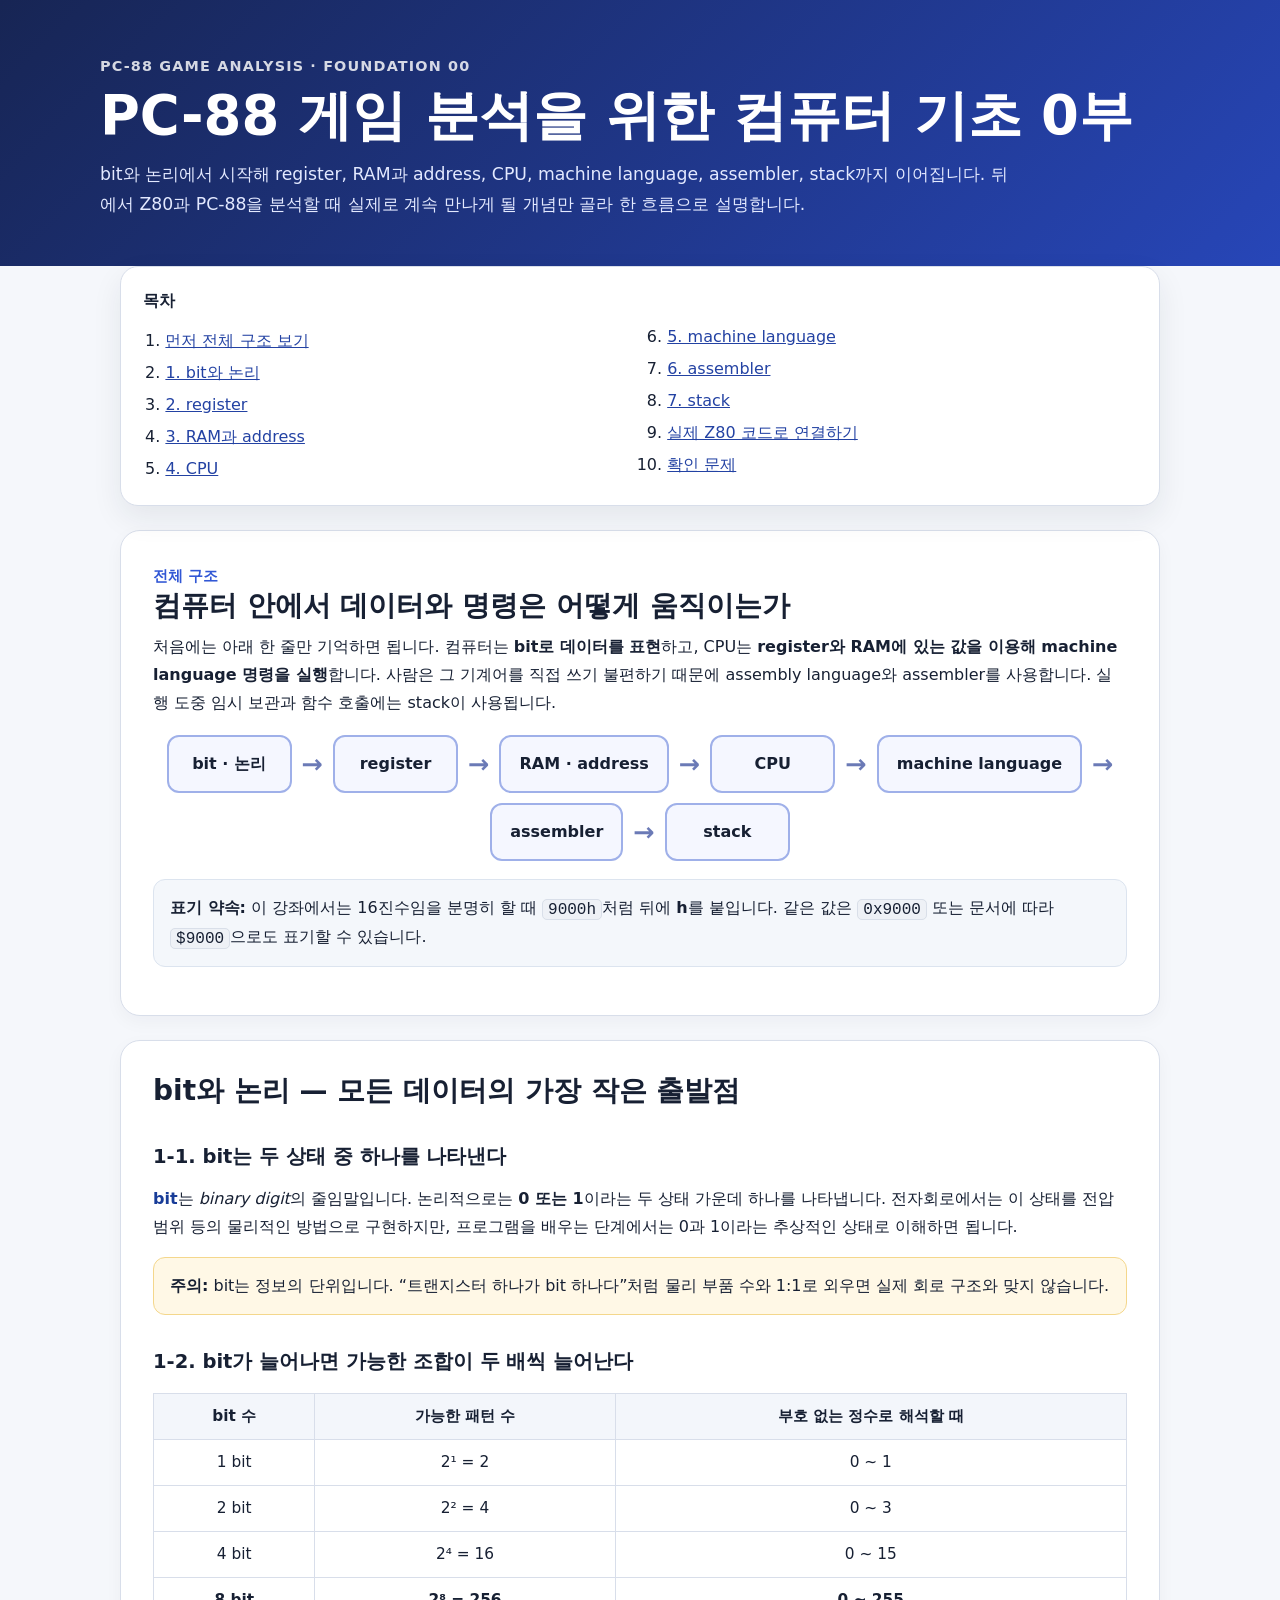
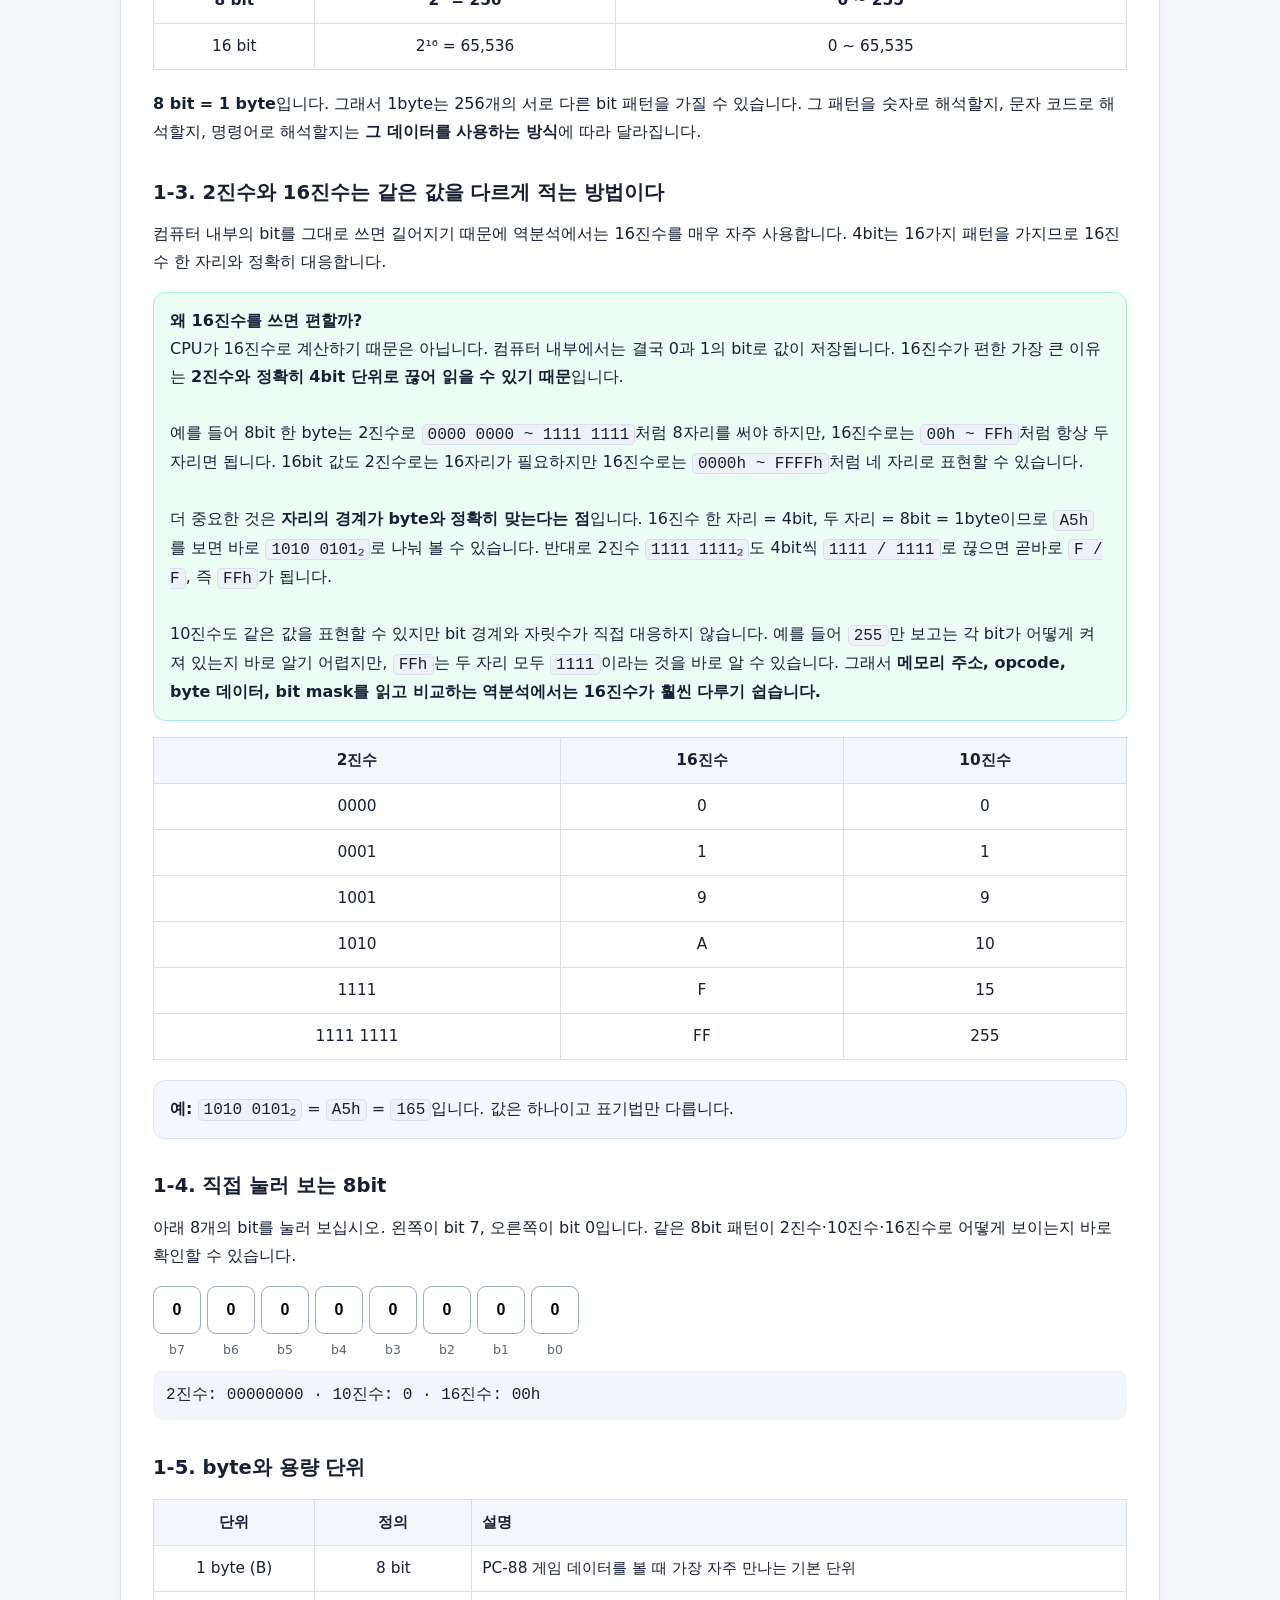
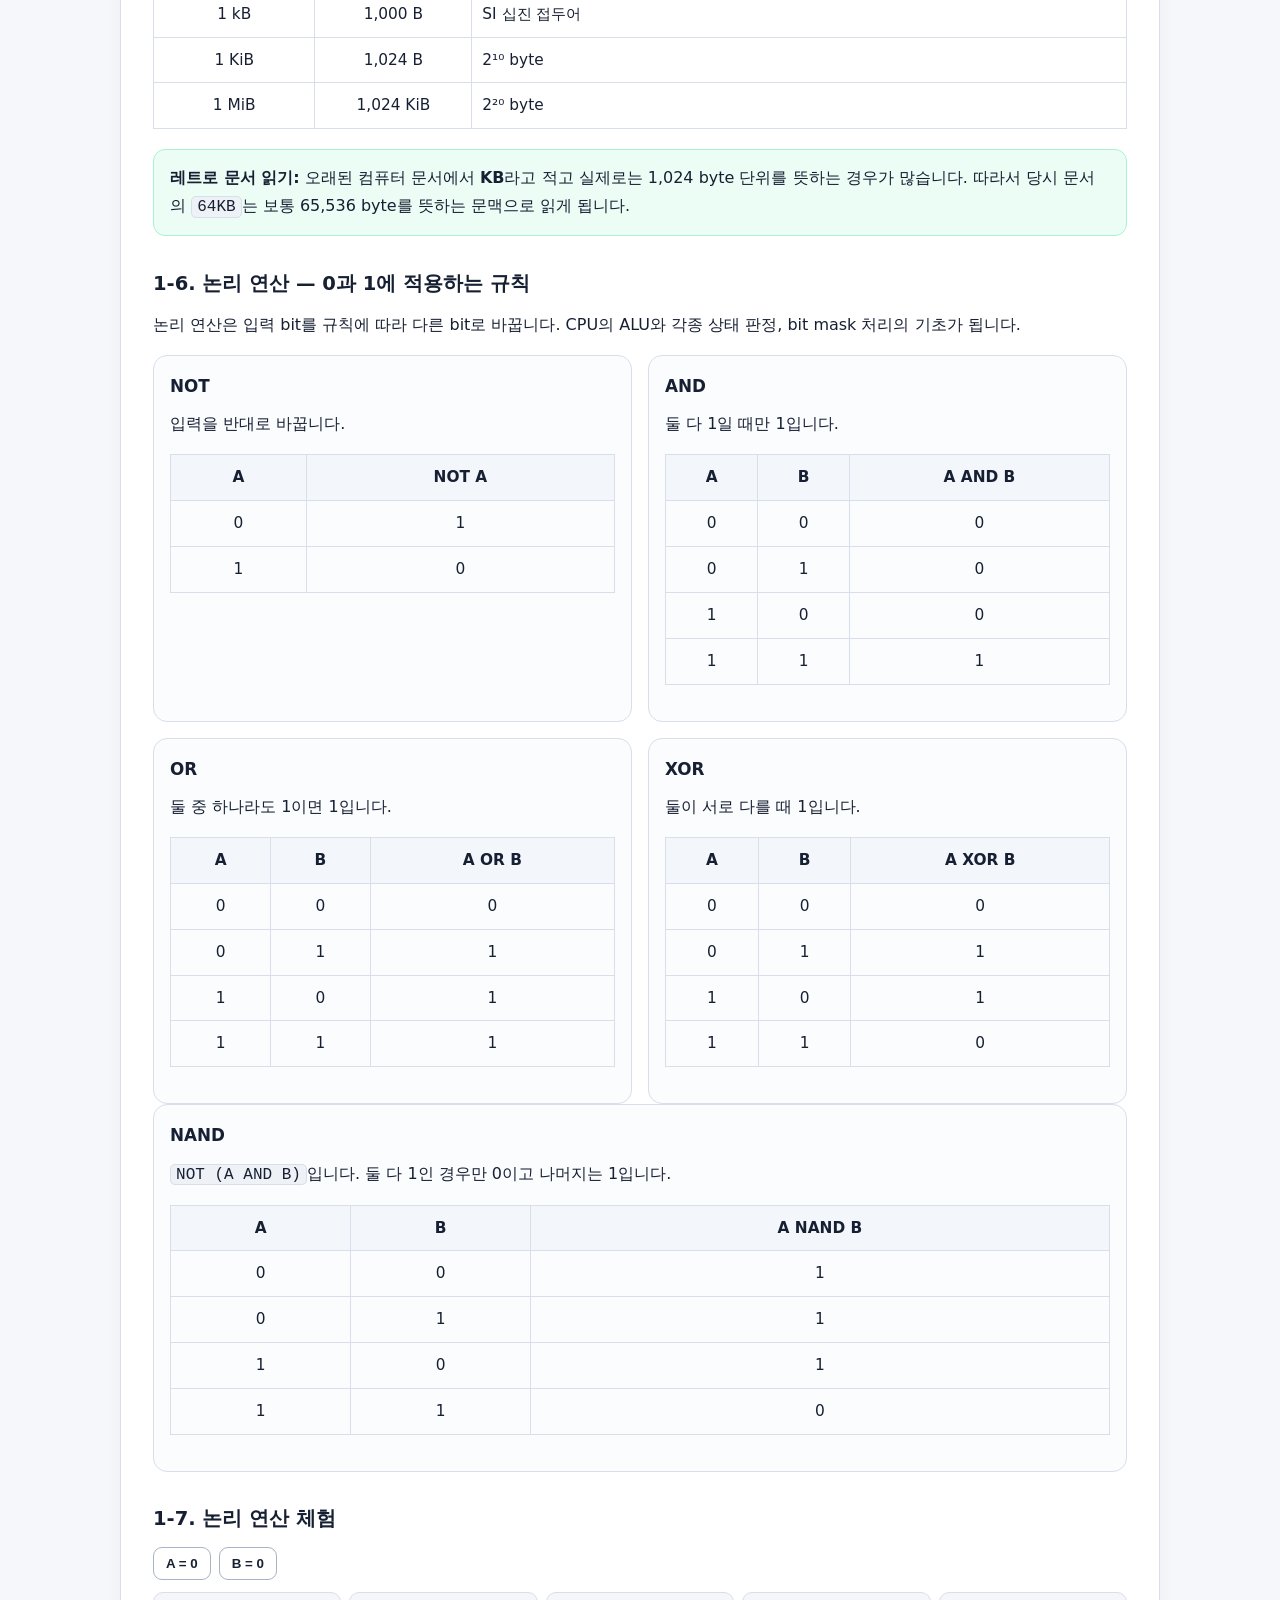
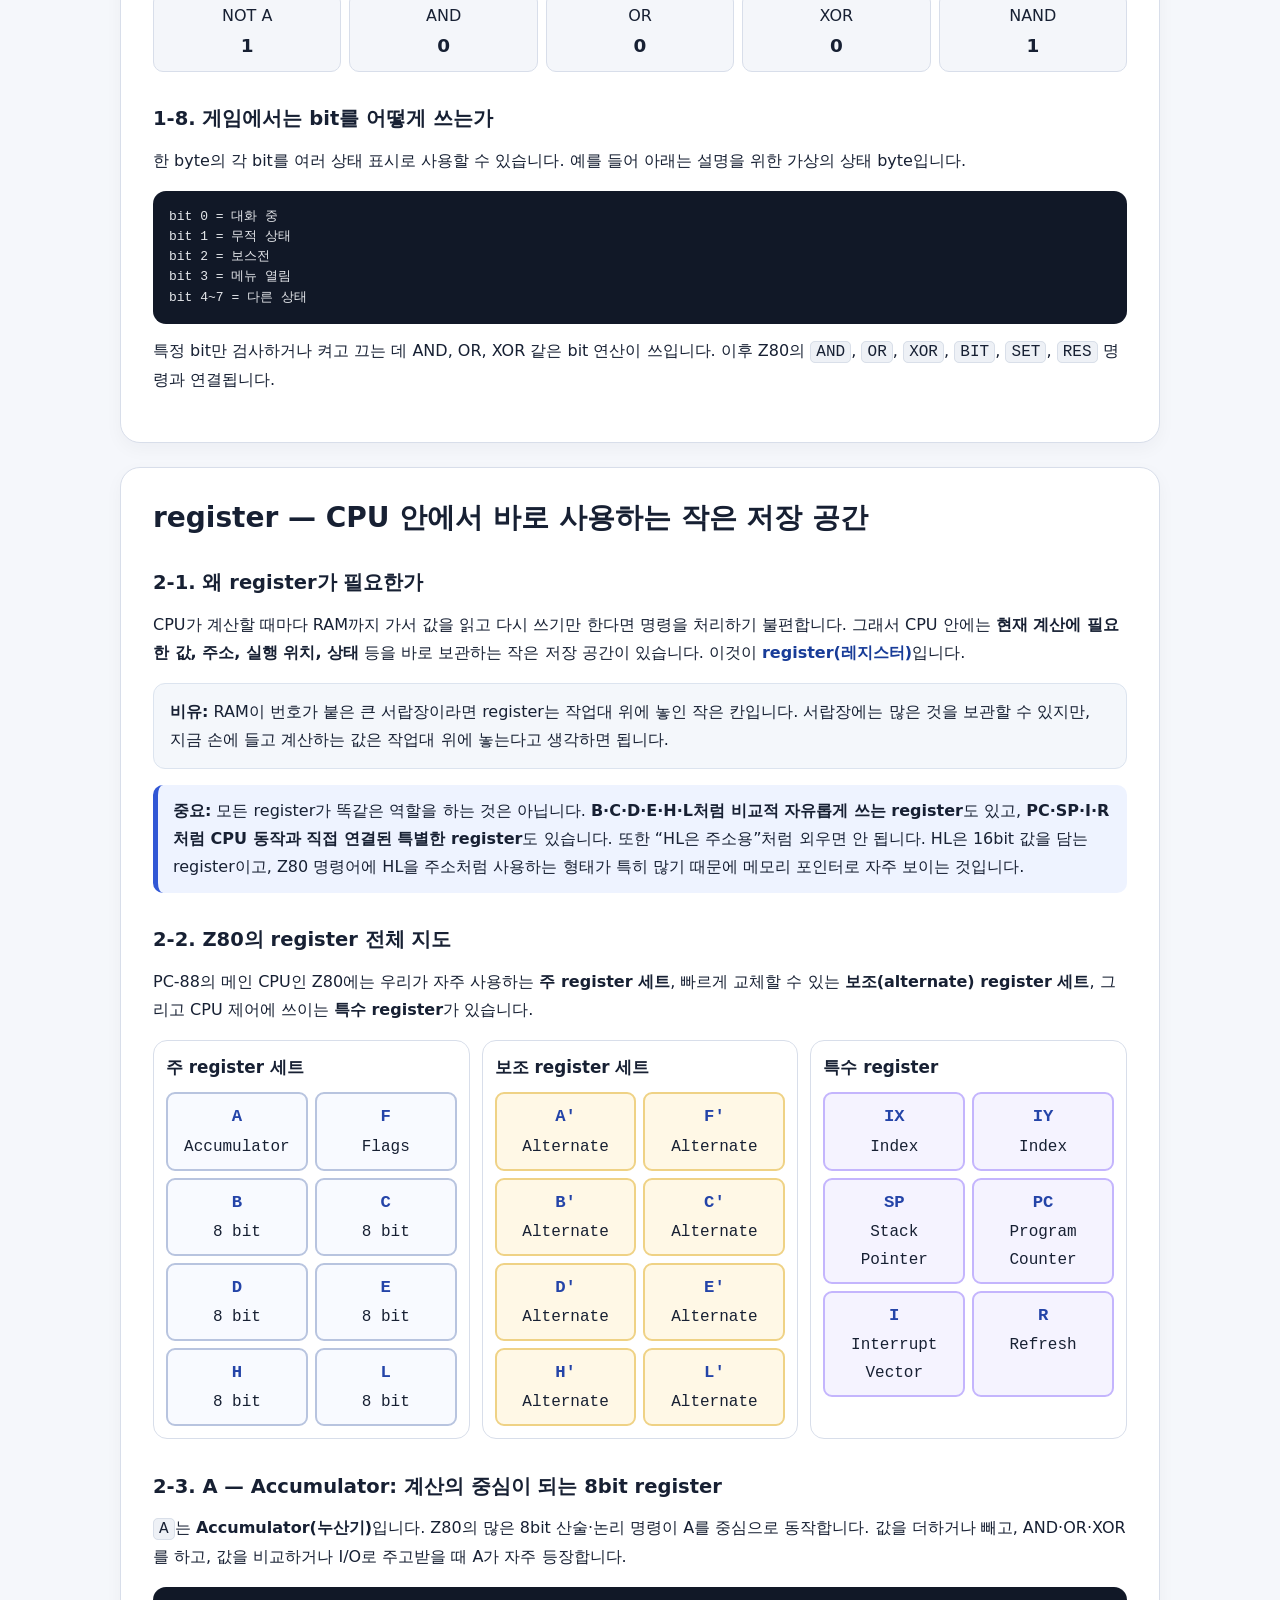
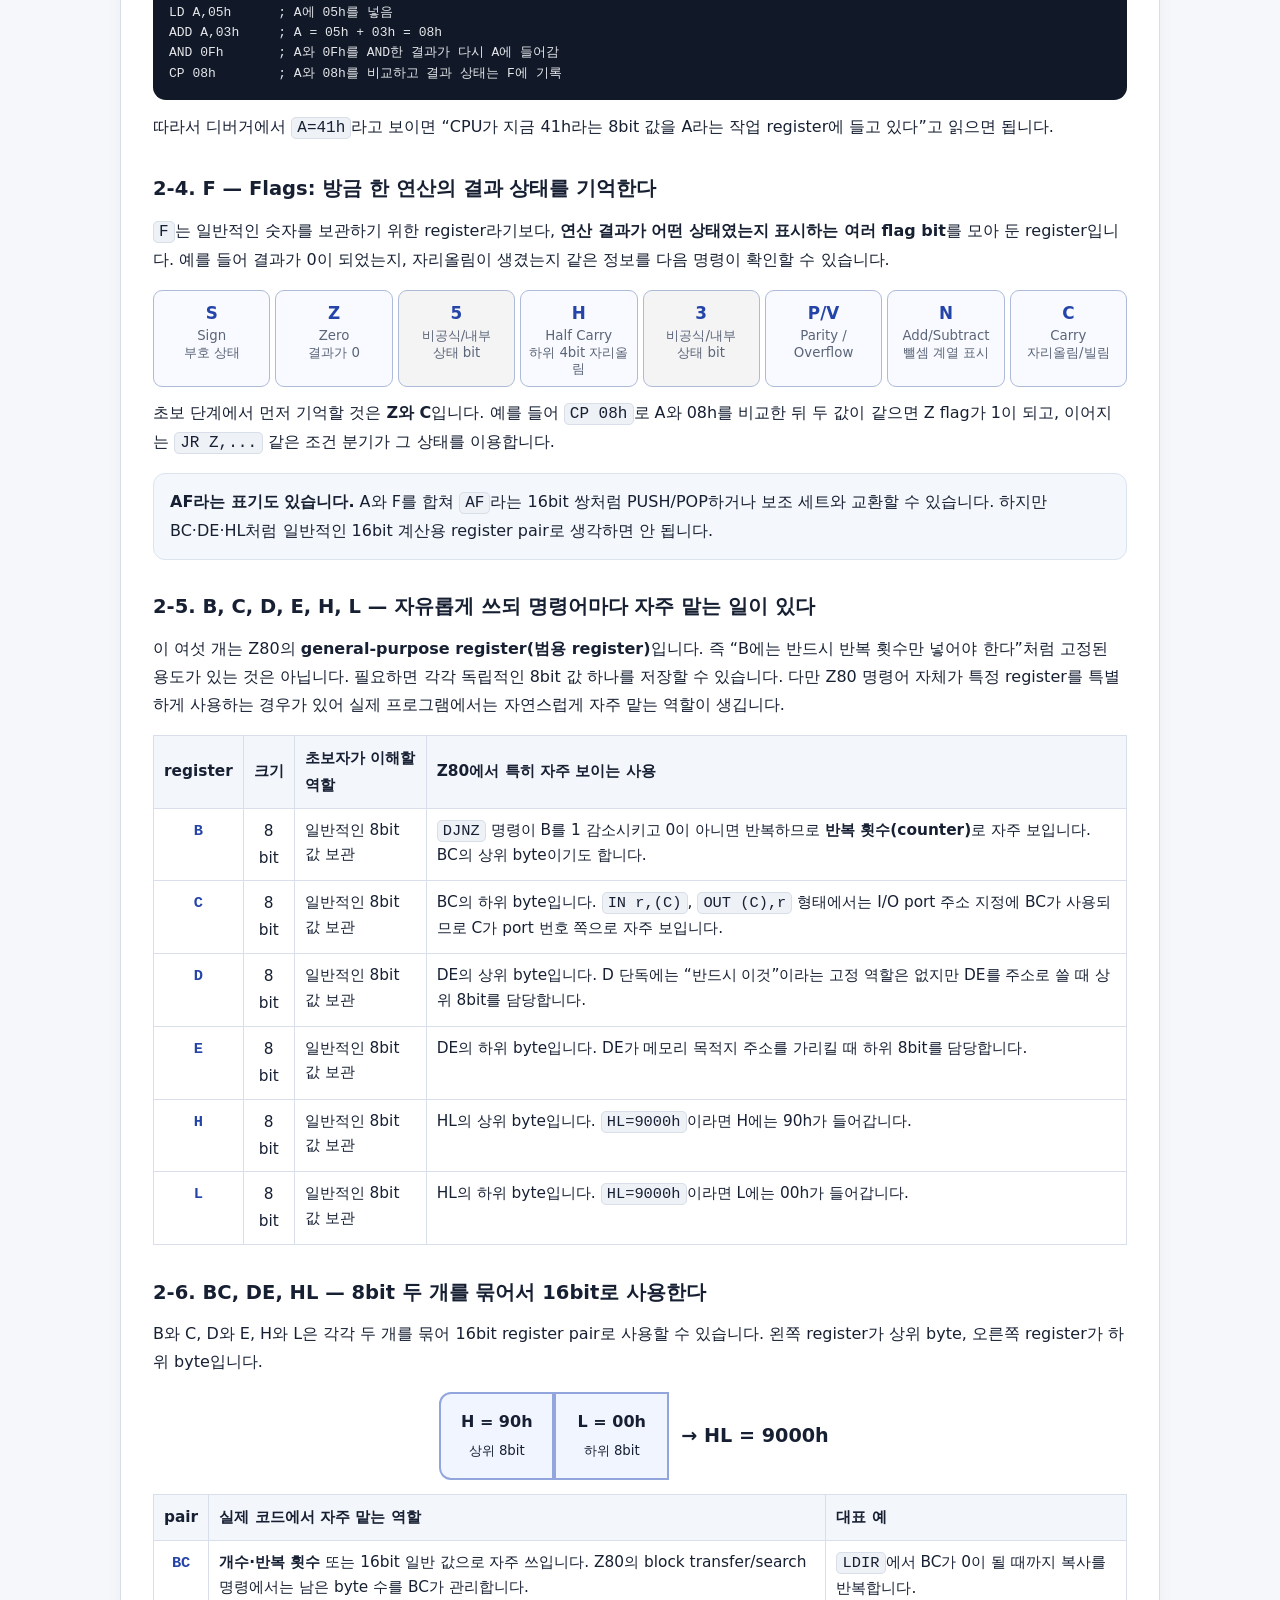
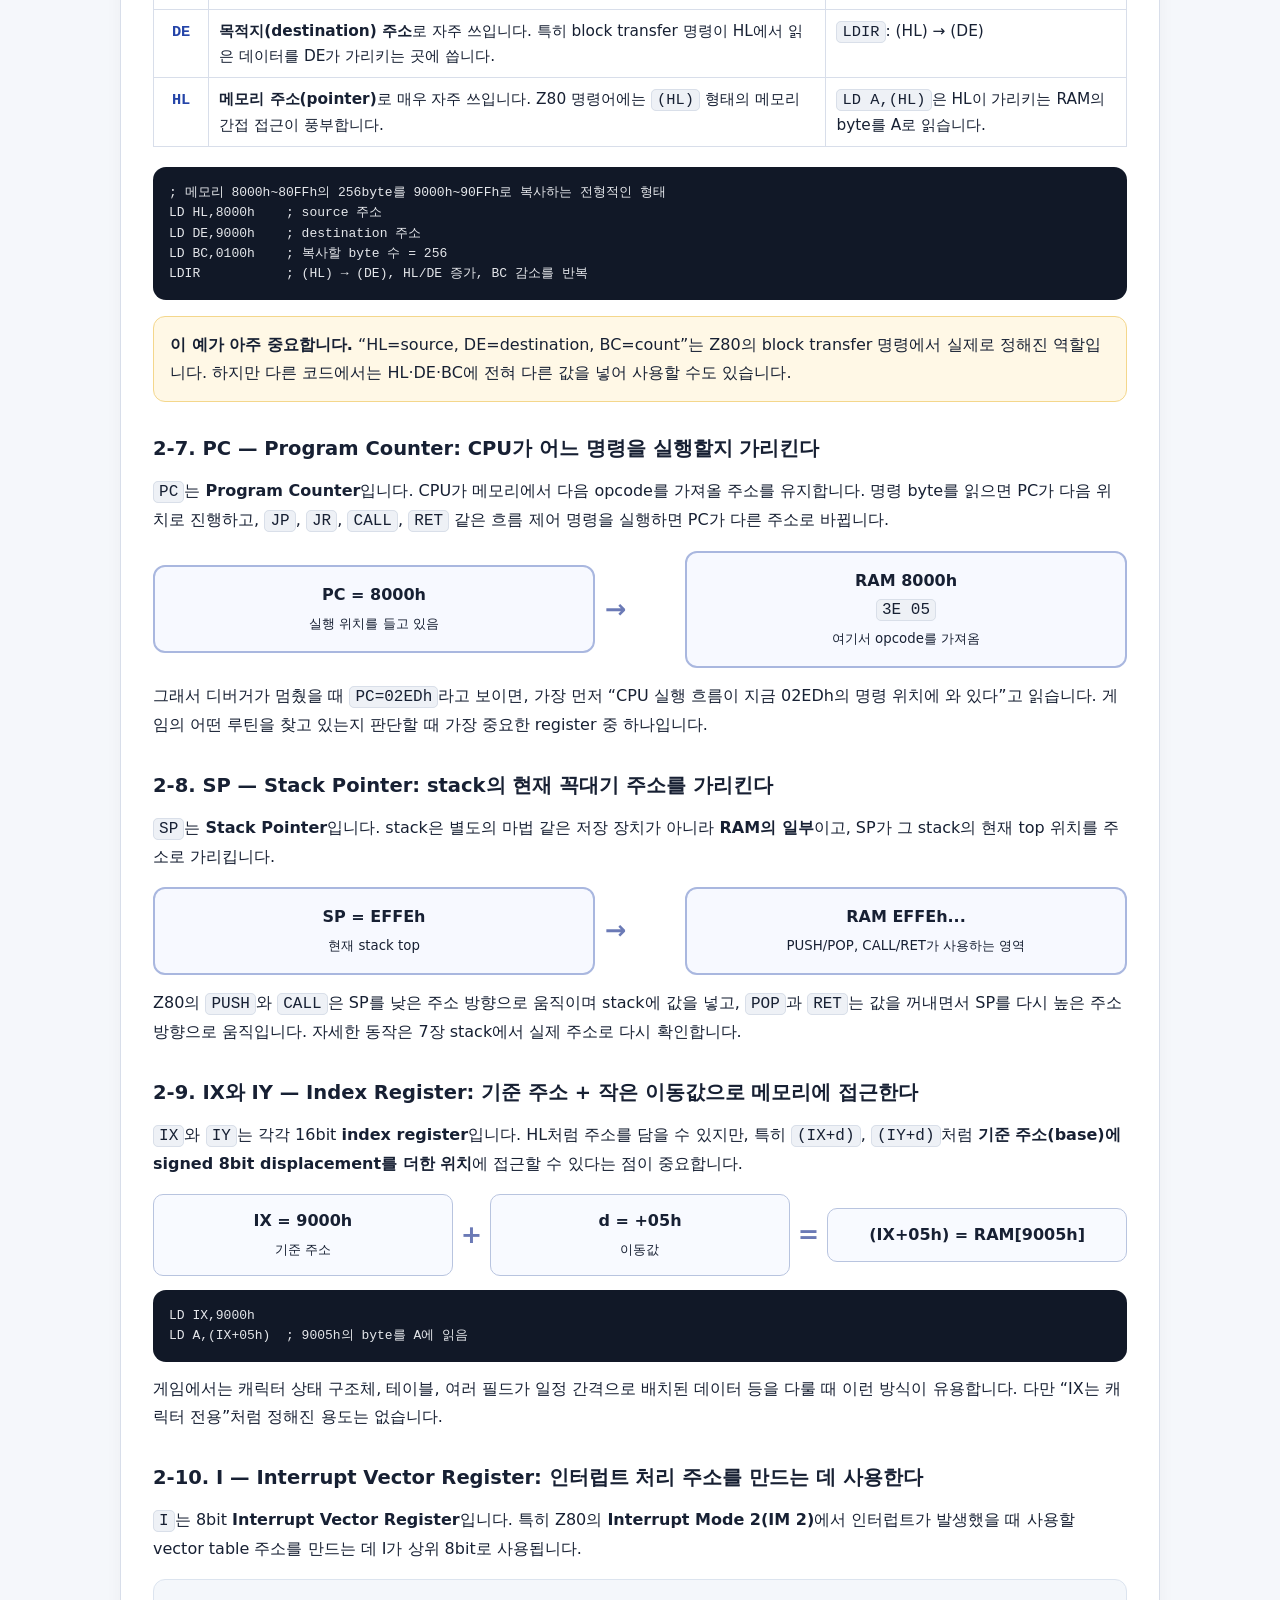
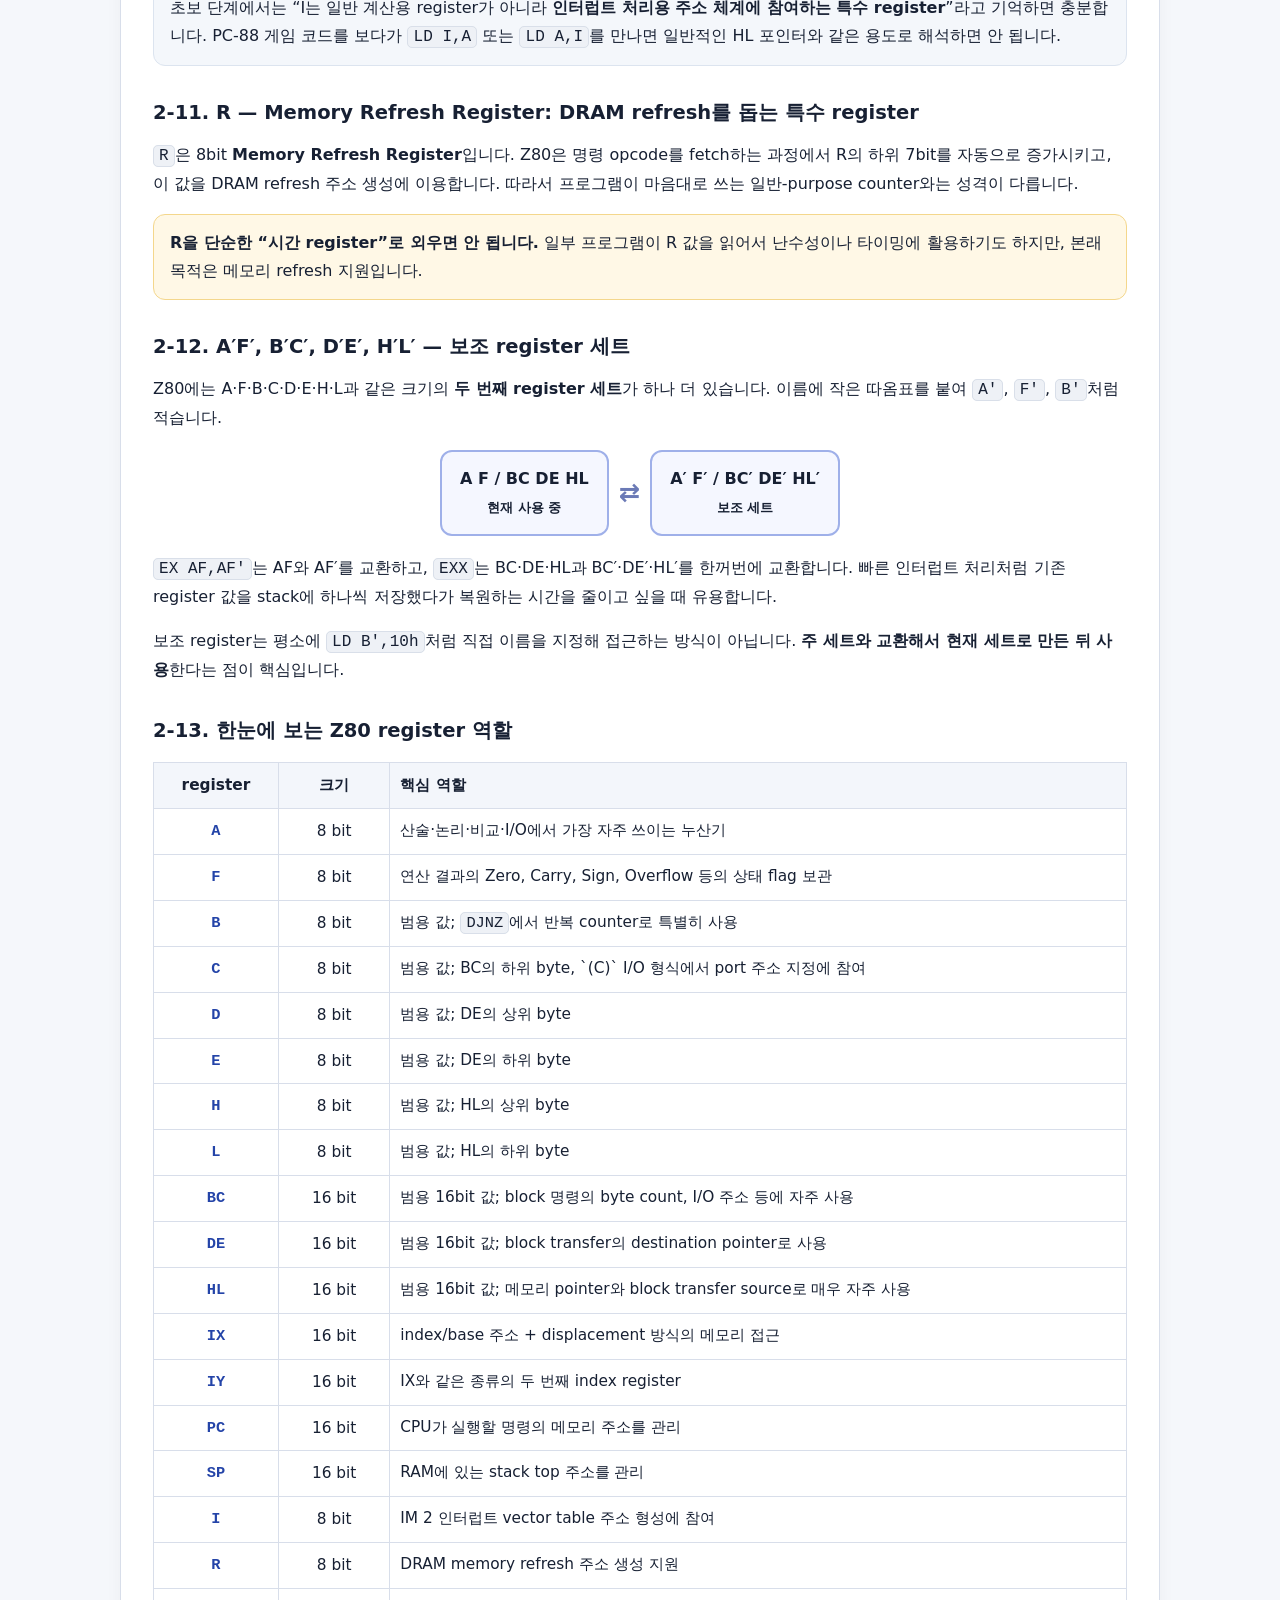
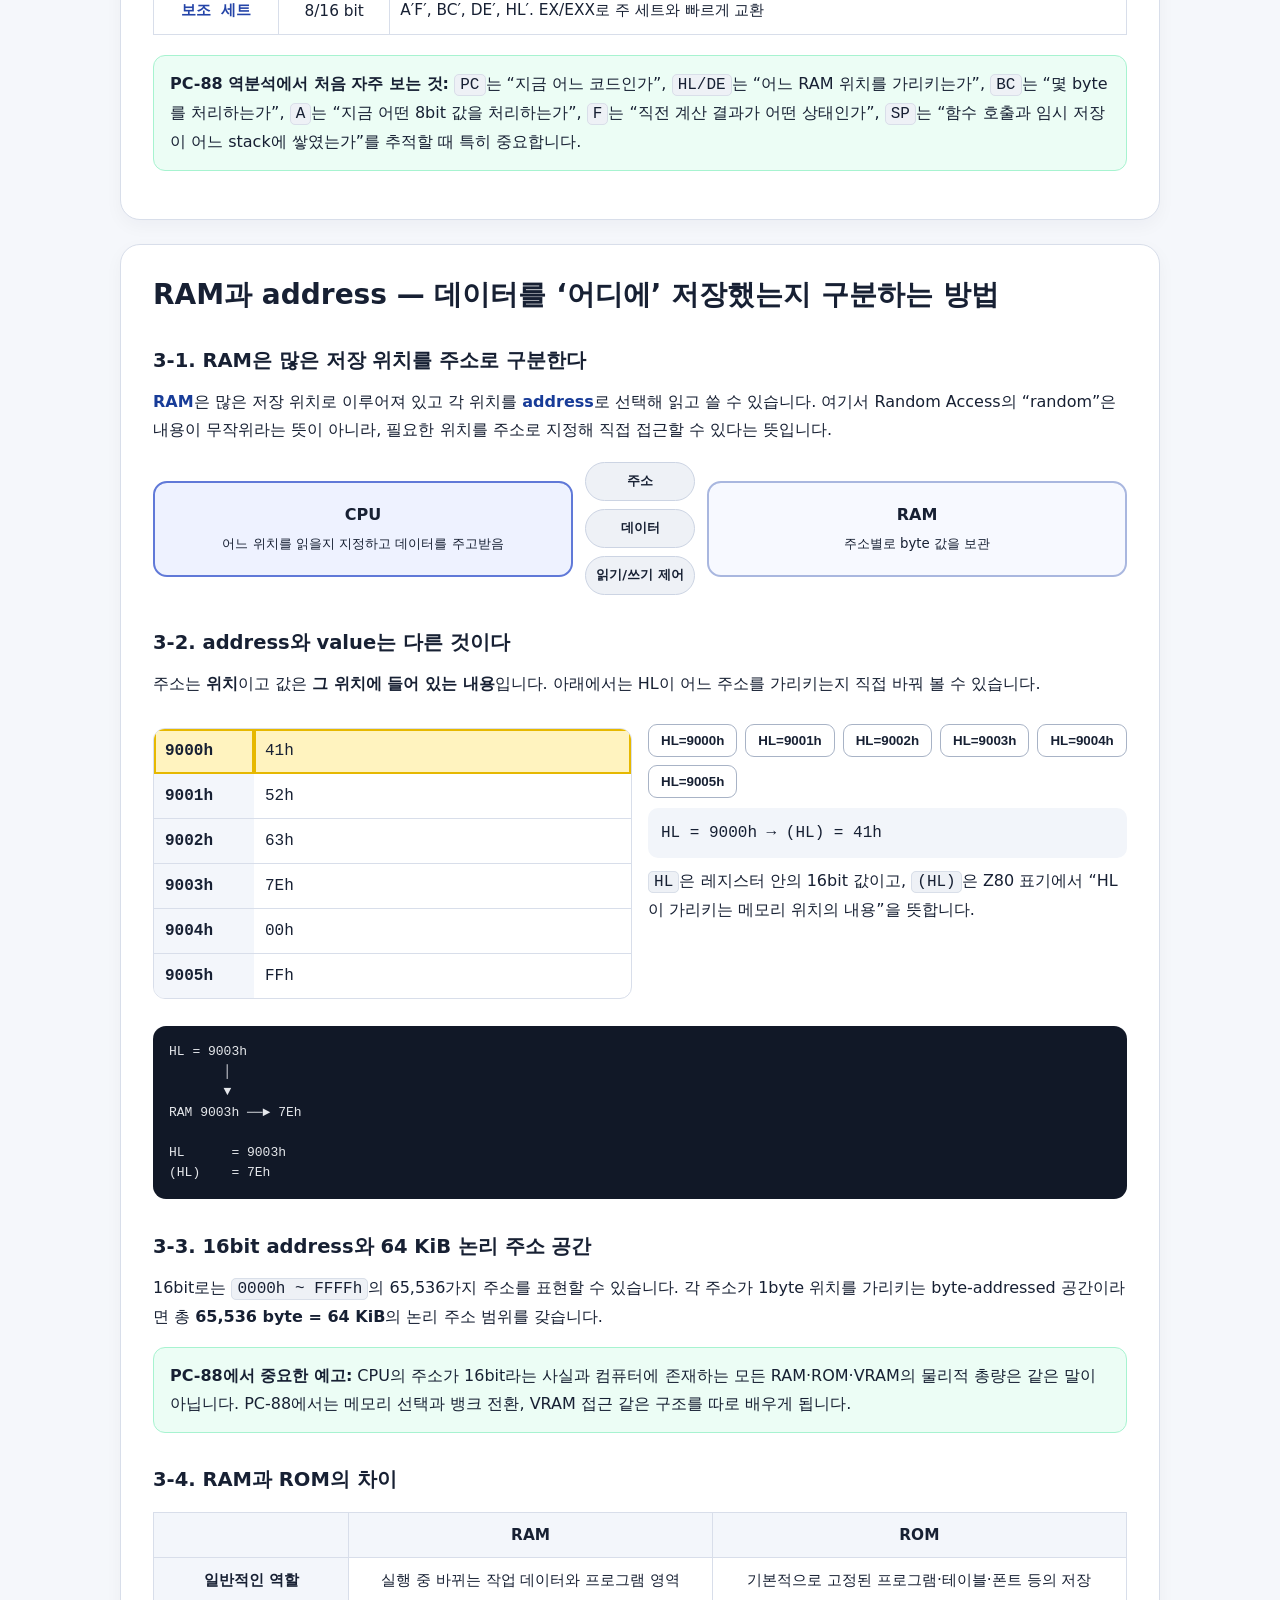
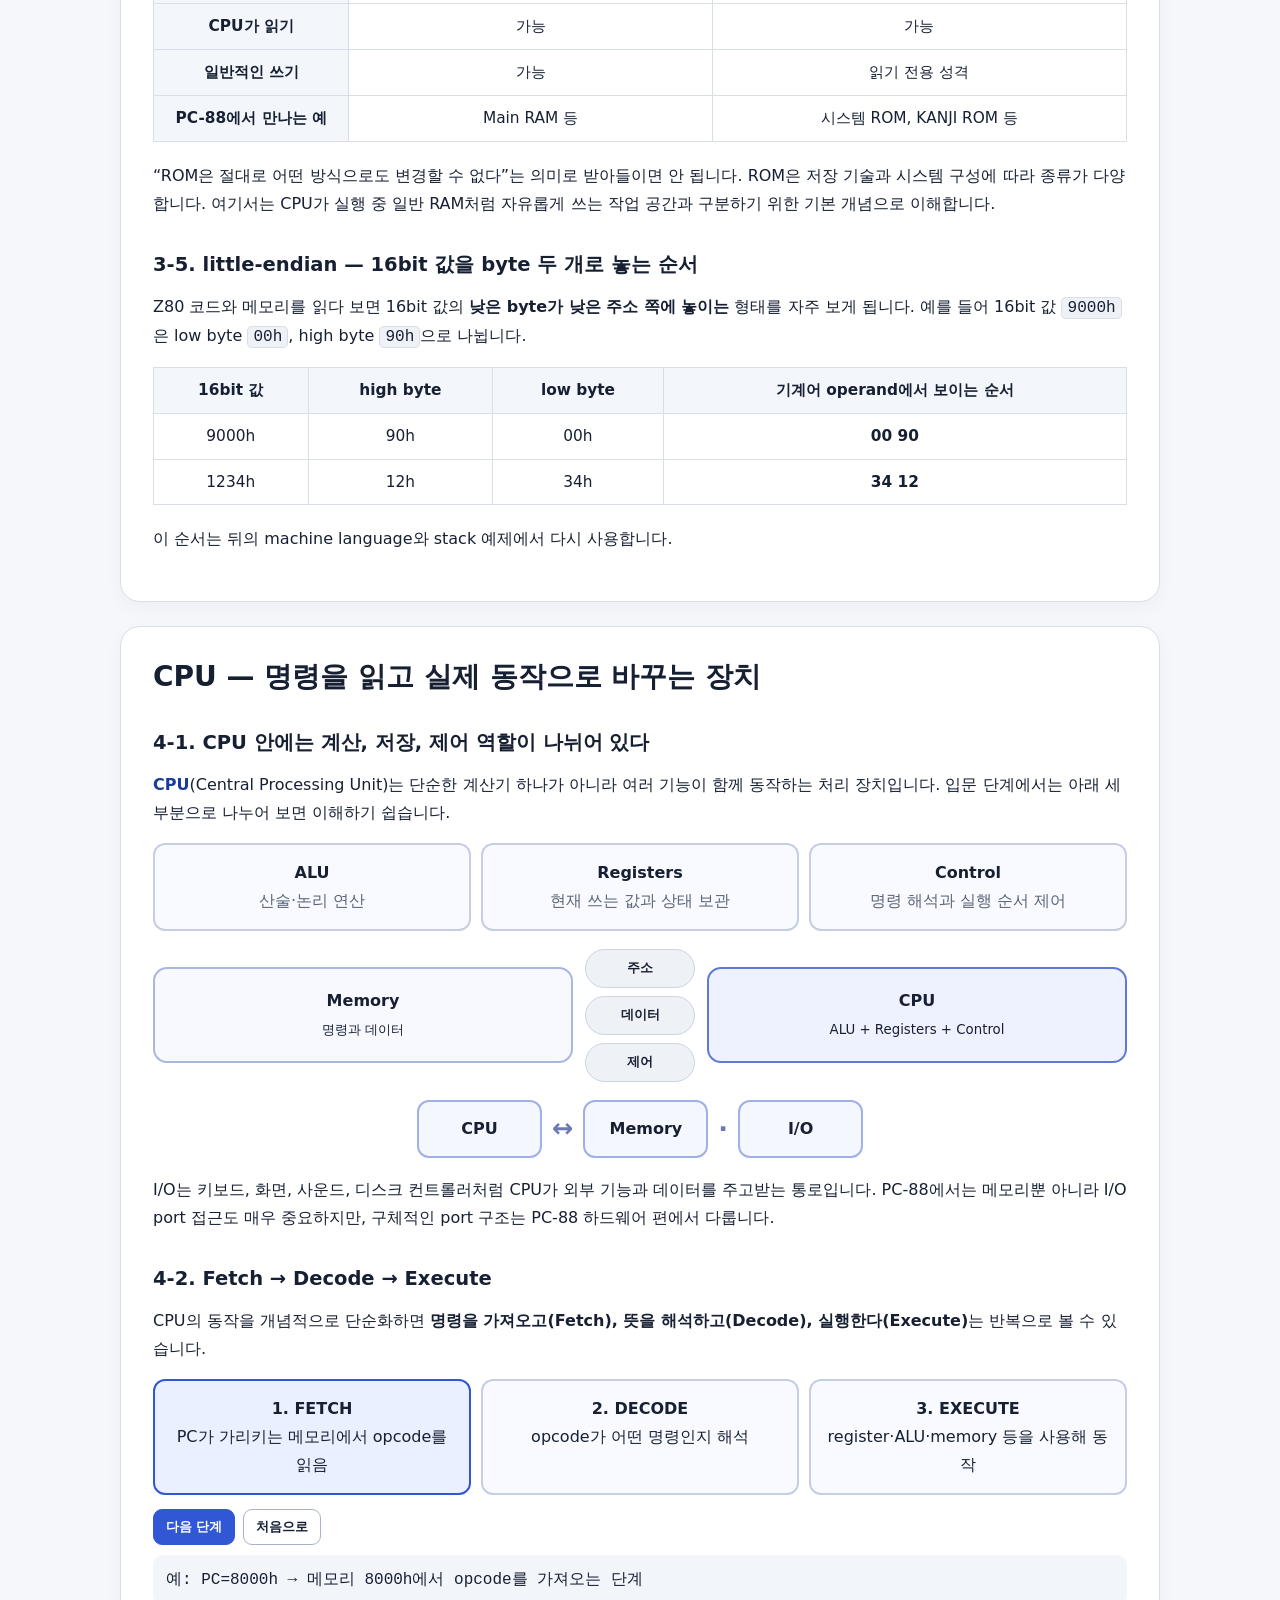
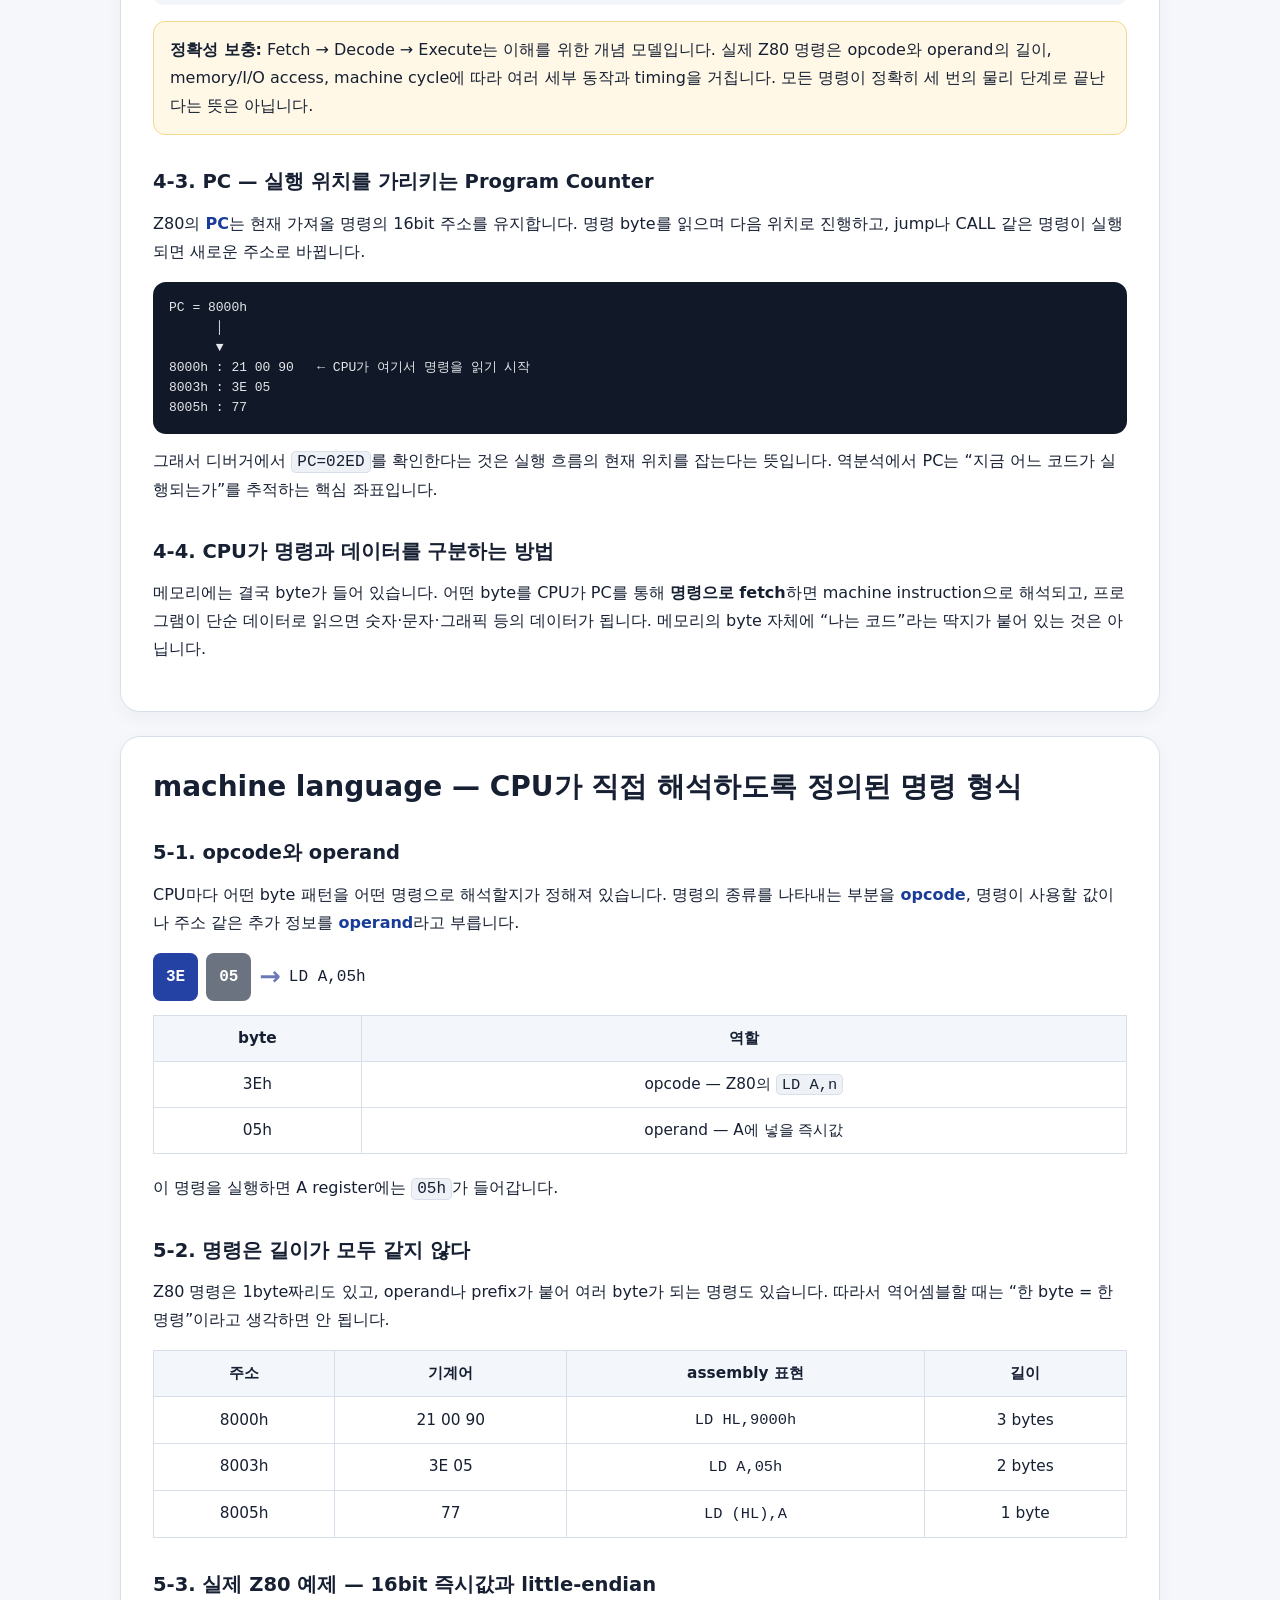
==== course/00.html @ d21018b1 "Add PC-88 analysis course 0" ====
<!doctype html>
<html lang="ko">
<head>
<meta charset="utf-8">
<meta name="viewport" content="width=device-width, initial-scale=1">
<title>PC-88 게임 분석을 위한 컴퓨터 기초 0부 — bit에서 stack까지</title>
<style>
:root{
  --bg:#f5f7fb;--paper:#fff;--ink:#172033;--muted:#5b6578;--line:#d8deea;
  --accent:#3157d5;--accent2:#2342a3;--soft:#eef3ff;--ok:#13795b;--warn:#9a6700;
  --code:#111827;--codeink:#e5e7eb;--shadow:0 12px 30px rgba(23,32,51,.08)
}
*{box-sizing:border-box}
html{scroll-behavior:smooth}
body{margin:0;background:var(--bg);color:var(--ink);font-family:system-ui,-apple-system,"Segoe UI","Noto Sans KR","Malgun Gothic",sans-serif;line-height:1.75}
a{color:var(--accent2)}
header{background:linear-gradient(135deg,#172554,#2746b8);color:#fff;padding:54px 20px 46px}
.header-inner{max-width:1080px;margin:auto}.eyebrow{font-size:.9rem;letter-spacing:.08em;font-weight:800;opacity:.82}
h1{font-size:clamp(2rem,5vw,3.4rem);line-height:1.13;margin:.35rem 0 .8rem}.lead{max-width:920px;font-size:1.08rem;color:#e3e9ff;margin:0}
.wrap{max-width:1080px;margin:0 auto;padding:24px 20px 80px}
nav.toc{background:var(--paper);border:1px solid var(--line);box-shadow:var(--shadow);border-radius:18px;padding:20px 22px;margin-top:-24px;position:relative}
nav.toc strong{display:block;margin-bottom:8px}nav.toc ol{margin:0;padding-left:1.4rem;columns:2;column-gap:2rem}nav.toc li{break-inside:avoid;margin:.25rem 0}
section{background:var(--paper);border:1px solid var(--line);border-radius:20px;padding:32px;margin-top:24px;box-shadow:0 6px 18px rgba(23,32,51,.04)}
h2{font-size:1.75rem;margin:0 0 8px;line-height:1.3}h3{font-size:1.22rem;margin:1.9rem 0 .65rem}h4{font-size:1.05rem;margin:1.3rem 0 .4rem}p{margin:.55rem 0 1rem}
.kicker{font-weight:800;color:var(--accent);font-size:.92rem}.term{font-weight:800;color:#183c98}.muted{color:var(--muted)}
.note,.warning,.pc88-note{padding:14px 16px;border-radius:12px;margin:16px 0}.note{background:#f4f7fb;border:1px solid #dce4ef}.warning{background:#fff8e6;border:1px solid #f4d78c}.pc88-note{background:#ecfdf5;border:1px solid #a7f3d0}
code,kbd{font-family:ui-monospace,SFMono-Regular,Consolas,"Liberation Mono",monospace}.inline-code{background:#eef1f6;border:1px solid #d9dfe9;border-radius:5px;padding:.06rem .32rem;font-family:ui-monospace,SFMono-Regular,Consolas,monospace}
pre{background:var(--code);color:var(--codeink);padding:16px;border-radius:13px;overflow:auto;line-height:1.55}
table{width:100%;border-collapse:collapse;margin:14px 0 20px;font-size:.96rem}th,td{border:1px solid var(--line);padding:9px 10px;text-align:center}th{background:#f3f6fb}td.left,th.left{text-align:left}
.grid2{display:grid;grid-template-columns:repeat(2,minmax(0,1fr));gap:16px}.grid3{display:grid;grid-template-columns:repeat(3,minmax(0,1fr));gap:14px}.card{border:1px solid var(--line);border-radius:14px;padding:16px;background:#fbfcfe}.card h4{margin-top:0}
.flow{display:flex;align-items:center;justify-content:center;gap:10px;flex-wrap:wrap;margin:18px 0}.flow .box{border:2px solid #9fb0e9;background:#f5f7ff;border-radius:12px;padding:13px 18px;text-align:center;min-width:125px;font-weight:800}.arrow{font-size:1.6rem;color:#6b7ab6;font-weight:900}
.bits{display:flex;gap:6px;flex-wrap:wrap;margin:12px 0}.bitbtn{width:48px;height:48px;border:1px solid #9eabc3;border-radius:9px;background:#fff;font-weight:900;font-size:1rem;cursor:pointer}.bitbtn.on{background:#294bc5;color:#fff;border-color:#294bc5}.bitlabels{display:flex;gap:6px;flex-wrap:wrap;margin-top:-7px}.bitlabels span{width:48px;text-align:center;font-size:.78rem;color:var(--muted)}
.readout{font-family:ui-monospace,SFMono-Regular,Consolas,monospace;background:#f2f5fa;border-radius:10px;padding:11px 13px;margin-top:10px}.controls{display:flex;gap:8px;flex-wrap:wrap;margin:10px 0}.btn{border:1px solid #a8b3c6;background:#fff;color:var(--ink);padding:8px 12px;border-radius:9px;font-weight:700;cursor:pointer}.btn.primary{background:#3157d5;color:#fff;border-color:#3157d5}.btn:disabled{opacity:.5;cursor:not-allowed}
.logic-result{display:grid;grid-template-columns:repeat(5,minmax(0,1fr));gap:8px;margin-top:12px}.logic-result div{background:#f4f6fa;border:1px solid var(--line);border-radius:10px;text-align:center;padding:9px}.logic-result strong{display:block;font-size:1.15rem}
.regbank{display:grid;grid-template-columns:repeat(4,1fr);gap:8px;margin:12px 0}.reg{border:2px solid #b5c0da;border-radius:10px;padding:10px;text-align:center;background:#f8faff}.reg b{display:block;color:#2444a8;font-size:1.1rem}.reg.pair{grid-column:span 2;background:#eef3ff}.reg.special{background:#f5f3ff;border-color:#c4b5fd}
.reg-group{border:1px solid var(--line);border-radius:16px;padding:16px;background:#fbfcfe;margin:14px 0}.reg-group-title{font-weight:900;margin-bottom:8px;color:#263a78}.reg-map{display:grid;grid-template-columns:1fr 1fr 1fr;gap:12px;margin:14px 0}.reg-map-col{border:1px solid var(--line);border-radius:14px;padding:12px;background:#fff}.reg-map-col h4{margin:0 0 10px}.reg-mini-grid{display:grid;grid-template-columns:repeat(2,1fr);gap:7px}.reg-chip{border:2px solid #b8c4df;border-radius:9px;padding:8px;text-align:center;background:#f8faff;font-family:ui-monospace,SFMono-Regular,Consolas,monospace}.reg-chip b{display:block;color:#2444a8;font-size:1.08rem}.reg-chip.alt{background:#fff8e6;border-color:#efd285}.reg-chip.spec{background:#f5f3ff;border-color:#c4b5fd}.pair-diagram{display:flex;align-items:stretch;justify-content:center;gap:0;margin:12px 0;flex-wrap:wrap}.pair-half{min-width:115px;padding:14px;text-align:center;border:2px solid #92a5dd;background:#f1f5ff}.pair-half:first-child{border-radius:12px 0 0 12px}.pair-half:last-of-type{border-radius:0 12px 12px 0;border-left:0}.pair-eq{align-self:center;padding:0 12px;font-weight:900;font-size:1.2rem}.flag-row{display:grid;grid-template-columns:repeat(8,1fr);gap:5px;margin:12px 0}.flag-bit{border:1px solid #aebbd8;border-radius:9px;padding:8px 4px;text-align:center;background:#f8faff;min-height:78px}.flag-bit b{display:block;color:#2444a8;font-size:1.05rem}.flag-bit small{display:block;color:var(--muted);line-height:1.25}.flag-bit.undoc{background:#f4f4f5;color:#6b7280}.pointer-demo{display:grid;grid-template-columns:1fr 70px 1fr;gap:10px;align-items:center;margin:14px 0}.pointer-demo .pbox{border:2px solid #a9b7df;border-radius:12px;padding:14px;text-align:center;background:#f7f9ff}.index-demo{display:grid;grid-template-columns:1fr auto 1fr auto 1fr;gap:8px;align-items:center;margin:14px 0}.index-demo .ibox{border:1px solid #b8c4df;border-radius:10px;padding:12px;text-align:center;background:#f8faff}.role-table td:nth-child(1){font-family:ui-monospace,SFMono-Regular,Consolas,monospace;font-weight:900;color:#2444a8}.role-table td{vertical-align:top}.role-table td.left{line-height:1.6}.reg-caution{border-left:5px solid #3157d5;padding:12px 15px;background:#eef3ff;border-radius:10px;margin:14px 0}
.memory{display:grid;grid-template-columns:100px 1fr;max-width:560px;border:1px solid var(--line);border-radius:12px;overflow:hidden;margin:14px 0}.memory div{padding:8px 11px;border-bottom:1px solid var(--line)}.memory div:nth-last-child(-n+2){border-bottom:0}.addr{font-family:ui-monospace,SFMono-Regular,Consolas,monospace;background:#f3f6fb;font-weight:800}.val{font-family:ui-monospace,SFMono-Regular,Consolas,monospace}.sel{background:#fff3bf!important;outline:2px solid #e6b800;outline-offset:-2px}
.bus{display:grid;grid-template-columns:1fr 110px 1fr;gap:12px;align-items:center;margin:18px 0}.bus .unit{border:2px solid #a9b7df;background:#f7f9ff;border-radius:14px;padding:18px;text-align:center}.bus .unit.cpu{border-color:#6079d8;background:#eef2ff}.bus-lines{display:grid;gap:8px}.bus-line{border-radius:999px;padding:7px 6px;text-align:center;font-size:.82rem;font-weight:800;background:#eef1f6;border:1px solid #ccd4e3}
.cpu-inside{display:grid;grid-template-columns:repeat(3,1fr);gap:10px;margin:14px 0}.cpu-part{border:2px solid #c5cee2;border-radius:12px;padding:14px;text-align:center;background:#f8faff}.cpu-cycle{display:grid;grid-template-columns:repeat(3,1fr);gap:10px;margin:14px 0}.stage{border:2px solid #c5cee2;border-radius:12px;padding:14px;text-align:center;background:#f8faff}.stage.active{border-color:#3157d5;background:#eaf0ff}.stage.done{border-color:#34a37c;background:#ecfdf5}
.byte-row{display:flex;gap:8px;flex-wrap:wrap;align-items:center;margin:14px 0}.byte{background:#111827;color:#fff;border-radius:8px;padding:10px 13px;font-family:ui-monospace,SFMono-Regular,Consolas,monospace;font-weight:800}.byte.op{background:#2342a3}.byte.operand{background:#6b7280}
.translate{display:grid;grid-template-columns:1fr 70px 1fr 70px 1fr;gap:8px;align-items:center;margin:18px 0}.translate .box{border:2px solid #a9b7df;background:#f7f9ff;border-radius:12px;padding:14px;text-align:center;font-weight:800}.translate .tool{background:#eef3ff;border-color:#8197de}
.stack-wrap{display:grid;grid-template-columns:minmax(260px,.8fr) minmax(280px,1.2fr);gap:18px;align-items:start}.stack{display:flex;flex-direction:column-reverse;gap:5px;min-height:260px;border:2px solid #aeb9d0;border-top:0;padding:8px 12px 12px;background:#f8faff;border-radius:0 0 12px 12px}.stack-item{padding:9px;border:1px solid #8aa0de;background:#eaf0ff;border-radius:8px;text-align:center;font-family:ui-monospace,SFMono-Regular,Consolas,monospace;font-weight:800}.sp-label{text-align:center;font-weight:800;margin:.2rem 0 .5rem}
.stack-memory{max-width:620px;margin:16px auto;border:1px solid var(--line);border-radius:12px;overflow:hidden}.stack-row{display:grid;grid-template-columns:110px 1fr 150px}.stack-row>div{padding:9px 12px;border-bottom:1px solid var(--line)}.stack-row:last-child>div{border-bottom:0}.stack-row .a{background:#f3f6fb;font-family:ui-monospace,SFMono-Regular,Consolas,monospace;font-weight:800}.stack-row .v{font-family:ui-monospace,SFMono-Regular,Consolas,monospace}.stack-row.hot{background:#fff8e6}
.quiz details{border:1px solid var(--line);border-radius:10px;padding:10px 13px;margin:9px 0;background:#fbfcfe}.quiz summary{cursor:pointer;font-weight:800}.answer{margin-top:8px;color:#334155}
footer{max-width:1080px;margin:0 auto 60px;padding:0 20px;color:var(--muted);font-size:.9rem}
@media(max-width:760px){nav.toc ol{columns:1}.grid2,.grid3,.bus,.stack-wrap,.translate,.reg-map,.pointer-demo,.index-demo{grid-template-columns:1fr}.logic-result{grid-template-columns:repeat(2,1fr)}.regbank{grid-template-columns:repeat(2,1fr)}.flag-row{grid-template-columns:repeat(4,1fr)}.index-demo .arrow,.pointer-demo .arrow{transform:rotate(90deg)}.reg.pair{grid-column:span 2}.cpu-cycle,.cpu-inside{grid-template-columns:1fr}.translate .arrow{transform:rotate(90deg)}section{padding:23px 18px}.memory{grid-template-columns:90px 1fr}.stack-row{grid-template-columns:90px 1fr}.stack-row .desc{display:none}}
@media print{body{background:#fff}header{background:#fff;color:#000;padding:20px 0}.lead{color:#333}.wrap{padding:0}.toc,section{box-shadow:none;break-inside:avoid}button{display:none}.no-print{display:none}}
</style>
</head>
<body>
<header>
  <div class="header-inner">
    <div class="eyebrow">PC-88 GAME ANALYSIS · FOUNDATION 00</div>
    <h1>PC-88 게임 분석을 위한 컴퓨터 기초 0부</h1>
    <p class="lead">bit와 논리에서 시작해 register, RAM과 address, CPU, machine language, assembler, stack까지 이어집니다. 뒤에서 Z80과 PC-88을 분석할 때 실제로 계속 만나게 될 개념만 골라 한 흐름으로 설명합니다.</p>
  </div>
</header>

<main class="wrap">
<nav class="toc" aria-label="목차">
  <strong>목차</strong>
  <ol>
    <li><a href="#map">먼저 전체 구조 보기</a></li>
    <li><a href="#bit">1. bit와 논리</a></li>
    <li><a href="#register">2. register</a></li>
    <li><a href="#ram">3. RAM과 address</a></li>
    <li><a href="#cpu">4. CPU</a></li>
    <li><a href="#machine">5. machine language</a></li>
    <li><a href="#assembler">6. assembler</a></li>
    <li><a href="#stack">7. stack</a></li>
    <li><a href="#connect">실제 Z80 코드로 연결하기</a></li>
    <li><a href="#quiz">확인 문제</a></li>
  </ol>
</nav>

<section id="map">
  <div class="kicker">전체 구조</div>
  <h2>컴퓨터 안에서 데이터와 명령은 어떻게 움직이는가</h2>
  <p>처음에는 아래 한 줄만 기억하면 됩니다. 컴퓨터는 <b>bit로 데이터를 표현</b>하고, CPU는 <b>register와 RAM에 있는 값을 이용해 machine language 명령을 실행</b>합니다. 사람은 그 기계어를 직접 쓰기 불편하기 때문에 assembly language와 assembler를 사용합니다. 실행 도중 임시 보관과 함수 호출에는 stack이 사용됩니다.</p>
  <div class="flow" aria-label="개념 흐름">
    <div class="box">bit · 논리</div><div class="arrow">→</div>
    <div class="box">register</div><div class="arrow">→</div>
    <div class="box">RAM · address</div><div class="arrow">→</div>
    <div class="box">CPU</div><div class="arrow">→</div>
    <div class="box">machine language</div><div class="arrow">→</div>
    <div class="box">assembler</div><div class="arrow">→</div>
    <div class="box">stack</div>
  </div>
  <div class="note"><b>표기 약속:</b> 이 강좌에서는 16진수임을 분명히 할 때 <span class="inline-code">9000h</span>처럼 뒤에 <b>h</b>를 붙입니다. 같은 값은 <span class="inline-code">0x9000</span> 또는 문서에 따라 <span class="inline-code">$9000</span>으로도 표기할 수 있습니다.</div>
</section>

<section id="bit">
<h2>bit와 논리 — 모든 데이터의 가장 작은 출발점</h2>

  <h3>1-1. bit는 두 상태 중 하나를 나타낸다</h3>
  <p><span class="term">bit</span>는 <i>binary digit</i>의 줄임말입니다. 논리적으로는 <b>0 또는 1</b>이라는 두 상태 가운데 하나를 나타냅니다. 전자회로에서는 이 상태를 전압 범위 등의 물리적인 방법으로 구현하지만, 프로그램을 배우는 단계에서는 0과 1이라는 추상적인 상태로 이해하면 됩니다.</p>
  <div class="warning"><b>주의:</b> bit는 정보의 단위입니다. “트랜지스터 하나가 bit 하나다”처럼 물리 부품 수와 1:1로 외우면 실제 회로 구조와 맞지 않습니다.</div>

  <h3>1-2. bit가 늘어나면 가능한 조합이 두 배씩 늘어난다</h3>
  <table>
    <thead><tr><th>bit 수</th><th>가능한 패턴 수</th><th>부호 없는 정수로 해석할 때</th></tr></thead>
    <tbody>
      <tr><td>1 bit</td><td>2¹ = 2</td><td>0 ~ 1</td></tr>
      <tr><td>2 bit</td><td>2² = 4</td><td>0 ~ 3</td></tr>
      <tr><td>4 bit</td><td>2⁴ = 16</td><td>0 ~ 15</td></tr>
      <tr><td><b>8 bit</b></td><td><b>2⁸ = 256</b></td><td><b>0 ~ 255</b></td></tr>
      <tr><td>16 bit</td><td>2¹⁶ = 65,536</td><td>0 ~ 65,535</td></tr>
    </tbody>
  </table>
  <p><b>8 bit = 1 byte</b>입니다. 그래서 1byte는 256개의 서로 다른 bit 패턴을 가질 수 있습니다. 그 패턴을 숫자로 해석할지, 문자 코드로 해석할지, 명령어로 해석할지는 <b>그 데이터를 사용하는 방식</b>에 따라 달라집니다.</p>

  <h3>1-3. 2진수와 16진수는 같은 값을 다르게 적는 방법이다</h3>
  <p>컴퓨터 내부의 bit를 그대로 쓰면 길어지기 때문에 역분석에서는 16진수를 매우 자주 사용합니다. 4bit는 16가지 패턴을 가지므로 16진수 한 자리와 정확히 대응합니다.</p>
  <div class="pc88-note"><b>왜 16진수를 쓰면 편할까?</b><br>
CPU가 16진수로 계산하기 때문은 아닙니다. 컴퓨터 내부에서는 결국 0과 1의 bit로 값이 저장됩니다. 16진수가 편한 가장 큰 이유는 <b>2진수와 정확히 4bit 단위로 끊어 읽을 수 있기 때문</b>입니다.<br><br>
예를 들어 8bit 한 byte는 2진수로 <span class="inline-code">0000 0000 ~ 1111 1111</span>처럼 8자리를 써야 하지만, 16진수로는 <span class="inline-code">00h ~ FFh</span>처럼 항상 두 자리면 됩니다. 16bit 값도 2진수로는 16자리가 필요하지만 16진수로는 <span class="inline-code">0000h ~ FFFFh</span>처럼 네 자리로 표현할 수 있습니다.<br><br>
더 중요한 것은 <b>자리의 경계가 byte와 정확히 맞는다는 점</b>입니다. 16진수 한 자리 = 4bit, 두 자리 = 8bit = 1byte이므로 <span class="inline-code">A5h</span>를 보면 바로 <span class="inline-code">1010 0101₂</span>로 나눠 볼 수 있습니다. 반대로 2진수 <span class="inline-code">1111 1111₂</span>도 4bit씩 <span class="inline-code">1111 / 1111</span>로 끊으면 곧바로 <span class="inline-code">F / F</span>, 즉 <span class="inline-code">FFh</span>가 됩니다.<br><br>
10진수도 같은 값을 표현할 수 있지만 bit 경계와 자릿수가 직접 대응하지 않습니다. 예를 들어 <span class="inline-code">255</span>만 보고는 각 bit가 어떻게 켜져 있는지 바로 알기 어렵지만, <span class="inline-code">FFh</span>는 두 자리 모두 <span class="inline-code">1111</span>이라는 것을 바로 알 수 있습니다. 그래서 <b>메모리 주소, opcode, byte 데이터, bit mask를 읽고 비교하는 역분석에서는 16진수가 훨씬 다루기 쉽습니다.</b></div>
  <table>
    <thead><tr><th>2진수</th><th>16진수</th><th>10진수</th></tr></thead>
    <tbody>
      <tr><td>0000</td><td>0</td><td>0</td></tr><tr><td>0001</td><td>1</td><td>1</td></tr>
      <tr><td>1001</td><td>9</td><td>9</td></tr><tr><td>1010</td><td>A</td><td>10</td></tr>
      <tr><td>1111</td><td>F</td><td>15</td></tr><tr><td>1111 1111</td><td>FF</td><td>255</td></tr>
    </tbody>
  </table>
  <div class="note"><b>예:</b> <span class="inline-code">1010 0101₂</span> = <span class="inline-code">A5h</span> = <span class="inline-code">165</span>입니다. 값은 하나이고 표기법만 다릅니다.</div>

  <h3>1-4. 직접 눌러 보는 8bit</h3>
  <p>아래 8개의 bit를 눌러 보십시오. 왼쪽이 bit 7, 오른쪽이 bit 0입니다. 같은 8bit 패턴이 2진수·10진수·16진수로 어떻게 보이는지 바로 확인할 수 있습니다.</p>
  <div id="bitButtons" class="bits no-print" aria-label="8비트 편집기"></div>
  <div class="bitlabels no-print"><span>b7</span><span>b6</span><span>b5</span><span>b4</span><span>b3</span><span>b2</span><span>b1</span><span>b0</span></div>
  <div id="bitReadout" class="readout">2진수: 00000000 · 10진수: 0 · 16진수: 00h</div>

  <h3>1-5. byte와 용량 단위</h3>
  <table>
    <thead><tr><th>단위</th><th>정의</th><th class="left">설명</th></tr></thead>
    <tbody>
      <tr><td>1 byte (B)</td><td>8 bit</td><td class="left">PC-88 게임 데이터를 볼 때 가장 자주 만나는 기본 단위</td></tr>
      <tr><td>1 kB</td><td>1,000 B</td><td class="left">SI 십진 접두어</td></tr>
      <tr><td>1 KiB</td><td>1,024 B</td><td class="left">2¹⁰ byte</td></tr>
      <tr><td>1 MiB</td><td>1,024 KiB</td><td class="left">2²⁰ byte</td></tr>
    </tbody>
  </table>
  <div class="pc88-note"><b>레트로 문서 읽기:</b> 오래된 컴퓨터 문서에서 <b>KB</b>라고 적고 실제로는 1,024 byte 단위를 뜻하는 경우가 많습니다. 따라서 당시 문서의 <span class="inline-code">64KB</span>는 보통 65,536 byte를 뜻하는 문맥으로 읽게 됩니다.</div>

  <h3>1-6. 논리 연산 — 0과 1에 적용하는 규칙</h3>
  <p>논리 연산은 입력 bit를 규칙에 따라 다른 bit로 바꿉니다. CPU의 ALU와 각종 상태 판정, bit mask 처리의 기초가 됩니다.</p>
  <div class="grid2">
    <div class="card"><h4>NOT</h4><p>입력을 반대로 바꿉니다.</p><table><tr><th>A</th><th>NOT A</th></tr><tr><td>0</td><td>1</td></tr><tr><td>1</td><td>0</td></tr></table></div>
    <div class="card"><h4>AND</h4><p>둘 다 1일 때만 1입니다.</p><table><tr><th>A</th><th>B</th><th>A AND B</th></tr><tr><td>0</td><td>0</td><td>0</td></tr><tr><td>0</td><td>1</td><td>0</td></tr><tr><td>1</td><td>0</td><td>0</td></tr><tr><td>1</td><td>1</td><td>1</td></tr></table></div>
    <div class="card"><h4>OR</h4><p>둘 중 하나라도 1이면 1입니다.</p><table><tr><th>A</th><th>B</th><th>A OR B</th></tr><tr><td>0</td><td>0</td><td>0</td></tr><tr><td>0</td><td>1</td><td>1</td></tr><tr><td>1</td><td>0</td><td>1</td></tr><tr><td>1</td><td>1</td><td>1</td></tr></table></div>
    <div class="card"><h4>XOR</h4><p>둘이 서로 다를 때 1입니다.</p><table><tr><th>A</th><th>B</th><th>A XOR B</th></tr><tr><td>0</td><td>0</td><td>0</td></tr><tr><td>0</td><td>1</td><td>1</td></tr><tr><td>1</td><td>0</td><td>1</td></tr><tr><td>1</td><td>1</td><td>0</td></tr></table></div>
  </div>
  <div class="card"><h4>NAND</h4><p><span class="inline-code">NOT (A AND B)</span>입니다. 둘 다 1인 경우만 0이고 나머지는 1입니다.</p><table><tr><th>A</th><th>B</th><th>A NAND B</th></tr><tr><td>0</td><td>0</td><td>1</td></tr><tr><td>0</td><td>1</td><td>1</td></tr><tr><td>1</td><td>0</td><td>1</td></tr><tr><td>1</td><td>1</td><td>0</td></tr></table></div>

  <h3>1-7. 논리 연산 체험</h3>
  <div class="controls no-print"><button id="toggleA" class="btn">A = 0</button><button id="toggleB" class="btn">B = 0</button></div>
  <div class="logic-result"><div>NOT A<strong id="rNot">1</strong></div><div>AND<strong id="rAnd">0</strong></div><div>OR<strong id="rOr">0</strong></div><div>XOR<strong id="rXor">0</strong></div><div>NAND<strong id="rNand">1</strong></div></div>

  <h3>1-8. 게임에서는 bit를 어떻게 쓰는가</h3>
  <p>한 byte의 각 bit를 여러 상태 표시로 사용할 수 있습니다. 예를 들어 아래는 설명을 위한 가상의 상태 byte입니다.</p>
  <pre>bit 0 = 대화 중
bit 1 = 무적 상태
bit 2 = 보스전
bit 3 = 메뉴 열림
bit 4~7 = 다른 상태</pre>
  <p>특정 bit만 검사하거나 켜고 끄는 데 AND, OR, XOR 같은 bit 연산이 쓰입니다. 이후 Z80의 <span class="inline-code">AND</span>, <span class="inline-code">OR</span>, <span class="inline-code">XOR</span>, <span class="inline-code">BIT</span>, <span class="inline-code">SET</span>, <span class="inline-code">RES</span> 명령과 연결됩니다.</p>
</section>

<section id="register">
<h2>register — CPU 안에서 바로 사용하는 작은 저장 공간</h2>

  <h3>2-1. 왜 register가 필요한가</h3>
  <p>CPU가 계산할 때마다 RAM까지 가서 값을 읽고 다시 쓰기만 한다면 명령을 처리하기 불편합니다. 그래서 CPU 안에는 <b>현재 계산에 필요한 값, 주소, 실행 위치, 상태</b> 등을 바로 보관하는 작은 저장 공간이 있습니다. 이것이 <span class="term">register(레지스터)</span>입니다.</p>
  <div class="note"><b>비유:</b> RAM이 번호가 붙은 큰 서랍장이라면 register는 작업대 위에 놓인 작은 칸입니다. 서랍장에는 많은 것을 보관할 수 있지만, 지금 손에 들고 계산하는 값은 작업대 위에 놓는다고 생각하면 됩니다.</div>
  <div class="reg-caution"><b>중요:</b> 모든 register가 똑같은 역할을 하는 것은 아닙니다. <b>B·C·D·E·H·L처럼 비교적 자유롭게 쓰는 register</b>도 있고, <b>PC·SP·I·R처럼 CPU 동작과 직접 연결된 특별한 register</b>도 있습니다. 또한 “HL은 주소용”처럼 외우면 안 됩니다. HL은 16bit 값을 담는 register이고, Z80 명령어에 HL을 주소처럼 사용하는 형태가 특히 많기 때문에 메모리 포인터로 자주 보이는 것입니다.</div>

  <h3>2-2. Z80의 register 전체 지도</h3>
  <p>PC-88의 메인 CPU인 Z80에는 우리가 자주 사용하는 <b>주 register 세트</b>, 빠르게 교체할 수 있는 <b>보조(alternate) register 세트</b>, 그리고 CPU 제어에 쓰이는 <b>특수 register</b>가 있습니다.</p>
  <div class="reg-map" aria-label="Z80 레지스터 전체 지도">
    <div class="reg-map-col">
      <h4>주 register 세트</h4>
      <div class="reg-mini-grid">
        <div class="reg-chip"><b>A</b>Accumulator</div><div class="reg-chip"><b>F</b>Flags</div>
        <div class="reg-chip"><b>B</b>8 bit</div><div class="reg-chip"><b>C</b>8 bit</div>
        <div class="reg-chip"><b>D</b>8 bit</div><div class="reg-chip"><b>E</b>8 bit</div>
        <div class="reg-chip"><b>H</b>8 bit</div><div class="reg-chip"><b>L</b>8 bit</div>
      </div>
    </div>
    <div class="reg-map-col">
      <h4>보조 register 세트</h4>
      <div class="reg-mini-grid">
        <div class="reg-chip alt"><b>A′</b>Alternate</div><div class="reg-chip alt"><b>F′</b>Alternate</div>
        <div class="reg-chip alt"><b>B′</b>Alternate</div><div class="reg-chip alt"><b>C′</b>Alternate</div>
        <div class="reg-chip alt"><b>D′</b>Alternate</div><div class="reg-chip alt"><b>E′</b>Alternate</div>
        <div class="reg-chip alt"><b>H′</b>Alternate</div><div class="reg-chip alt"><b>L′</b>Alternate</div>
      </div>
    </div>
    <div class="reg-map-col">
      <h4>특수 register</h4>
      <div class="reg-mini-grid">
        <div class="reg-chip spec"><b>IX</b>Index</div><div class="reg-chip spec"><b>IY</b>Index</div>
        <div class="reg-chip spec"><b>SP</b>Stack Pointer</div><div class="reg-chip spec"><b>PC</b>Program Counter</div>
        <div class="reg-chip spec"><b>I</b>Interrupt Vector</div><div class="reg-chip spec"><b>R</b>Refresh</div>
      </div>
    </div>
  </div>

  <h3>2-3. A — Accumulator: 계산의 중심이 되는 8bit register</h3>
  <p><span class="inline-code">A</span>는 <b>Accumulator(누산기)</b>입니다. Z80의 많은 8bit 산술·논리 명령이 A를 중심으로 동작합니다. 값을 더하거나 빼고, AND·OR·XOR를 하고, 값을 비교하거나 I/O로 주고받을 때 A가 자주 등장합니다.</p>
  <pre>LD A,05h      ; A에 05h를 넣음
ADD A,03h     ; A = 05h + 03h = 08h
AND 0Fh       ; A와 0Fh를 AND한 결과가 다시 A에 들어감
CP 08h        ; A와 08h를 비교하고 결과 상태는 F에 기록</pre>
  <p>따라서 디버거에서 <span class="inline-code">A=41h</span>라고 보이면 “CPU가 지금 41h라는 8bit 값을 A라는 작업 register에 들고 있다”고 읽으면 됩니다.</p>

  <h3>2-4. F — Flags: 방금 한 연산의 결과 상태를 기억한다</h3>
  <p><span class="inline-code">F</span>는 일반적인 숫자를 보관하기 위한 register라기보다, <b>연산 결과가 어떤 상태였는지 표시하는 여러 flag bit</b>를 모아 둔 register입니다. 예를 들어 결과가 0이 되었는지, 자리올림이 생겼는지 같은 정보를 다음 명령이 확인할 수 있습니다.</p>
  <div class="flag-row" aria-label="Z80 F 레지스터 비트">
    <div class="flag-bit"><b>S</b><small>Sign<br>부호 상태</small></div>
    <div class="flag-bit"><b>Z</b><small>Zero<br>결과가 0</small></div>
    <div class="flag-bit undoc"><b>5</b><small>비공식/내부<br>상태 bit</small></div>
    <div class="flag-bit"><b>H</b><small>Half Carry<br>하위 4bit 자리올림</small></div>
    <div class="flag-bit undoc"><b>3</b><small>비공식/내부<br>상태 bit</small></div>
    <div class="flag-bit"><b>P/V</b><small>Parity / Overflow</small></div>
    <div class="flag-bit"><b>N</b><small>Add/Subtract<br>뺄셈 계열 표시</small></div>
    <div class="flag-bit"><b>C</b><small>Carry<br>자리올림/빌림</small></div>
  </div>
  <p>초보 단계에서 먼저 기억할 것은 <b>Z와 C</b>입니다. 예를 들어 <span class="inline-code">CP 08h</span>로 A와 08h를 비교한 뒤 두 값이 같으면 Z flag가 1이 되고, 이어지는 <span class="inline-code">JR Z,...</span> 같은 조건 분기가 그 상태를 이용합니다.</p>
  <div class="note"><b>AF라는 표기도 있습니다.</b> A와 F를 합쳐 <span class="inline-code">AF</span>라는 16bit 쌍처럼 PUSH/POP하거나 보조 세트와 교환할 수 있습니다. 하지만 BC·DE·HL처럼 일반적인 16bit 계산용 register pair로 생각하면 안 됩니다.</div>

  <h3>2-5. B, C, D, E, H, L — 자유롭게 쓰되 명령어마다 자주 맡는 일이 있다</h3>
  <p>이 여섯 개는 Z80의 <b>general-purpose register(범용 register)</b>입니다. 즉 “B에는 반드시 반복 횟수만 넣어야 한다”처럼 고정된 용도가 있는 것은 아닙니다. 필요하면 각각 독립적인 8bit 값 하나를 저장할 수 있습니다. 다만 Z80 명령어 자체가 특정 register를 특별하게 사용하는 경우가 있어 실제 프로그램에서는 자연스럽게 자주 맡는 역할이 생깁니다.</p>
  <table class="role-table">
    <thead><tr><th>register</th><th>크기</th><th class="left">초보자가 이해할 역할</th><th class="left">Z80에서 특히 자주 보이는 사용</th></tr></thead>
    <tbody>
      <tr><td>B</td><td>8 bit</td><td class="left">일반적인 8bit 값 보관</td><td class="left"><span class="inline-code">DJNZ</span> 명령이 B를 1 감소시키고 0이 아니면 반복하므로 <b>반복 횟수(counter)</b>로 자주 보입니다. BC의 상위 byte이기도 합니다.</td></tr>
      <tr><td>C</td><td>8 bit</td><td class="left">일반적인 8bit 값 보관</td><td class="left">BC의 하위 byte입니다. <span class="inline-code">IN r,(C)</span>, <span class="inline-code">OUT (C),r</span> 형태에서는 I/O port 주소 지정에 BC가 사용되므로 C가 port 번호 쪽으로 자주 보입니다.</td></tr>
      <tr><td>D</td><td>8 bit</td><td class="left">일반적인 8bit 값 보관</td><td class="left">DE의 상위 byte입니다. D 단독에는 “반드시 이것”이라는 고정 역할은 없지만 DE를 주소로 쓸 때 상위 8bit를 담당합니다.</td></tr>
      <tr><td>E</td><td>8 bit</td><td class="left">일반적인 8bit 값 보관</td><td class="left">DE의 하위 byte입니다. DE가 메모리 목적지 주소를 가리킬 때 하위 8bit를 담당합니다.</td></tr>
      <tr><td>H</td><td>8 bit</td><td class="left">일반적인 8bit 값 보관</td><td class="left">HL의 상위 byte입니다. <span class="inline-code">HL=9000h</span>이라면 H에는 90h가 들어갑니다.</td></tr>
      <tr><td>L</td><td>8 bit</td><td class="left">일반적인 8bit 값 보관</td><td class="left">HL의 하위 byte입니다. <span class="inline-code">HL=9000h</span>이라면 L에는 00h가 들어갑니다.</td></tr>
    </tbody>
  </table>

  <h3>2-6. BC, DE, HL — 8bit 두 개를 묶어서 16bit로 사용한다</h3>
  <p>B와 C, D와 E, H와 L은 각각 두 개를 묶어 16bit register pair로 사용할 수 있습니다. 왼쪽 register가 상위 byte, 오른쪽 register가 하위 byte입니다.</p>
  <div class="pair-diagram" aria-label="HL 레지스터 쌍 예제">
    <div class="pair-half"><b>H = 90h</b><br><small>상위 8bit</small></div>
    <div class="pair-half"><b>L = 00h</b><br><small>하위 8bit</small></div>
    <div class="pair-eq">→ HL = 9000h</div>
  </div>
  <table class="role-table">
    <thead><tr><th>pair</th><th class="left">실제 코드에서 자주 맡는 역할</th><th class="left">대표 예</th></tr></thead>
    <tbody>
      <tr><td>BC</td><td class="left"><b>개수·반복 횟수</b> 또는 16bit 일반 값으로 자주 쓰입니다. Z80의 block transfer/search 명령에서는 남은 byte 수를 BC가 관리합니다.</td><td class="left"><span class="inline-code">LDIR</span>에서 BC가 0이 될 때까지 복사를 반복합니다.</td></tr>
      <tr><td>DE</td><td class="left"><b>목적지(destination) 주소</b>로 자주 쓰입니다. 특히 block transfer 명령이 HL에서 읽은 데이터를 DE가 가리키는 곳에 씁니다.</td><td class="left"><span class="inline-code">LDIR</span>: (HL) → (DE)</td></tr>
      <tr><td>HL</td><td class="left"><b>메모리 주소(pointer)</b>로 매우 자주 쓰입니다. Z80 명령어에는 <span class="inline-code">(HL)</span> 형태의 메모리 간접 접근이 풍부합니다.</td><td class="left"><span class="inline-code">LD A,(HL)</span>은 HL이 가리키는 RAM의 byte를 A로 읽습니다.</td></tr>
    </tbody>
  </table>
  <pre>; 메모리 8000h~80FFh의 256byte를 9000h~90FFh로 복사하는 전형적인 형태
LD HL,8000h    ; source 주소
LD DE,9000h    ; destination 주소
LD BC,0100h    ; 복사할 byte 수 = 256
LDIR           ; (HL) → (DE), HL/DE 증가, BC 감소를 반복</pre>
  <div class="warning"><b>이 예가 아주 중요합니다.</b> “HL=source, DE=destination, BC=count”는 Z80의 block transfer 명령에서 실제로 정해진 역할입니다. 하지만 다른 코드에서는 HL·DE·BC에 전혀 다른 값을 넣어 사용할 수도 있습니다.</div>

  <h3>2-7. PC — Program Counter: CPU가 어느 명령을 실행할지 가리킨다</h3>
  <p><span class="inline-code">PC</span>는 <b>Program Counter</b>입니다. CPU가 메모리에서 다음 opcode를 가져올 주소를 유지합니다. 명령 byte를 읽으면 PC가 다음 위치로 진행하고, <span class="inline-code">JP</span>, <span class="inline-code">JR</span>, <span class="inline-code">CALL</span>, <span class="inline-code">RET</span> 같은 흐름 제어 명령을 실행하면 PC가 다른 주소로 바뀝니다.</p>
  <div class="pointer-demo">
    <div class="pbox"><b>PC = 8000h</b><br><small>실행 위치를 들고 있음</small></div>
    <div class="arrow">→</div>
    <div class="pbox"><b>RAM 8000h</b><br><span class="inline-code">3E 05</span><br><small>여기서 opcode를 가져옴</small></div>
  </div>
  <p>그래서 디버거가 멈췄을 때 <span class="inline-code">PC=02EDh</span>라고 보이면, 가장 먼저 “CPU 실행 흐름이 지금 02EDh의 명령 위치에 와 있다”고 읽습니다. 게임의 어떤 루틴을 찾고 있는지 판단할 때 가장 중요한 register 중 하나입니다.</p>

  <h3>2-8. SP — Stack Pointer: stack의 현재 꼭대기 주소를 가리킨다</h3>
  <p><span class="inline-code">SP</span>는 <b>Stack Pointer</b>입니다. stack은 별도의 마법 같은 저장 장치가 아니라 <b>RAM의 일부</b>이고, SP가 그 stack의 현재 top 위치를 주소로 가리킵니다.</p>
  <div class="pointer-demo">
    <div class="pbox"><b>SP = EFFEh</b><br><small>현재 stack top</small></div>
    <div class="arrow">→</div>
    <div class="pbox"><b>RAM EFFEh...</b><br><small>PUSH/POP, CALL/RET가 사용하는 영역</small></div>
  </div>
  <p>Z80의 <span class="inline-code">PUSH</span>와 <span class="inline-code">CALL</span>은 SP를 낮은 주소 방향으로 움직이며 stack에 값을 넣고, <span class="inline-code">POP</span>과 <span class="inline-code">RET</span>는 값을 꺼내면서 SP를 다시 높은 주소 방향으로 움직입니다. 자세한 동작은 7장 stack에서 실제 주소로 다시 확인합니다.</p>

  <h3>2-9. IX와 IY — Index Register: 기준 주소 + 작은 이동값으로 메모리에 접근한다</h3>
  <p><span class="inline-code">IX</span>와 <span class="inline-code">IY</span>는 각각 16bit <b>index register</b>입니다. HL처럼 주소를 담을 수 있지만, 특히 <span class="inline-code">(IX+d)</span>, <span class="inline-code">(IY+d)</span>처럼 <b>기준 주소(base)에 signed 8bit displacement를 더한 위치</b>에 접근할 수 있다는 점이 중요합니다.</p>
  <div class="index-demo" aria-label="IX 인덱스 주소 예제">
    <div class="ibox"><b>IX = 9000h</b><br><small>기준 주소</small></div>
    <div class="arrow">+</div>
    <div class="ibox"><b>d = +05h</b><br><small>이동값</small></div>
    <div class="arrow">=</div>
    <div class="ibox"><b>(IX+05h) = RAM[9005h]</b></div>
  </div>
  <pre>LD IX,9000h
LD A,(IX+05h)  ; 9005h의 byte를 A에 읽음</pre>
  <p>게임에서는 캐릭터 상태 구조체, 테이블, 여러 필드가 일정 간격으로 배치된 데이터 등을 다룰 때 이런 방식이 유용합니다. 다만 “IX는 캐릭터 전용”처럼 정해진 용도는 없습니다.</p>

  <h3>2-10. I — Interrupt Vector Register: 인터럽트 처리 주소를 만드는 데 사용한다</h3>
  <p><span class="inline-code">I</span>는 8bit <b>Interrupt Vector Register</b>입니다. 특히 Z80의 <b>Interrupt Mode 2(IM 2)</b>에서 인터럽트가 발생했을 때 사용할 vector table 주소를 만드는 데 I가 상위 8bit로 사용됩니다.</p>
  <div class="note">초보 단계에서는 “I는 일반 계산용 register가 아니라 <b>인터럽트 처리용 주소 체계에 참여하는 특수 register</b>”라고 기억하면 충분합니다. PC-88 게임 코드를 보다가 <span class="inline-code">LD I,A</span> 또는 <span class="inline-code">LD A,I</span>를 만나면 일반적인 HL 포인터와 같은 용도로 해석하면 안 됩니다.</div>

  <h3>2-11. R — Memory Refresh Register: DRAM refresh를 돕는 특수 register</h3>
  <p><span class="inline-code">R</span>은 8bit <b>Memory Refresh Register</b>입니다. Z80은 명령 opcode를 fetch하는 과정에서 R의 하위 7bit를 자동으로 증가시키고, 이 값을 DRAM refresh 주소 생성에 이용합니다. 따라서 프로그램이 마음대로 쓰는 일반-purpose counter와는 성격이 다릅니다.</p>
  <div class="warning"><b>R을 단순한 “시간 register”로 외우면 안 됩니다.</b> 일부 프로그램이 R 값을 읽어서 난수성이나 타이밍에 활용하기도 하지만, 본래 목적은 메모리 refresh 지원입니다.</div>

  <h3>2-12. A′F′, B′C′, D′E′, H′L′ — 보조 register 세트</h3>
  <p>Z80에는 A·F·B·C·D·E·H·L과 같은 크기의 <b>두 번째 register 세트</b>가 하나 더 있습니다. 이름에 작은 따옴표를 붙여 <span class="inline-code">A′</span>, <span class="inline-code">F′</span>, <span class="inline-code">B′</span>처럼 적습니다.</p>
  <div class="flow">
    <div class="box">A F / BC DE HL<br><small>현재 사용 중</small></div><div class="arrow">⇄</div><div class="box">A′ F′ / BC′ DE′ HL′<br><small>보조 세트</small></div>
  </div>
  <p><span class="inline-code">EX AF,AF′</span>는 AF와 AF′를 교환하고, <span class="inline-code">EXX</span>는 BC·DE·HL과 BC′·DE′·HL′를 한꺼번에 교환합니다. 빠른 인터럽트 처리처럼 기존 register 값을 stack에 하나씩 저장했다가 복원하는 시간을 줄이고 싶을 때 유용합니다.</p>
  <p>보조 register는 평소에 <span class="inline-code">LD B′,10h</span>처럼 직접 이름을 지정해 접근하는 방식이 아닙니다. <b>주 세트와 교환해서 현재 세트로 만든 뒤 사용</b>한다는 점이 핵심입니다.</p>

  <h3>2-13. 한눈에 보는 Z80 register 역할</h3>
  <table class="role-table">
    <thead><tr><th>register</th><th>크기</th><th class="left">핵심 역할</th></tr></thead>
    <tbody>
      <tr><td>A</td><td>8 bit</td><td class="left">산술·논리·비교·I/O에서 가장 자주 쓰이는 누산기</td></tr>
      <tr><td>F</td><td>8 bit</td><td class="left">연산 결과의 Zero, Carry, Sign, Overflow 등의 상태 flag 보관</td></tr>
      <tr><td>B</td><td>8 bit</td><td class="left">범용 값; <span class="inline-code">DJNZ</span>에서 반복 counter로 특별히 사용</td></tr>
      <tr><td>C</td><td>8 bit</td><td class="left">범용 값; BC의 하위 byte, `(C)` I/O 형식에서 port 주소 지정에 참여</td></tr>
      <tr><td>D</td><td>8 bit</td><td class="left">범용 값; DE의 상위 byte</td></tr>
      <tr><td>E</td><td>8 bit</td><td class="left">범용 값; DE의 하위 byte</td></tr>
      <tr><td>H</td><td>8 bit</td><td class="left">범용 값; HL의 상위 byte</td></tr>
      <tr><td>L</td><td>8 bit</td><td class="left">범용 값; HL의 하위 byte</td></tr>
      <tr><td>BC</td><td>16 bit</td><td class="left">범용 16bit 값; block 명령의 byte count, I/O 주소 등에 자주 사용</td></tr>
      <tr><td>DE</td><td>16 bit</td><td class="left">범용 16bit 값; block transfer의 destination pointer로 사용</td></tr>
      <tr><td>HL</td><td>16 bit</td><td class="left">범용 16bit 값; 메모리 pointer와 block transfer source로 매우 자주 사용</td></tr>
      <tr><td>IX</td><td>16 bit</td><td class="left">index/base 주소 + displacement 방식의 메모리 접근</td></tr>
      <tr><td>IY</td><td>16 bit</td><td class="left">IX와 같은 종류의 두 번째 index register</td></tr>
      <tr><td>PC</td><td>16 bit</td><td class="left">CPU가 실행할 명령의 메모리 주소를 관리</td></tr>
      <tr><td>SP</td><td>16 bit</td><td class="left">RAM에 있는 stack top 주소를 관리</td></tr>
      <tr><td>I</td><td>8 bit</td><td class="left">IM 2 인터럽트 vector table 주소 형성에 참여</td></tr>
      <tr><td>R</td><td>8 bit</td><td class="left">DRAM memory refresh 주소 생성 지원</td></tr>
      <tr><td>보조 세트</td><td>8/16 bit</td><td class="left">A′F′, BC′, DE′, HL′. EX/EXX로 주 세트와 빠르게 교환</td></tr>
    </tbody>
  </table>

  <div class="pc88-note"><b>PC-88 역분석에서 처음 자주 보는 것:</b> <span class="inline-code">PC</span>는 “지금 어느 코드인가”, <span class="inline-code">HL/DE</span>는 “어느 RAM 위치를 가리키는가”, <span class="inline-code">BC</span>는 “몇 byte를 처리하는가”, <span class="inline-code">A</span>는 “지금 어떤 8bit 값을 처리하는가”, <span class="inline-code">F</span>는 “직전 계산 결과가 어떤 상태인가”, <span class="inline-code">SP</span>는 “함수 호출과 임시 저장이 어느 stack에 쌓였는가”를 추적할 때 특히 중요합니다.</div>
</section>

<section id="ram">
<h2>RAM과 address — 데이터를 ‘어디에’ 저장했는지 구분하는 방법</h2>

  <h3>3-1. RAM은 많은 저장 위치를 주소로 구분한다</h3>
  <p><span class="term">RAM</span>은 많은 저장 위치로 이루어져 있고 각 위치를 <span class="term">address</span>로 선택해 읽고 쓸 수 있습니다. 여기서 Random Access의 “random”은 내용이 무작위라는 뜻이 아니라, 필요한 위치를 주소로 지정해 직접 접근할 수 있다는 뜻입니다.</p>
  <div class="bus" aria-label="CPU와 RAM 사이의 주소와 데이터 이동">
    <div class="unit cpu"><b>CPU</b><br><small>어느 위치를 읽을지 지정하고 데이터를 주고받음</small></div>
    <div class="bus-lines"><div class="bus-line">주소</div><div class="bus-line">데이터</div><div class="bus-line">읽기/쓰기 제어</div></div>
    <div class="unit"><b>RAM</b><br><small>주소별로 byte 값을 보관</small></div>
  </div>

  <h3>3-2. address와 value는 다른 것이다</h3>
  <p>주소는 <b>위치</b>이고 값은 <b>그 위치에 들어 있는 내용</b>입니다. 아래에서는 HL이 어느 주소를 가리키는지 직접 바꿔 볼 수 있습니다.</p>
  <div class="grid2">
    <div>
      <div class="memory" aria-label="메모리 예제">
        <div class="addr">9000h</div><div class="val" data-address="9000">41h</div>
        <div class="addr">9001h</div><div class="val" data-address="9001">52h</div>
        <div class="addr">9002h</div><div class="val" data-address="9002">63h</div>
        <div class="addr">9003h</div><div class="val" data-address="9003">7Eh</div>
        <div class="addr">9004h</div><div class="val" data-address="9004">00h</div>
        <div class="addr">9005h</div><div class="val" data-address="9005">FFh</div>
      </div>
    </div>
    <div>
      <div class="controls no-print">
        <button class="btn" data-mem="9000">HL=9000h</button><button class="btn" data-mem="9001">HL=9001h</button><button class="btn" data-mem="9002">HL=9002h</button>
        <button class="btn" data-mem="9003">HL=9003h</button><button class="btn" data-mem="9004">HL=9004h</button><button class="btn" data-mem="9005">HL=9005h</button>
      </div>
      <div id="memReadout" class="readout">HL = 9000h → (HL) = 41h</div>
      <p><span class="inline-code">HL</span>은 레지스터 안의 16bit 값이고, <span class="inline-code">(HL)</span>은 Z80 표기에서 “HL이 가리키는 메모리 위치의 내용”을 뜻합니다.</p>
    </div>
  </div>
  <pre>HL = 9003h
       │
       ▼
RAM 9003h ──► 7Eh

HL      = 9003h
(HL)    = 7Eh</pre>

  <h3>3-3. 16bit address와 64 KiB 논리 주소 공간</h3>
  <p>16bit로는 <span class="inline-code">0000h ~ FFFFh</span>의 65,536가지 주소를 표현할 수 있습니다. 각 주소가 1byte 위치를 가리키는 byte-addressed 공간이라면 총 <b>65,536 byte = 64 KiB</b>의 논리 주소 범위를 갖습니다.</p>

  <div class="pc88-note"><b>PC-88에서 중요한 예고:</b> CPU의 주소가 16bit라는 사실과 컴퓨터에 존재하는 모든 RAM·ROM·VRAM의 물리적 총량은 같은 말이 아닙니다. PC-88에서는 메모리 선택과 뱅크 전환, VRAM 접근 같은 구조를 따로 배우게 됩니다.</div>

  <h3>3-4. RAM과 ROM의 차이</h3>
  <table>
    <thead><tr><th></th><th>RAM</th><th>ROM</th></tr></thead>
    <tbody>
      <tr><th>일반적인 역할</th><td>실행 중 바뀌는 작업 데이터와 프로그램 영역</td><td>기본적으로 고정된 프로그램·테이블·폰트 등의 저장</td></tr>
      <tr><th>CPU가 읽기</th><td>가능</td><td>가능</td></tr>
      <tr><th>일반적인 쓰기</th><td>가능</td><td>읽기 전용 성격</td></tr>
      <tr><th>PC-88에서 만나는 예</th><td>Main RAM 등</td><td>시스템 ROM, KANJI ROM 등</td></tr>
    </tbody>
  </table>
  <p>“ROM은 절대로 어떤 방식으로도 변경할 수 없다”는 의미로 받아들이면 안 됩니다. ROM은 저장 기술과 시스템 구성에 따라 종류가 다양합니다. 여기서는 CPU가 실행 중 일반 RAM처럼 자유롭게 쓰는 작업 공간과 구분하기 위한 기본 개념으로 이해합니다.</p>

  <h3>3-5. little-endian — 16bit 값을 byte 두 개로 놓는 순서</h3>
  <p>Z80 코드와 메모리를 읽다 보면 16bit 값의 <b>낮은 byte가 낮은 주소 쪽에 놓이는</b> 형태를 자주 보게 됩니다. 예를 들어 16bit 값 <span class="inline-code">9000h</span>은 low byte <span class="inline-code">00h</span>, high byte <span class="inline-code">90h</span>으로 나뉩니다.</p>
  <table><thead><tr><th>16bit 값</th><th>high byte</th><th>low byte</th><th>기계어 operand에서 보이는 순서</th></tr></thead><tbody><tr><td>9000h</td><td>90h</td><td>00h</td><td><b>00 90</b></td></tr><tr><td>1234h</td><td>12h</td><td>34h</td><td><b>34 12</b></td></tr></tbody></table>
  <p>이 순서는 뒤의 machine language와 stack 예제에서 다시 사용합니다.</p>
</section>

<section id="cpu">
<h2>CPU — 명령을 읽고 실제 동작으로 바꾸는 장치</h2>

  <h3>4-1. CPU 안에는 계산, 저장, 제어 역할이 나뉘어 있다</h3>
  <p><span class="term">CPU</span>(Central Processing Unit)는 단순한 계산기 하나가 아니라 여러 기능이 함께 동작하는 처리 장치입니다. 입문 단계에서는 아래 세 부분으로 나누어 보면 이해하기 쉽습니다.</p>
  <div class="cpu-inside">
    <div class="cpu-part"><b>ALU</b><br><span class="muted">산술·논리 연산</span></div>
    <div class="cpu-part"><b>Registers</b><br><span class="muted">현재 쓰는 값과 상태 보관</span></div>
    <div class="cpu-part"><b>Control</b><br><span class="muted">명령 해석과 실행 순서 제어</span></div>
  </div>
  <div class="bus" aria-label="CPU 메모리 입출력 관계">
    <div class="unit"><b>Memory</b><br><small>명령과 데이터</small></div>
    <div class="bus-lines"><div class="bus-line">주소</div><div class="bus-line">데이터</div><div class="bus-line">제어</div></div>
    <div class="unit cpu"><b>CPU</b><br><small>ALU + Registers + Control</small></div>
  </div>
  <div class="flow"><div class="box">CPU</div><div class="arrow">↔</div><div class="box">Memory</div><div class="arrow">·</div><div class="box">I/O</div></div>
  <p>I/O는 키보드, 화면, 사운드, 디스크 컨트롤러처럼 CPU가 외부 기능과 데이터를 주고받는 통로입니다. PC-88에서는 메모리뿐 아니라 I/O port 접근도 매우 중요하지만, 구체적인 port 구조는 PC-88 하드웨어 편에서 다룹니다.</p>

  <h3>4-2. Fetch → Decode → Execute</h3>
  <p>CPU의 동작을 개념적으로 단순화하면 <b>명령을 가져오고(Fetch), 뜻을 해석하고(Decode), 실행한다(Execute)</b>는 반복으로 볼 수 있습니다.</p>
  <div id="cpuCycle" class="cpu-cycle">
    <div class="stage"><b>1. FETCH</b><br>PC가 가리키는 메모리에서 opcode를 읽음</div>
    <div class="stage"><b>2. DECODE</b><br>opcode가 어떤 명령인지 해석</div>
    <div class="stage"><b>3. EXECUTE</b><br>register·ALU·memory 등을 사용해 동작</div>
  </div>
  <div class="controls no-print"><button id="cycleNext" class="btn primary">다음 단계</button><button id="cycleReset" class="btn">처음으로</button></div>
  <div id="cycleText" class="readout">예: PC=8000h → 메모리 8000h에서 opcode를 가져오는 단계</div>
  <div class="warning"><b>정확성 보충:</b> Fetch → Decode → Execute는 이해를 위한 개념 모델입니다. 실제 Z80 명령은 opcode와 operand의 길이, memory/I/O access, machine cycle에 따라 여러 세부 동작과 timing을 거칩니다. 모든 명령이 정확히 세 번의 물리 단계로 끝난다는 뜻은 아닙니다.</div>

  <h3>4-3. PC — 실행 위치를 가리키는 Program Counter</h3>
  <p>Z80의 <span class="term">PC</span>는 현재 가져올 명령의 16bit 주소를 유지합니다. 명령 byte를 읽으며 다음 위치로 진행하고, jump나 CALL 같은 명령이 실행되면 새로운 주소로 바뀝니다.</p>
  <pre>PC = 8000h
      │
      ▼
8000h : 21 00 90   ← CPU가 여기서 명령을 읽기 시작
8003h : 3E 05
8005h : 77</pre>
  <p>그래서 디버거에서 <span class="inline-code">PC=02ED</span>를 확인한다는 것은 실행 흐름의 현재 위치를 잡는다는 뜻입니다. 역분석에서 PC는 “지금 어느 코드가 실행되는가”를 추적하는 핵심 좌표입니다.</p>

  <h3>4-4. CPU가 명령과 데이터를 구분하는 방법</h3>
  <p>메모리에는 결국 byte가 들어 있습니다. 어떤 byte를 CPU가 PC를 통해 <b>명령으로 fetch</b>하면 machine instruction으로 해석되고, 프로그램이 단순 데이터로 읽으면 숫자·문자·그래픽 등의 데이터가 됩니다. 메모리의 byte 자체에 “나는 코드”라는 딱지가 붙어 있는 것은 아닙니다.</p>
</section>

<section id="machine">
<h2>machine language — CPU가 직접 해석하도록 정의된 명령 형식</h2>

  <h3>5-1. opcode와 operand</h3>
  <p>CPU마다 어떤 byte 패턴을 어떤 명령으로 해석할지가 정해져 있습니다. 명령의 종류를 나타내는 부분을 <span class="term">opcode</span>, 명령이 사용할 값이나 주소 같은 추가 정보를 <span class="term">operand</span>라고 부릅니다.</p>
  <div class="byte-row"><span class="byte op">3E</span><span class="byte operand">05</span><span class="arrow">→</span><code>LD A,05h</code></div>
  <table><thead><tr><th>byte</th><th>역할</th></tr></thead><tbody><tr><td>3Eh</td><td>opcode — Z80의 <span class="inline-code">LD A,n</span></td></tr><tr><td>05h</td><td>operand — A에 넣을 즉시값</td></tr></tbody></table>
  <p>이 명령을 실행하면 A register에는 <span class="inline-code">05h</span>가 들어갑니다.</p>

  <h3>5-2. 명령은 길이가 모두 같지 않다</h3>
  <p>Z80 명령은 1byte짜리도 있고, operand나 prefix가 붙어 여러 byte가 되는 명령도 있습니다. 따라서 역어셈블할 때는 “한 byte = 한 명령”이라고 생각하면 안 됩니다.</p>
  <table><thead><tr><th>주소</th><th>기계어</th><th>assembly 표현</th><th>길이</th></tr></thead><tbody><tr><td>8000h</td><td>21 00 90</td><td><code>LD HL,9000h</code></td><td>3 bytes</td></tr><tr><td>8003h</td><td>3E 05</td><td><code>LD A,05h</code></td><td>2 bytes</td></tr><tr><td>8005h</td><td>77</td><td><code>LD (HL),A</code></td><td>1 byte</td></tr></tbody></table>

  <h3>5-3. 실제 Z80 예제 — 16bit 즉시값과 little-endian</h3>
  <div class="byte-row"><span class="byte op">21</span><span class="byte operand">00</span><span class="byte operand">90</span><span class="arrow">→</span><code>LD HL,9000h</code></div>
  <table><thead><tr><th>위치</th><th>값</th><th>역할</th></tr></thead><tbody><tr><td>1</td><td>21h</td><td>opcode: <span class="inline-code">LD HL,nn</span></td></tr><tr><td>2</td><td>00h</td><td>nn의 low byte</td></tr><tr><td>3</td><td>90h</td><td>nn의 high byte</td></tr></tbody></table>
  <p>즉 사람이 보는 16bit 값은 <span class="inline-code">9000h</span>이지만 명령 byte 안에서는 <span class="inline-code">00 90</span> 순서로 나타납니다.</p>

  <h3>5-4. 같은 byte도 문맥에 따라 코드일 수도 데이터일 수도 있다</h3>
  <p>hex editor에서 <span class="inline-code">21 00 90</span>을 발견했다고 해서 무조건 <span class="inline-code">LD HL,9000h</span>라고 결론 내릴 수 없습니다. CPU가 그 위치를 실행 흐름으로 가져오면 명령이지만, 프로그램이 문자열이나 테이블의 일부로 읽으면 데이터입니다.</p>
  <div class="warning"><b>역분석의 기본 원칙:</b> byte 패턴만 보고 코드·데이터를 확정하지 않습니다. 실행 추적, 참조하는 코드, 주변 데이터 구조를 함께 확인합니다.</div>
</section>

<section id="assembler">
<h2>assembler — 사람이 읽는 assembly를 machine code로 바꾸는 프로그램</h2>

  <h3>6-1. assembly language와 assembler는 다른 말이다</h3>
  <table><thead><tr><th>용어</th><th class="left">뜻</th></tr></thead><tbody><tr><td><b>assembly language</b></td><td class="left">CPU 명령을 mnemonic과 symbol로 표현하는 저수준 언어. 예: <code>LD HL,9000h</code></td></tr><tr><td><b>assembler</b></td><td class="left">assembly source를 machine code 또는 object code로 번역하는 프로그램</td></tr></tbody></table>

  <h3>6-2. assembler가 하는 일</h3>
  <div class="translate" aria-label="어셈블 과정">
    <div class="box"><code>LD HL,9000h</code><br><span class="muted">assembly source</span></div><div class="arrow">→</div><div class="box tool">assembler</div><div class="arrow">→</div><div class="box"><code>21 00 90</code><br><span class="muted">machine/object code</span></div>
  </div>
  <p>단순히 영어 단어를 숫자로 치환하는 것만이 아닙니다. assembler는 label과 symbol을 실제 주소나 값으로 계산하고, 명령 형식에 맞는 byte를 만들어 냅니다.</p>
  <pre>START:
    LD HL,9000h
LOOP:
    LD A,(HL)
    INC HL
    JP LOOP</pre>
  <p><span class="inline-code">START</span>, <span class="inline-code">LOOP</span> 같은 이름은 사람이 코드를 관리하기 위한 symbol입니다. assembler는 최종 코드에서 필요한 실제 주소를 계산합니다.</p>

  <h3>6-3. assembler와 linker</h3>
  <p>도구에 따라 assembler가 곧바로 최종 binary를 만들기도 하고, 먼저 <b>object file</b>을 만든 뒤 <b>linker</b>가 여러 object와 section을 배치해 최종 결과를 만들기도 합니다.</p>
  <div class="flow"><div class="box">.asm</div><div class="arrow">→</div><div class="box">assembler</div><div class="arrow">→</div><div class="box">object</div><div class="arrow">→</div><div class="box">linker</div><div class="arrow">→</div><div class="box">binary</div></div>
  <p>나중에 WLA-DX 같은 toolchain을 다룰 때 assembler와 linker가 따로 등장하는 이유가 이것입니다.</p>

  <h3>6-4. 역분석에서는 disassembler가 반대 방향으로 간다</h3>
  <div class="grid2">
    <div class="card"><h4>제작</h4><div class="flow"><div class="box">assembly</div><div class="arrow">→</div><div class="box">assembler</div><div class="arrow">→</div><div class="box">machine code</div></div></div>
    <div class="card"><h4>분석</h4><div class="flow"><div class="box">machine code</div><div class="arrow">→</div><div class="box">disassembler</div><div class="arrow">→</div><div class="box">assembly 표현</div></div></div>
  </div>
  <p>disassembler는 opcode를 assembly 형태로 되돌려 보여줄 수 있지만 원 개발자가 썼던 변수명, 함수명, 주석, 자료구조의 의미까지 자동으로 되살리는 것은 아닙니다. 그 의미를 다시 붙이는 작업이 역분석입니다.</p>

  <h3>6-5. compiler와도 구분한다</h3>
  <div class="flow"><div class="box">C / BASIC 등</div><div class="arrow">→</div><div class="box">compiler</div><div class="arrow">→</div><div class="box">assembly / object / machine code</div></div>
  <p>compiler는 고급 언어를 더 낮은 수준의 코드로 변환합니다. assembler는 assembly language를 해당 CPU의 machine code 형식으로 옮기는 역할입니다. 실제 개발 환경에서는 compiler → assembler → linker가 이어질 수 있습니다.</p>
</section>

<section id="stack">
<h2>stack — RAM의 일부를 LIFO 방식으로 사용하는 구조</h2>

  <h3>7-1. LIFO: Last In, First Out</h3>
  <p><span class="term">stack</span>은 마지막에 넣은 값이 가장 먼저 나오는 <b>LIFO</b> 구조입니다. 접시를 쌓은 뒤 위에서부터 다시 꺼내는 모습을 떠올리면 됩니다.</p>
  <div class="stack-wrap">
    <div>
      <div class="controls no-print"><button class="btn" data-push="AA">PUSH AAh</button><button class="btn" data-push="BB">PUSH BBh</button><button class="btn" data-push="CC">PUSH CCh</button><button id="popBtn" class="btn">POP</button><button id="stackReset" class="btn">초기화</button></div>
      <div id="stackMsg" class="readout">SP=F000h · stack 비어 있음</div>
      <p class="muted">이 체험은 LIFO 개념을 보기 쉽게 1byte 단위로 표시합니다. 실제 Z80의 <span class="inline-code">PUSH qq</span>는 16bit register pair를 저장합니다.</p>
    </div>
    <div><div id="spLabel" class="sp-label">SP → F000h</div><div id="stackView" class="stack" aria-label="스택 시뮬레이터"></div></div>
  </div>

  <h3>7-2. SP는 stack의 top 위치를 가리킨다</h3>
  <p>Z80의 <span class="term">SP</span>(Stack Pointer)는 RAM 안에 놓인 stack의 현재 top을 가리키는 16bit register입니다. Z80에서 PUSH는 SP를 감소시키며 데이터를 저장하므로 stack은 <b>낮은 주소 방향으로 자랍니다.</b></p>
  <div class="flow"><div class="box">SP = F000h</div><div class="arrow">→</div><div class="box">PUSH 16bit</div><div class="arrow">→</div><div class="box">SP = EFFEh</div></div>

  <h3>7-3. 실제 PUSH는 memory에 어떻게 놓이는가</h3>
  <p>예를 들어 <span class="inline-code">BC=1234h</span>, <span class="inline-code">SP=F000h</span>에서 <span class="inline-code">PUSH BC</span>를 실행한다고 합시다. Z80은 SP를 한 번 낮춰 high byte를 쓰고, 다시 한 번 낮춰 low byte를 씁니다.</p>
  <div class="stack-memory" aria-label="PUSH BC 메모리 배치">
    <div class="stack-row"><div class="a">F000h</div><div class="v">이전 stack 위쪽</div><div class="desc">PUSH 전 SP</div></div>
    <div class="stack-row hot"><div class="a">EFFFh</div><div class="v"><b>12h</b></div><div class="desc">B = high byte</div></div>
    <div class="stack-row hot"><div class="a">EFFEh</div><div class="v"><b>34h</b></div><div class="desc">C = low byte · PUSH 후 SP</div></div>
  </div>
  <pre>PUSH 전 : BC = 1234h, SP = F000h

1) SP = EFFFh, [EFFFh] = 12h
2) SP = EFFEh, [EFFEh] = 34h

PUSH 후 : SP = EFFEh
메모리를 낮은 주소부터 보면 34 12</pre>
  <p>따라서 앞에서 배운 little-endian의 byte 배치와도 연결됩니다. POP은 이 과정을 반대로 진행해 값을 register pair로 복원하고 SP를 증가시킵니다.</p>

  <h3>7-4. CALL과 RET가 stack을 사용하는 이유</h3>
  <p><span class="inline-code">CALL</span>은 다른 subroutine으로 실행을 옮기지만, 나중에 원래 코드의 다음 명령으로 돌아와야 합니다. 그래서 Z80은 <b>return address</b>를 stack에 저장한 뒤 호출 대상 주소로 이동합니다. <span class="inline-code">RET</span>는 stack의 return address를 다시 PC로 꺼냅니다.</p>
  <div class="flow"><div class="box">현재 코드</div><div class="arrow">CALL</div><div class="box">return address를 stack에 저장</div><div class="arrow">→</div><div class="box">subroutine</div><div class="arrow">RET</div><div class="box">원래 코드로 복귀</div></div>

  <h4>실제 주소로 추적</h4>
  <p>주소 <span class="inline-code">1234h</span>에 3byte짜리 <span class="inline-code">CALL 4000h</span>가 있고 CALL 직전 SP가 <span class="inline-code">F000h</span>이라고 가정합니다.</p>
  <table><thead><tr><th>단계</th><th>PC</th><th>SP</th><th class="left">동작</th></tr></thead><tbody>
    <tr><td>CALL 시작</td><td>1234h</td><td>F000h</td><td class="left">CALL opcode와 16bit 대상 주소를 읽음</td></tr>
    <tr><td>다음 주소 계산</td><td>1237h</td><td>F000h</td><td class="left">3byte 명령 다음 주소 1237h가 return address</td></tr>
    <tr><td>return address 저장</td><td>1237h</td><td>EFFEh</td><td class="left">1237h를 stack에 PUSH</td></tr>
    <tr><td>subroutine 진입</td><td>4000h</td><td>EFFEh</td><td class="left">PC가 호출 대상 4000h로 변경</td></tr>
    <tr><td>RET</td><td>1237h</td><td>F000h</td><td class="left">stack에서 1237h를 꺼내 PC로 복원</td></tr>
  </tbody></table>
  <div class="pc88-note"><b>디버거에서의 의미:</b> CALL 대상만 따라가는 것이 아니라 CALL 직전과 직후의 PC·SP를 함께 보면 “어디서 호출했고 어디로 돌아가는가”를 추적할 수 있습니다.</div>
</section>

<section id="connect">
  <div class="kicker">통합</div>
  <h2>실제 Z80 코드 한 조각으로 전부 연결하기</h2>
  <p>아래 세 명령만으로도 앞의 개념이 거의 모두 연결됩니다.</p>
  <table><thead><tr><th>주소</th><th>machine code</th><th>assembly 표현</th><th class="left">동작</th></tr></thead><tbody>
    <tr><td>8000h</td><td>21 00 90</td><td><code>LD HL,9000h</code></td><td class="left">HL에 9000h를 넣음</td></tr>
    <tr><td>8003h</td><td>3E 05</td><td><code>LD A,05h</code></td><td class="left">A에 05h를 넣음</td></tr>
    <tr><td>8005h</td><td>77</td><td><code>LD (HL),A</code></td><td class="left">HL이 가리키는 RAM 위치에 A를 기록</td></tr>
  </tbody></table>
  <pre>PC = 8000h

8000h  21 00 90    LD HL,9000h   → HL = 9000h
8003h  3E 05       LD A,05h       → A  = 05h
8005h  77          LD (HL),A      → RAM[9000h] = 05h</pre>
  <div class="grid2">
    <div class="card"><h4>bit / byte</h4><p><span class="inline-code">21</span>, <span class="inline-code">00</span>, <span class="inline-code">90</span>은 각각 1byte입니다.</p></div>
    <div class="card"><h4>register</h4><p>HL과 A가 CPU 내부 작업 값으로 사용됩니다.</p></div>
    <div class="card"><h4>RAM / address</h4><p>9000h가 RAM의 위치를 가리키고 그곳의 값이 05h로 바뀝니다.</p></div>
    <div class="card"><h4>CPU</h4><p>PC가 opcode를 차례로 fetch하고 명령을 실행합니다.</p></div>
    <div class="card"><h4>machine language</h4><p>CPU는 byte 패턴을 Z80 명령 규칙으로 해석합니다.</p></div>
    <div class="card"><h4>assembler</h4><p><code>LD HL,9000h</code> 같은 source를 해당 byte로 변환할 수 있습니다.</p></div>
    <div class="card"><h4>stack</h4><p>이 코드가 subroutine 안에 있다면 호출자의 return address가 stack에 있을 수 있습니다.</p></div>
  </div>
  <h3>PC-88 게임 분석에서는 여기에 디스크가 하나 더 붙는다</h3>
  <div class="flow"><div class="box">D88의 sector data</div><div class="arrow">→</div><div class="box">게임 loader</div><div class="arrow">→</div><div class="box">RAM</div><div class="arrow">→</div><div class="box">CPU 실행</div><div class="arrow">→</div><div class="box">화면·사운드·게임 동작</div></div>
  <div class="warning"><b>중요:</b> D88 파일 안의 파일 오프셋, 디스크의 track/sector 위치, CPU가 보는 RAM address는 서로 다른 좌표 체계입니다. 뒤의 D88 강좌에서는 이 세 가지를 분리해서 다룹니다.</div>
</section>

<section id="quiz" class="quiz">
  <div class="kicker">확인</div>
  <h2>확인 문제</h2>
  <details><summary>Q1. 8bit는 몇 가지 서로 다른 bit 패턴을 만들 수 있는가?</summary><div class="answer">2⁸ = 256가지입니다.</div></details>
  <details><summary>Q2. A5h를 2진수로 쓰면?</summary><div class="answer">A = 1010, 5 = 0101이므로 1010 0101입니다.</div></details>
  <details><summary>Q3. 주소 9000h에 값 41h가 있다. 9000h와 41h는 각각 무엇인가?</summary><div class="answer">9000h는 address, 41h는 그 address에 저장된 value입니다.</div></details>
  <details><summary>Q4. HL=9000h이고 RAM[9000h]=41h라면 HL과 (HL)은?</summary><div class="answer">HL은 9000h, (HL)은 41h입니다.</div></details>
  <details><summary>Q5. F register는 왜 필요한가?</summary><div class="answer">산술·논리 연산 결과의 상태를 flag bit로 남겨 조건 분기 등의 다음 동작에서 사용할 수 있게 합니다.</div></details>
  <details><summary>Q5-1. B register가 반복 횟수로 자주 보이는 이유는?</summary><div class="answer">Z80의 DJNZ 명령이 B를 자동으로 1 감소시키고, B가 0이 아니면 지정한 위치로 분기하기 때문입니다. 하지만 B가 항상 반복 횟수 전용인 것은 아닙니다.</div></details>
  <details><summary>Q5-2. HL=9000h일 때 H와 L에는 각각 무엇이 들어 있는가?</summary><div class="answer">H는 상위 byte 90h, L은 하위 byte 00h입니다.</div></details>
  <details><summary>Q5-3. LDIR에서 HL, DE, BC는 각각 어떤 역할을 하는가?</summary><div class="answer">HL은 source 주소, DE는 destination 주소, BC는 남은 byte 수를 담당합니다. 복사할 때마다 HL과 DE는 증가하고 BC는 감소합니다.</div></details>
  <details><summary>Q5-4. IX와 IY가 HL과 다른 대표적인 장점은?</summary><div class="answer">(IX+d), (IY+d)처럼 기준 주소에 signed 8bit displacement를 더해 구조체나 테이블의 여러 필드에 접근하기 쉽다는 점입니다.</div></details>
  <details><summary>Q5-5. I와 R은 일반-purpose register인가?</summary><div class="answer">아닙니다. I는 주로 IM 2 인터럽트 vector 주소 형성에, R은 DRAM refresh 지원에 쓰이는 특수 register입니다.</div></details>
  <details><summary>Q6. Fetch → Decode → Execute는 무엇을 뜻하는가?</summary><div class="answer">명령을 가져오고, 어떤 명령인지 해석하고, 실제 동작을 수행한다는 CPU 실행의 개념적 흐름입니다.</div></details>
  <details><summary>Q7. 21 00 90에서 00 90 순서가 나오는 이유는?</summary><div class="answer">9000h의 16bit operand가 low byte 00h, high byte 90h 순서로 인코딩되기 때문입니다.</div></details>
  <details><summary>Q8. assembly language와 assembler의 차이는?</summary><div class="answer">assembly language는 사람이 작성하는 저수준 언어이고, assembler는 그 source를 machine/object code로 번역하는 프로그램입니다.</div></details>
  <details><summary>Q9. disassembler가 원래 주석과 변수명을 그대로 복구하지 못하는 이유는?</summary><div class="answer">최종 machine code에는 원래 source의 많은 이름과 주석, 고수준 의미가 남아 있지 않기 때문입니다.</div></details>
  <details><summary>Q10. Z80에서 PUSH 후 SP는 어느 방향으로 이동하는가?</summary><div class="answer">낮은 address 방향으로 이동합니다. 16bit PUSH에서는 SP가 총 2 감소합니다.</div></details>
  <details><summary>Q11. CALL이 stack을 사용하는 핵심 이유는?</summary><div class="answer">subroutine이 끝난 뒤 원래 실행 위치로 돌아가기 위한 return address를 보관하기 위해서입니다.</div></details>
  <details><summary>Q12. D88 파일 오프셋과 RAM address는 같은 숫자 체계인가?</summary><div class="answer">아닙니다. D88 파일 내부 위치와 CPU가 보는 RAM address는 서로 다른 좌표이며 loader/sector 구조를 통해 대응 관계를 찾아야 합니다.</div></details>
</section>
</main>
<footer>PC-88 게임 분석 기초 · 0부</footer>

<script>
(function(){
  // 8-bit editor
  const bitBox=document.getElementById('bitButtons'), read=document.getElementById('bitReadout');
  let bits=Array(8).fill(0);
  function drawBits(){
    bitBox.innerHTML='';
    bits.forEach((v,i)=>{const b=document.createElement('button');b.className='bitbtn'+(v?' on':'');b.textContent=v;b.title='bit '+(7-i);b.setAttribute('aria-label','bit '+(7-i)+' = '+v);b.addEventListener('click',()=>{bits[i]^=1;drawBits();});bitBox.appendChild(b);});
    const bin=bits.join(''),dec=parseInt(bin,2)||0,hex=dec.toString(16).toUpperCase().padStart(2,'0');
    read.textContent=`2진수: ${bin} · 10진수: ${dec} · 16진수: ${hex}h`;
  }
  drawBits();

  // Logic simulator
  let A=0,B=0;const aBtn=document.getElementById('toggleA'),bBtn=document.getElementById('toggleB');
  function logic(){aBtn.textContent='A = '+A;bBtn.textContent='B = '+B;document.getElementById('rNot').textContent=A?0:1;document.getElementById('rAnd').textContent=A&B;document.getElementById('rOr').textContent=A|B;document.getElementById('rXor').textContent=A^B;document.getElementById('rNand').textContent=(A&B)?0:1;}
  aBtn.addEventListener('click',()=>{A^=1;logic()});bBtn.addEventListener('click',()=>{B^=1;logic()});logic();

  // Memory explorer
  const mem={9000:'41',9001:'52',9002:'63',9003:'7E',9004:'00',9005:'FF'};
  document.querySelectorAll('[data-mem]').forEach(btn=>btn.addEventListener('click',()=>{
    const addr=btn.dataset.mem;
    document.querySelectorAll('.val[data-address]').forEach(x=>x.classList.toggle('sel',x.dataset.address===addr));
    document.querySelectorAll('.addr').forEach(x=>x.classList.toggle('sel',x.textContent.startsWith(addr)));
    document.getElementById('memReadout').textContent=`HL = ${addr}h → (HL) = ${mem[addr]}h`;
  }));
  const firstMem=document.querySelector('[data-mem="9000"]');if(firstMem)firstMem.click();

  // CPU cycle
  let stage=0;const stages=[...document.querySelectorAll('#cpuCycle .stage')];
  const texts=['예: PC=8000h → 메모리 8000h에서 opcode를 가져오는 단계','예: 가져온 21h를 Z80 명령 규칙에 따라 LD HL,nn으로 해석하는 단계','예: 뒤의 operand를 읽어 HL에 9000h를 기록하고 다음 명령으로 진행하는 단계'];
  function drawCycle(){stages.forEach((el,i)=>{el.classList.toggle('active',i===stage);el.classList.toggle('done',i<stage);});document.getElementById('cycleText').textContent=texts[stage];}
  document.getElementById('cycleNext').addEventListener('click',()=>{stage=(stage+1)%3;drawCycle();});document.getElementById('cycleReset').addEventListener('click',()=>{stage=0;drawCycle();});drawCycle();

  // Concept-only 1-byte stack simulator
  let sp=0xF000,stack=[];const view=document.getElementById('stackView'),msg=document.getElementById('stackMsg'),spLabel=document.getElementById('spLabel');
  function hex4(n){return n.toString(16).toUpperCase().padStart(4,'0')+'h';}
  function drawStack(last=''){
    view.innerHTML='';
    stack.forEach(item=>{const d=document.createElement('div');d.className='stack-item';d.textContent=`${hex4(item.addr)} : ${item.val}h`;view.appendChild(d);});
    spLabel.textContent='SP → '+hex4(sp);
    msg.textContent=`SP=${hex4(sp)} · ${stack.length?('top='+stack[stack.length-1].val+'h'):'stack 비어 있음'}${last?' · '+last:''}`;
  }
  document.querySelectorAll('[data-push]').forEach(btn=>btn.addEventListener('click',()=>{sp--;stack.push({addr:sp,val:btn.dataset.push});drawStack('마지막 동작: PUSH '+btn.dataset.push+'h');}));
  document.getElementById('popBtn').addEventListener('click',()=>{if(!stack.length){drawStack('POP할 값이 없음');return;}const x=stack.pop();sp++;drawStack('마지막 동작: POP '+x.val+'h');});
  document.getElementById('stackReset').addEventListener('click',()=>{sp=0xF000;stack=[];drawStack('초기화');});drawStack();
})();
</script>
</body>
</html>
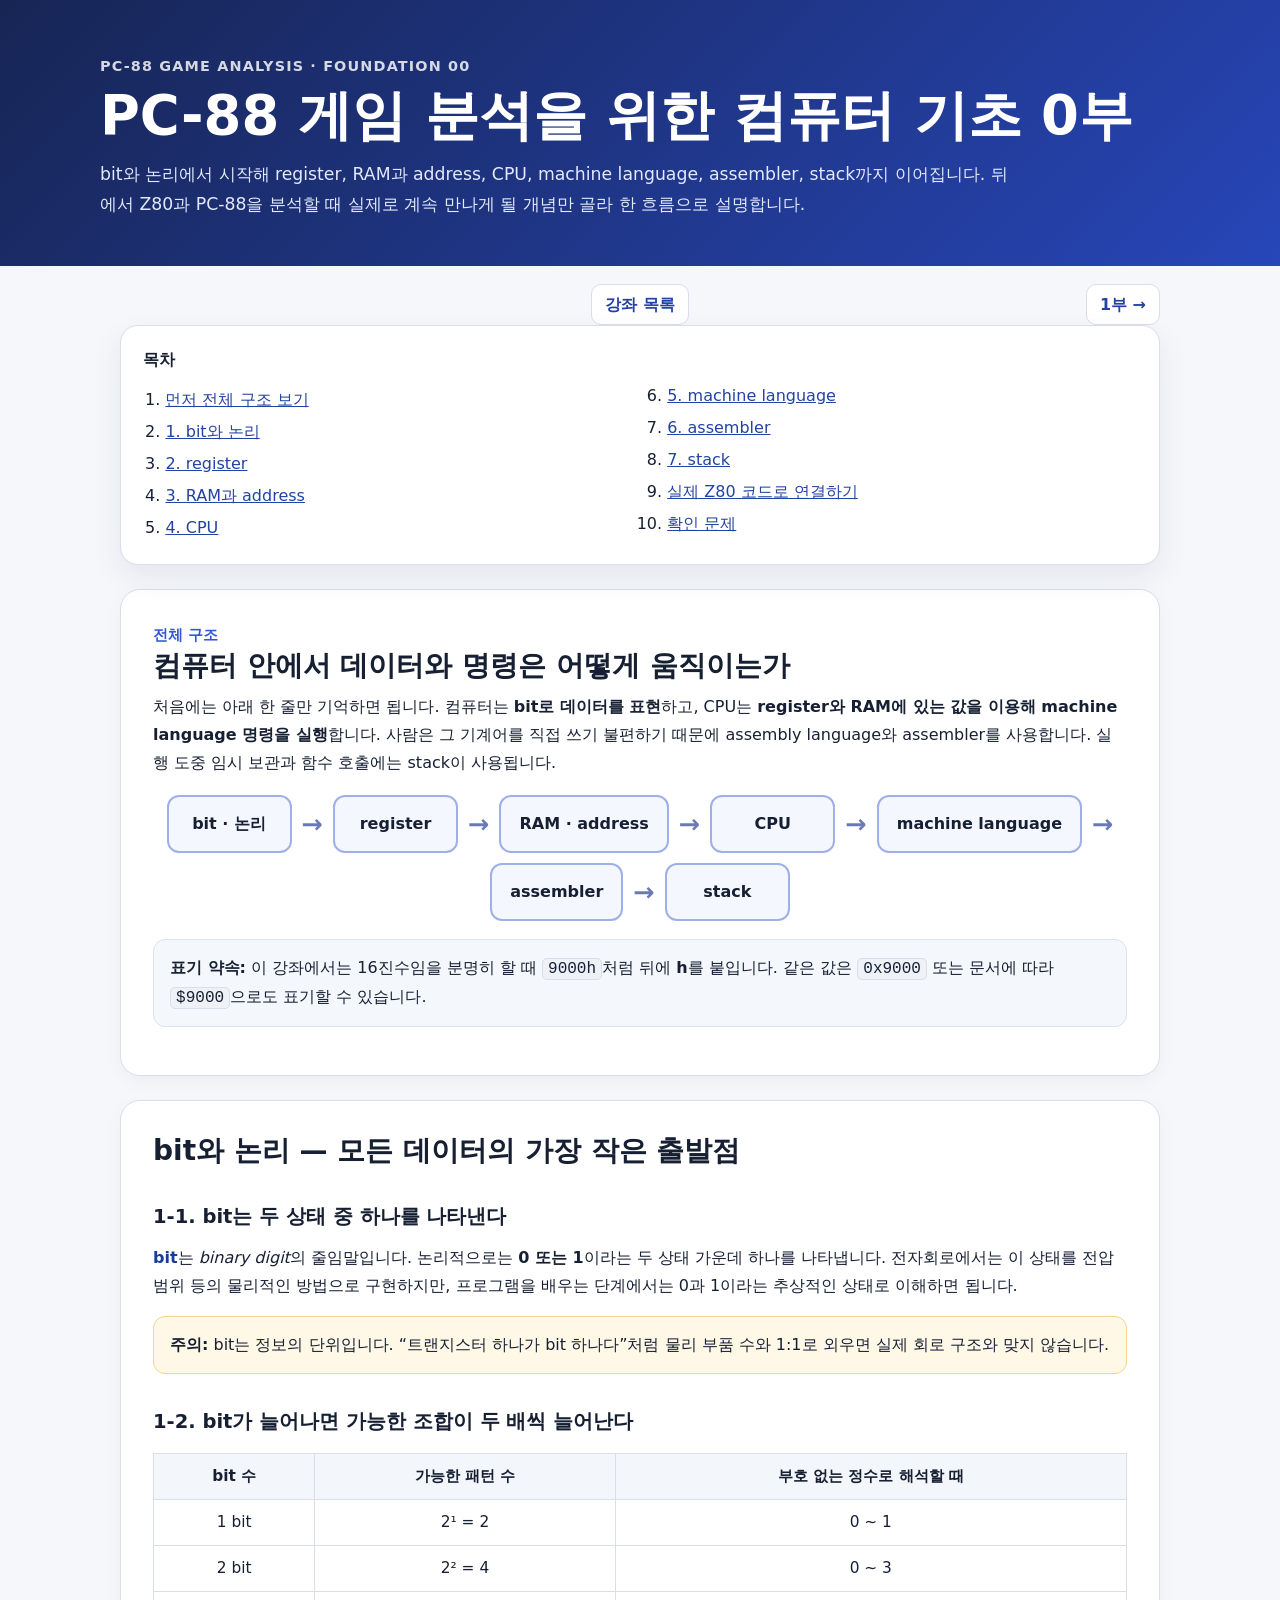
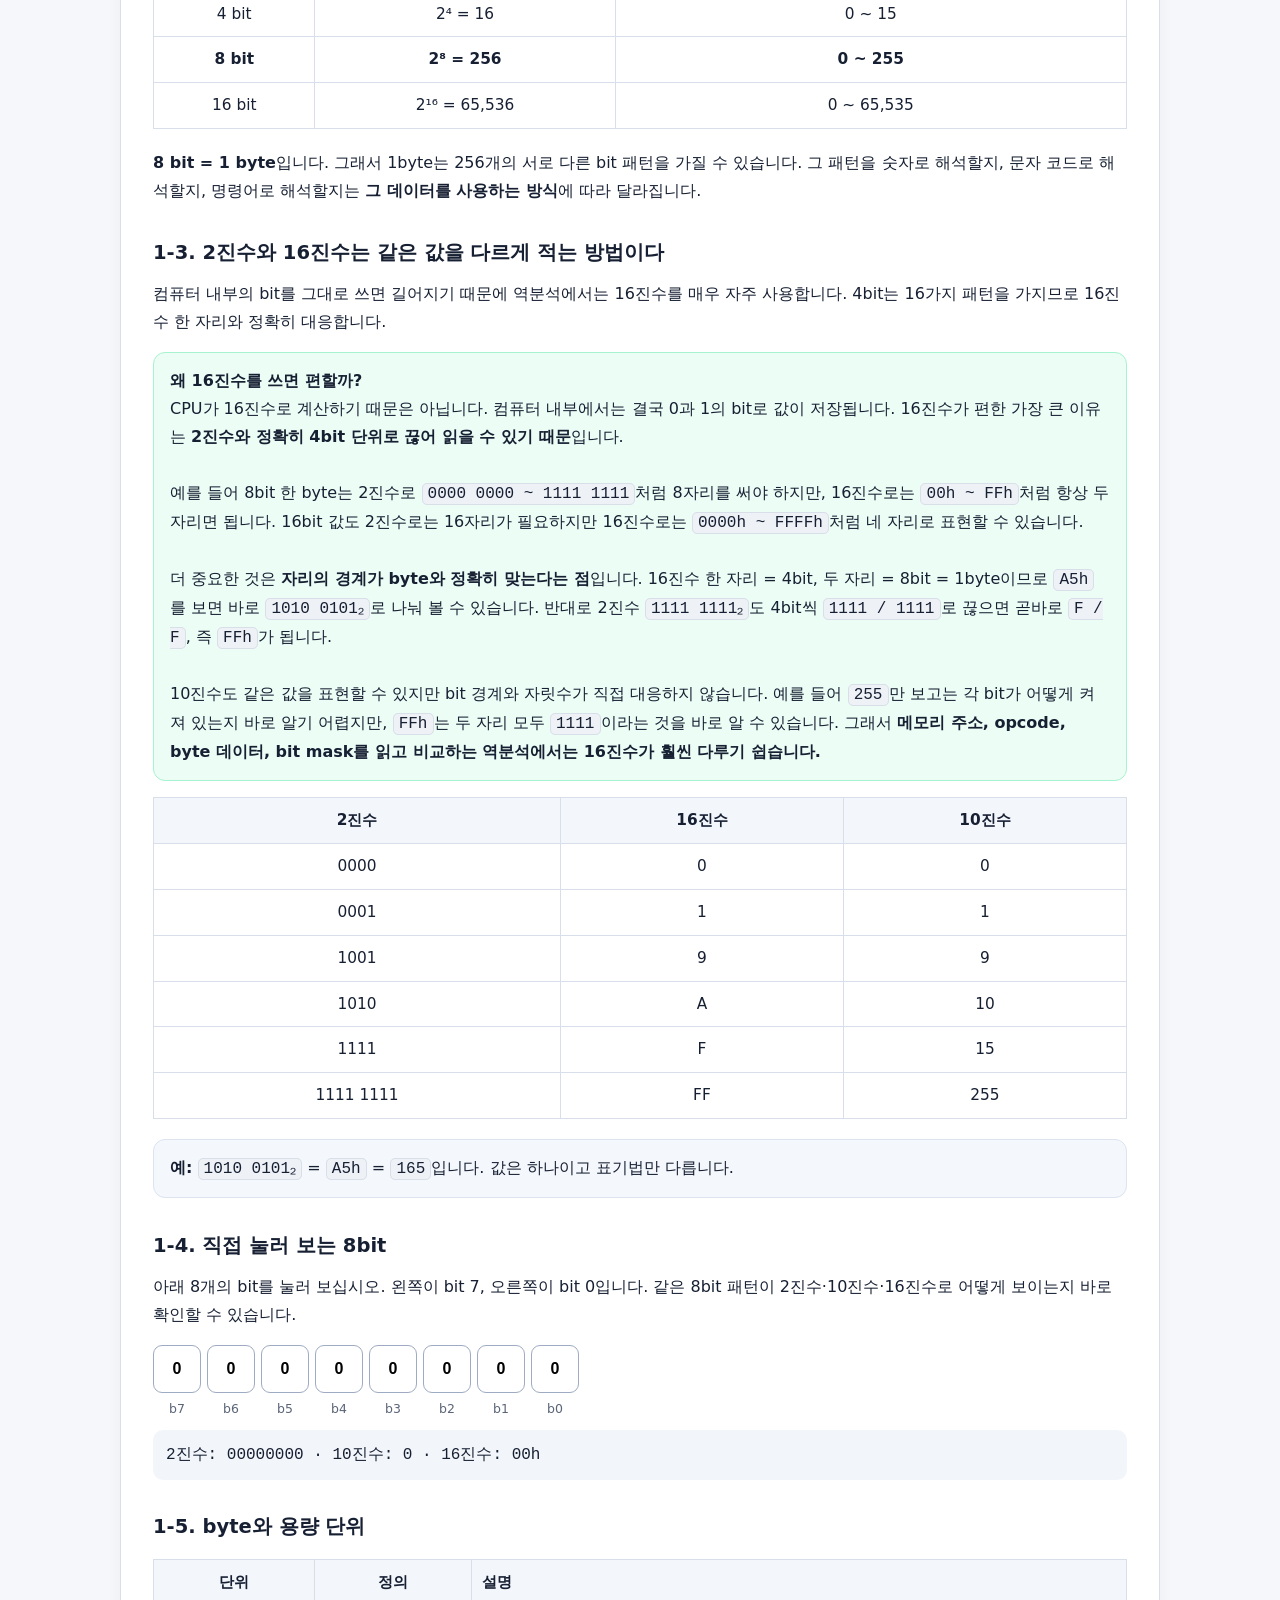
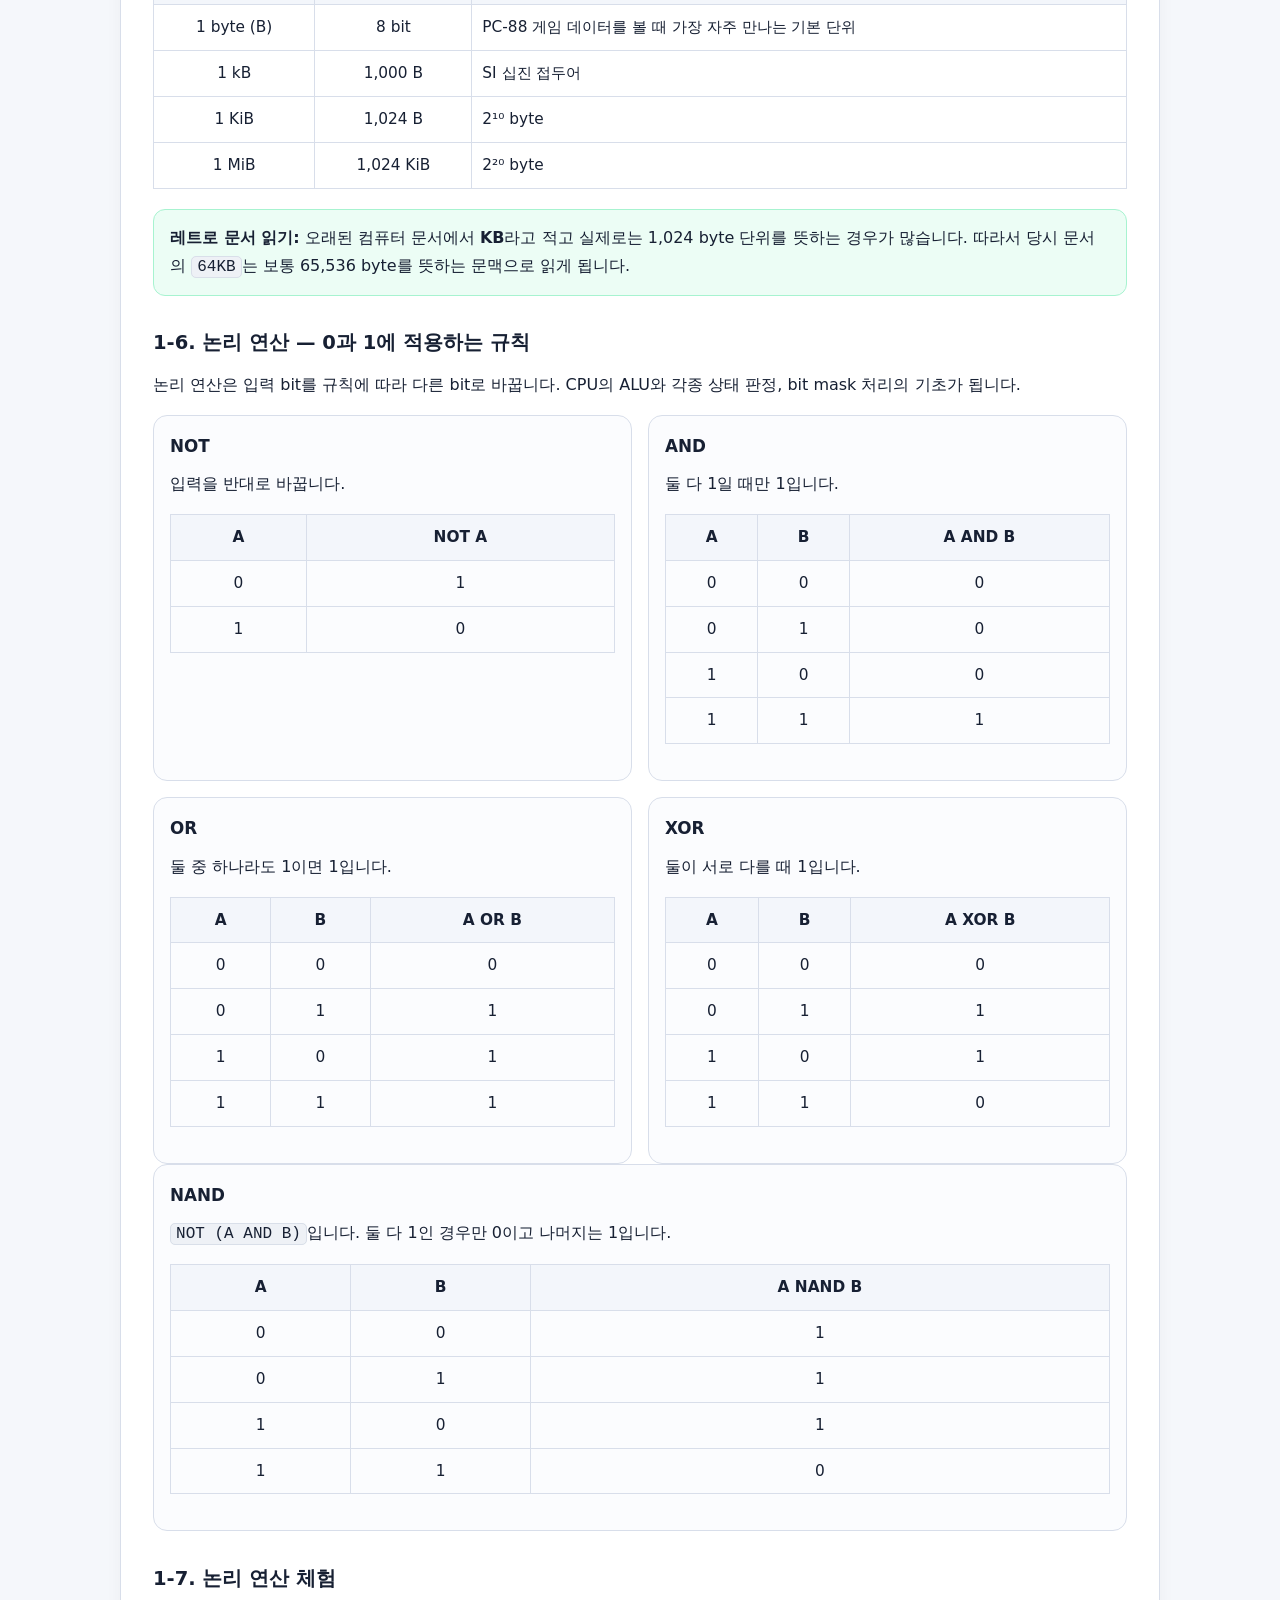
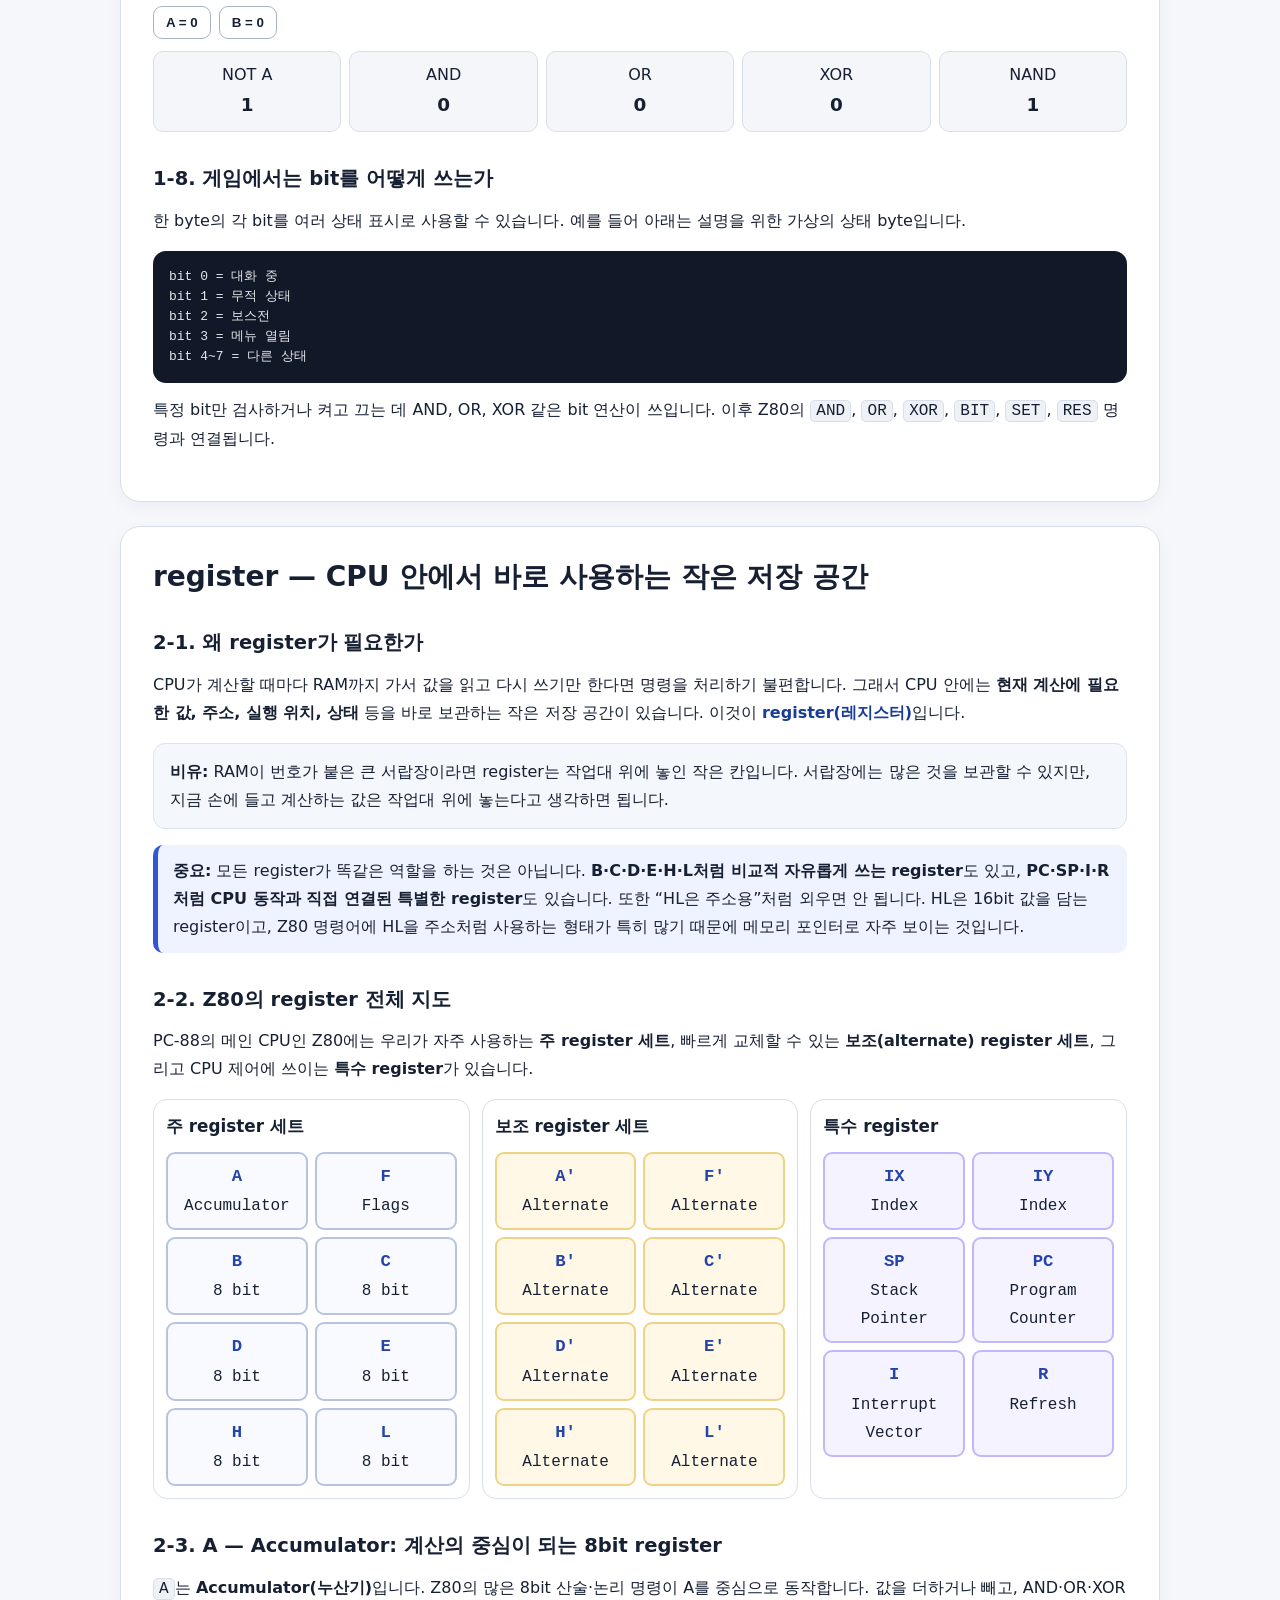
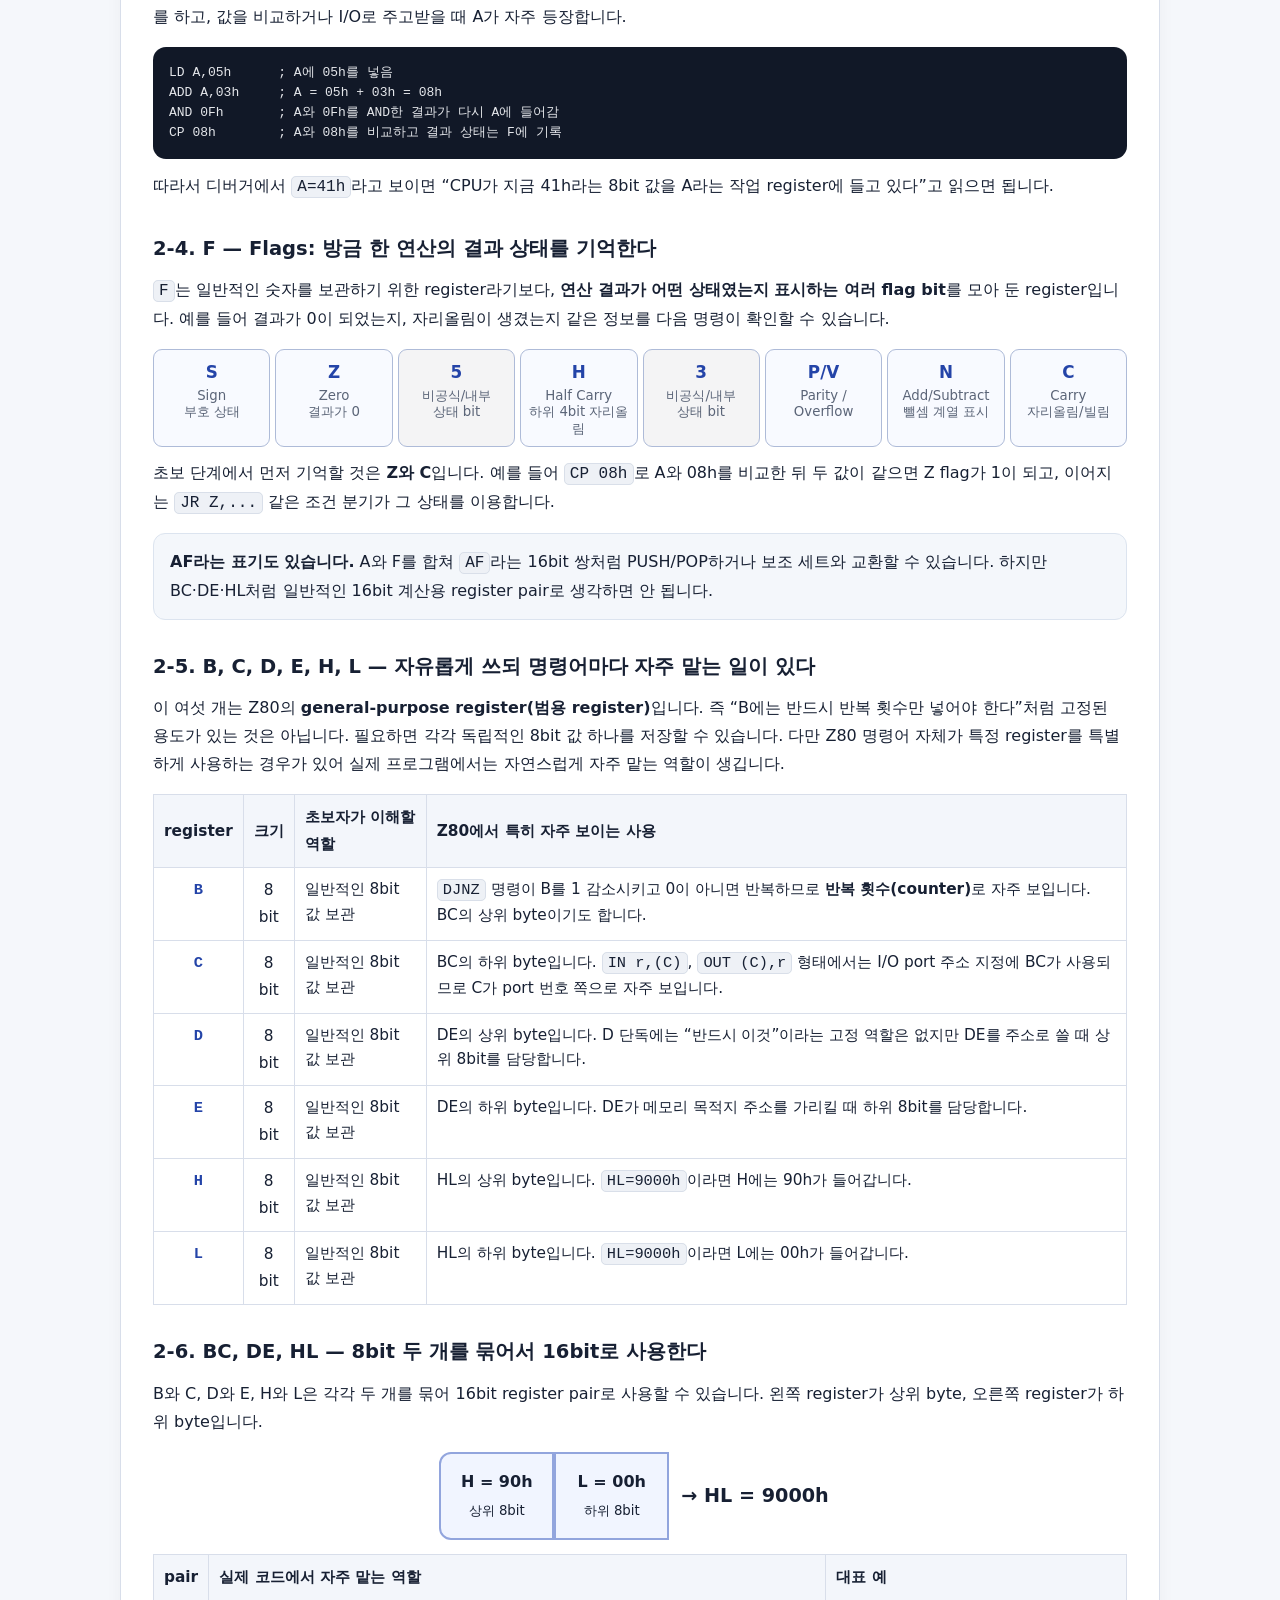
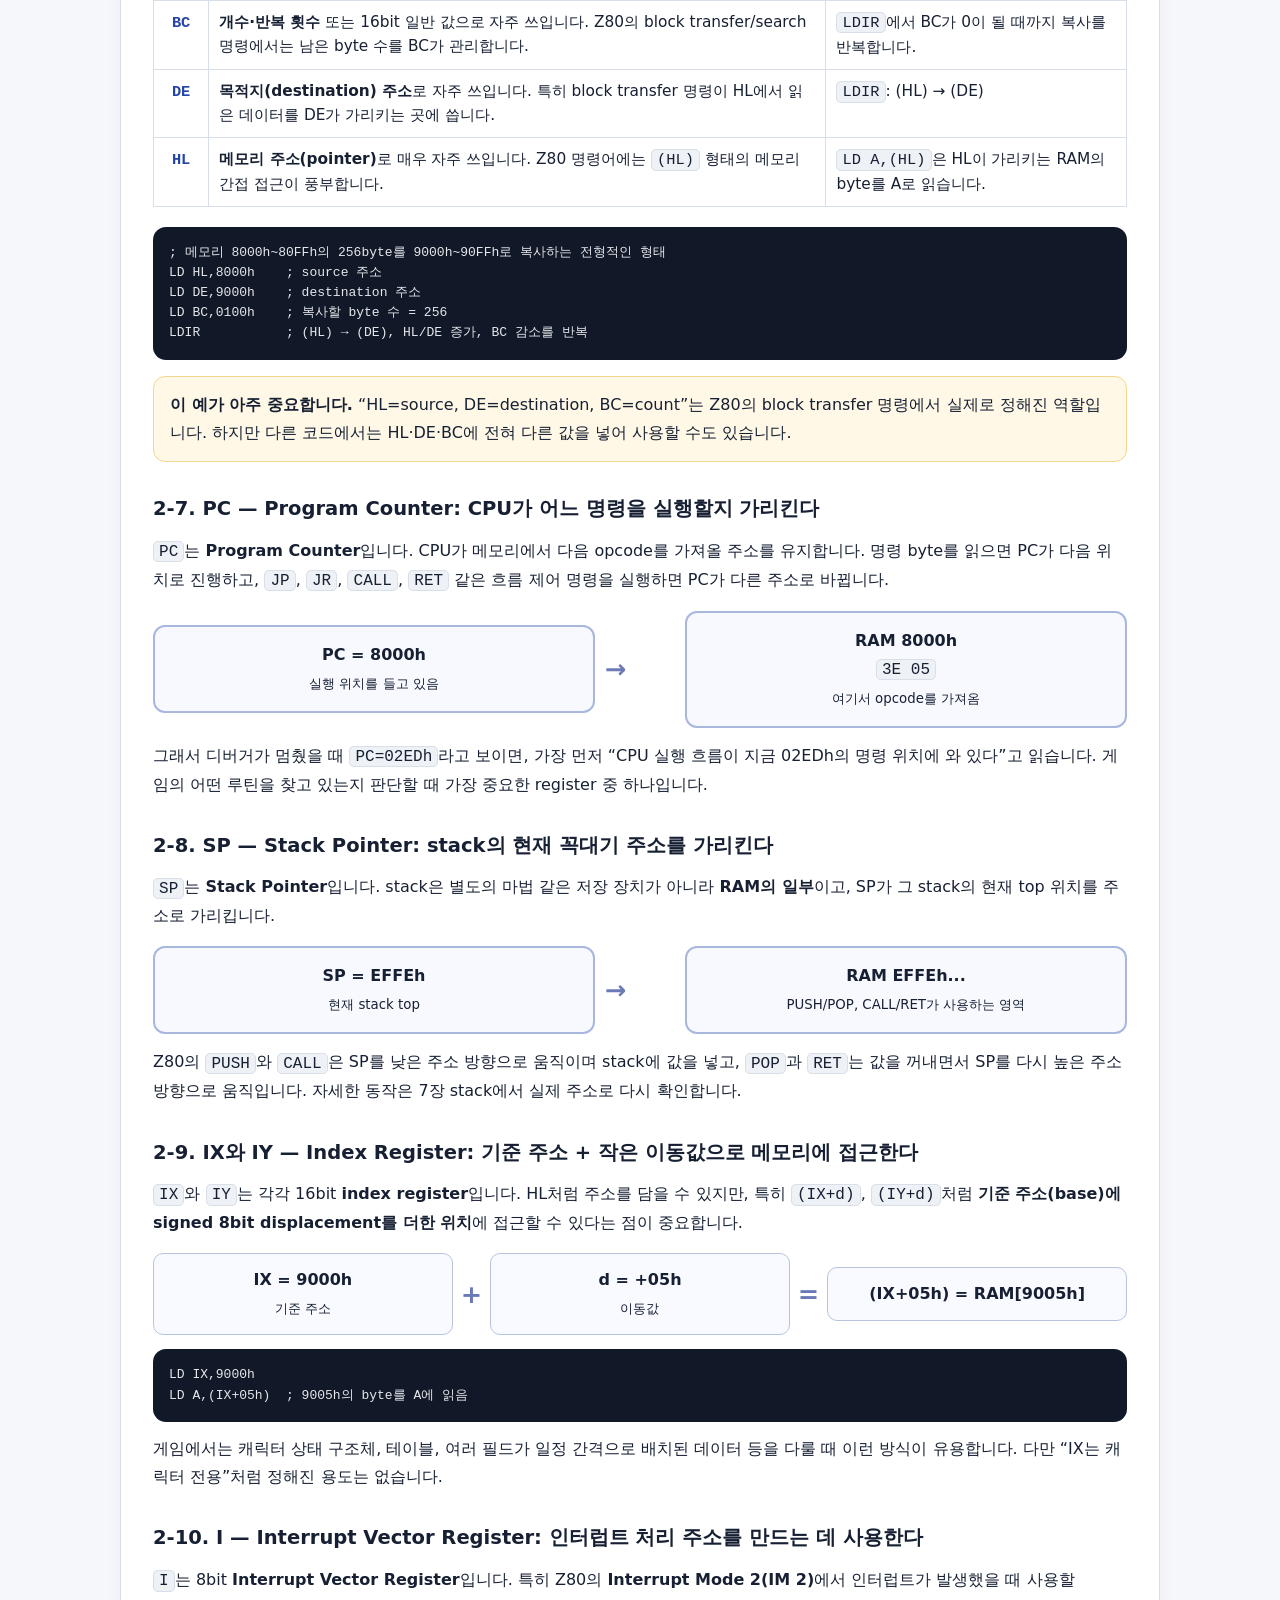
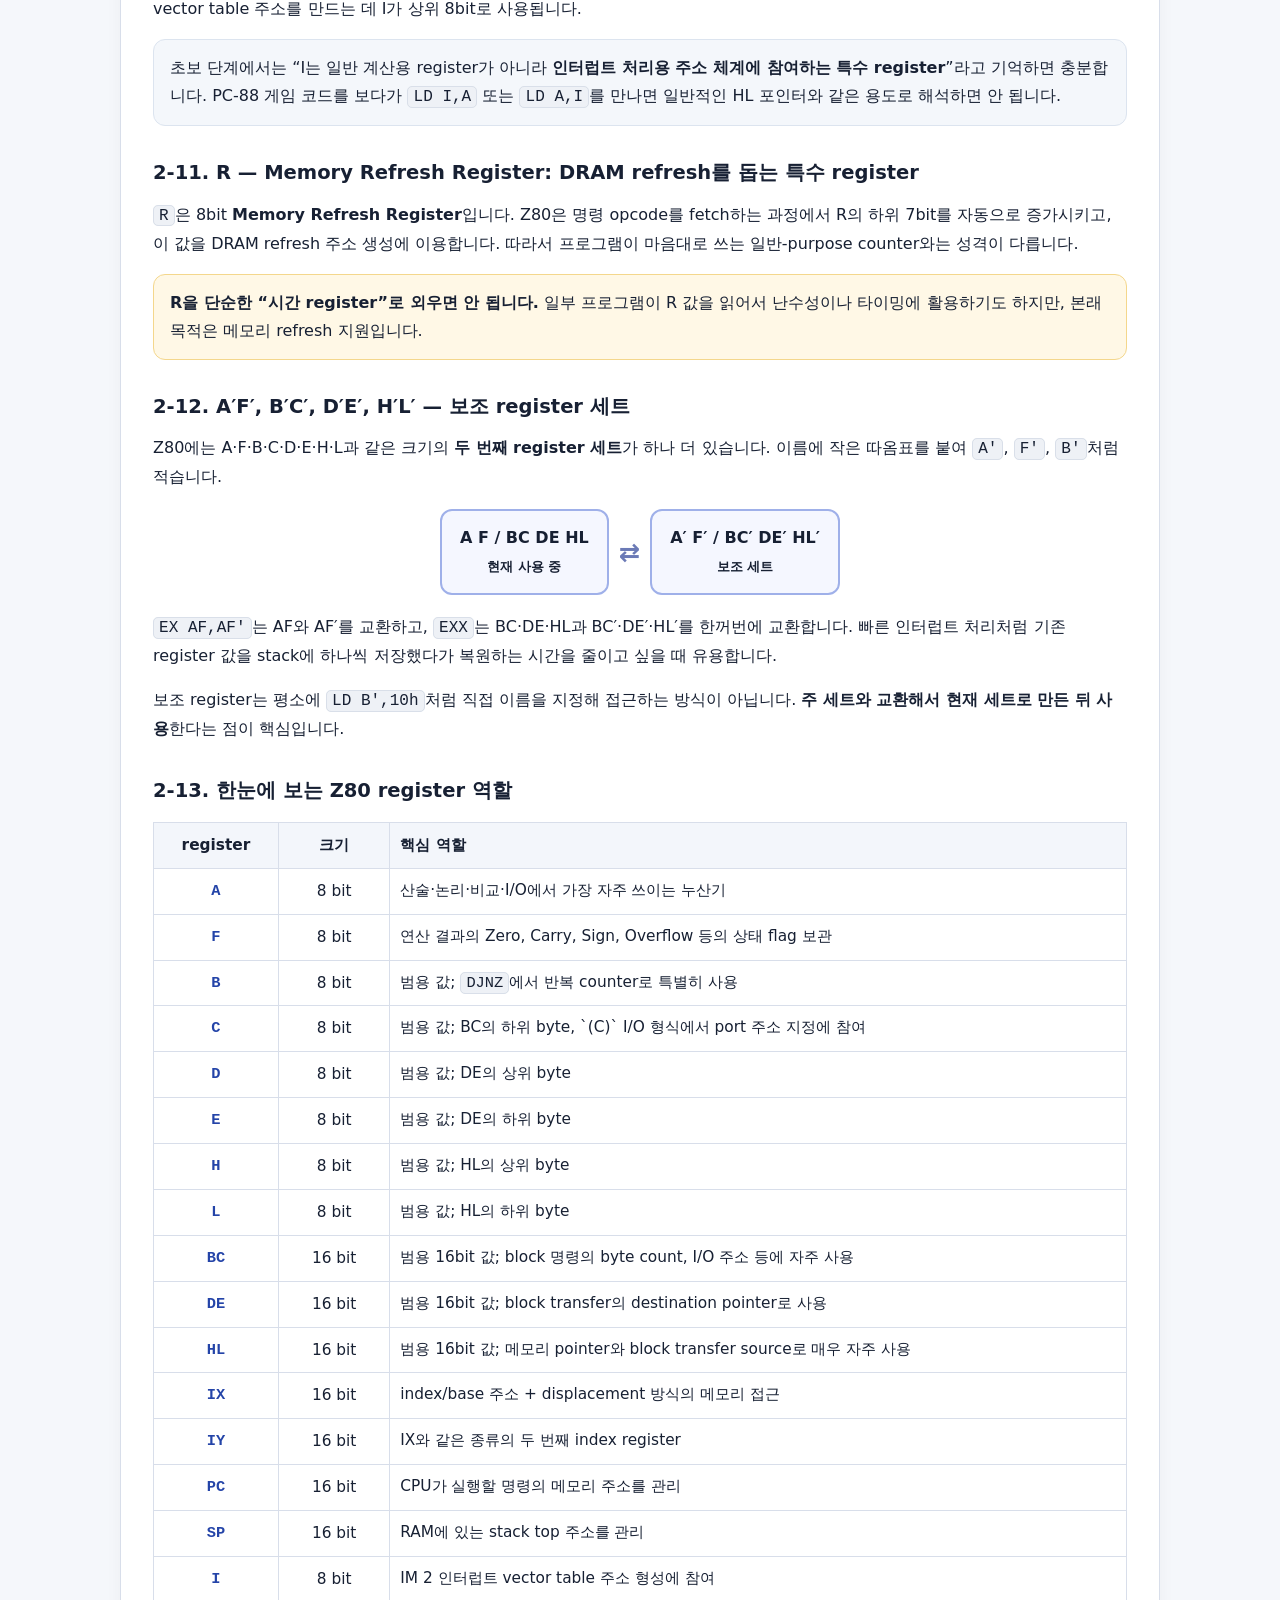
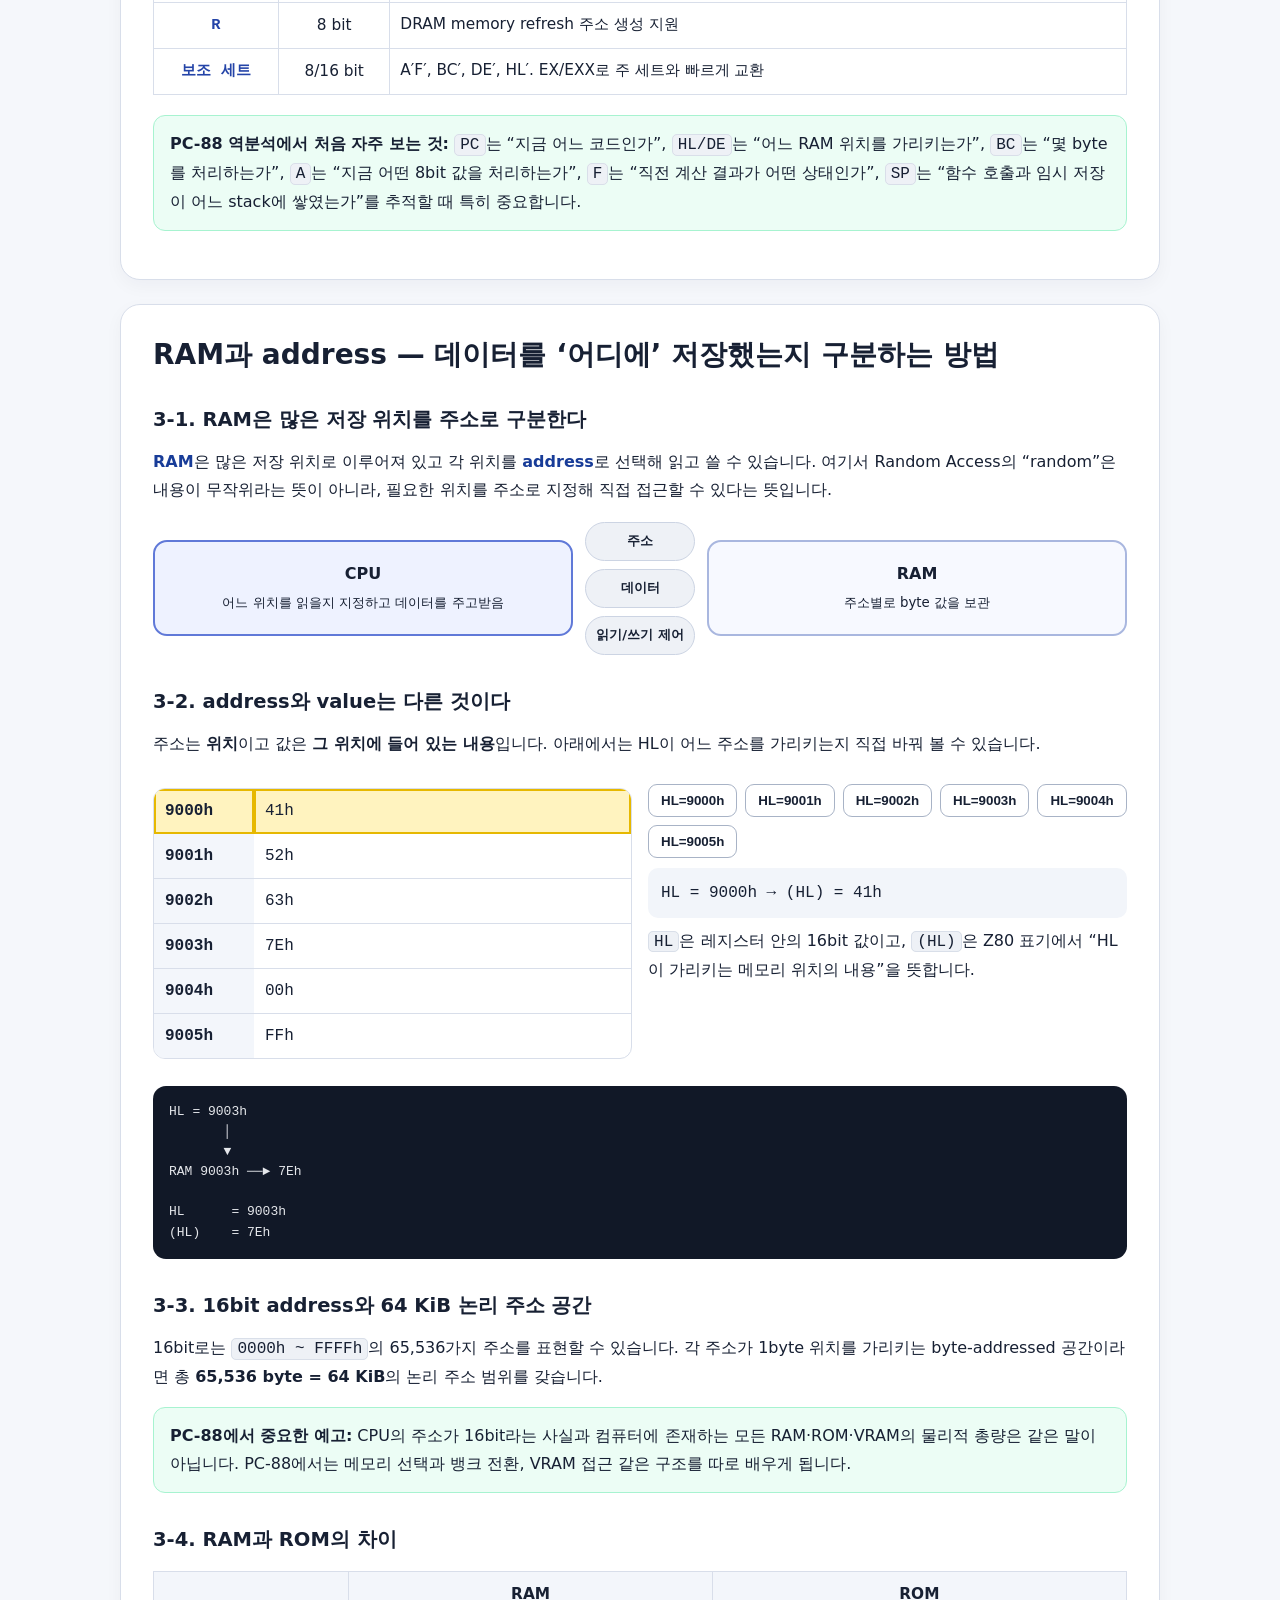
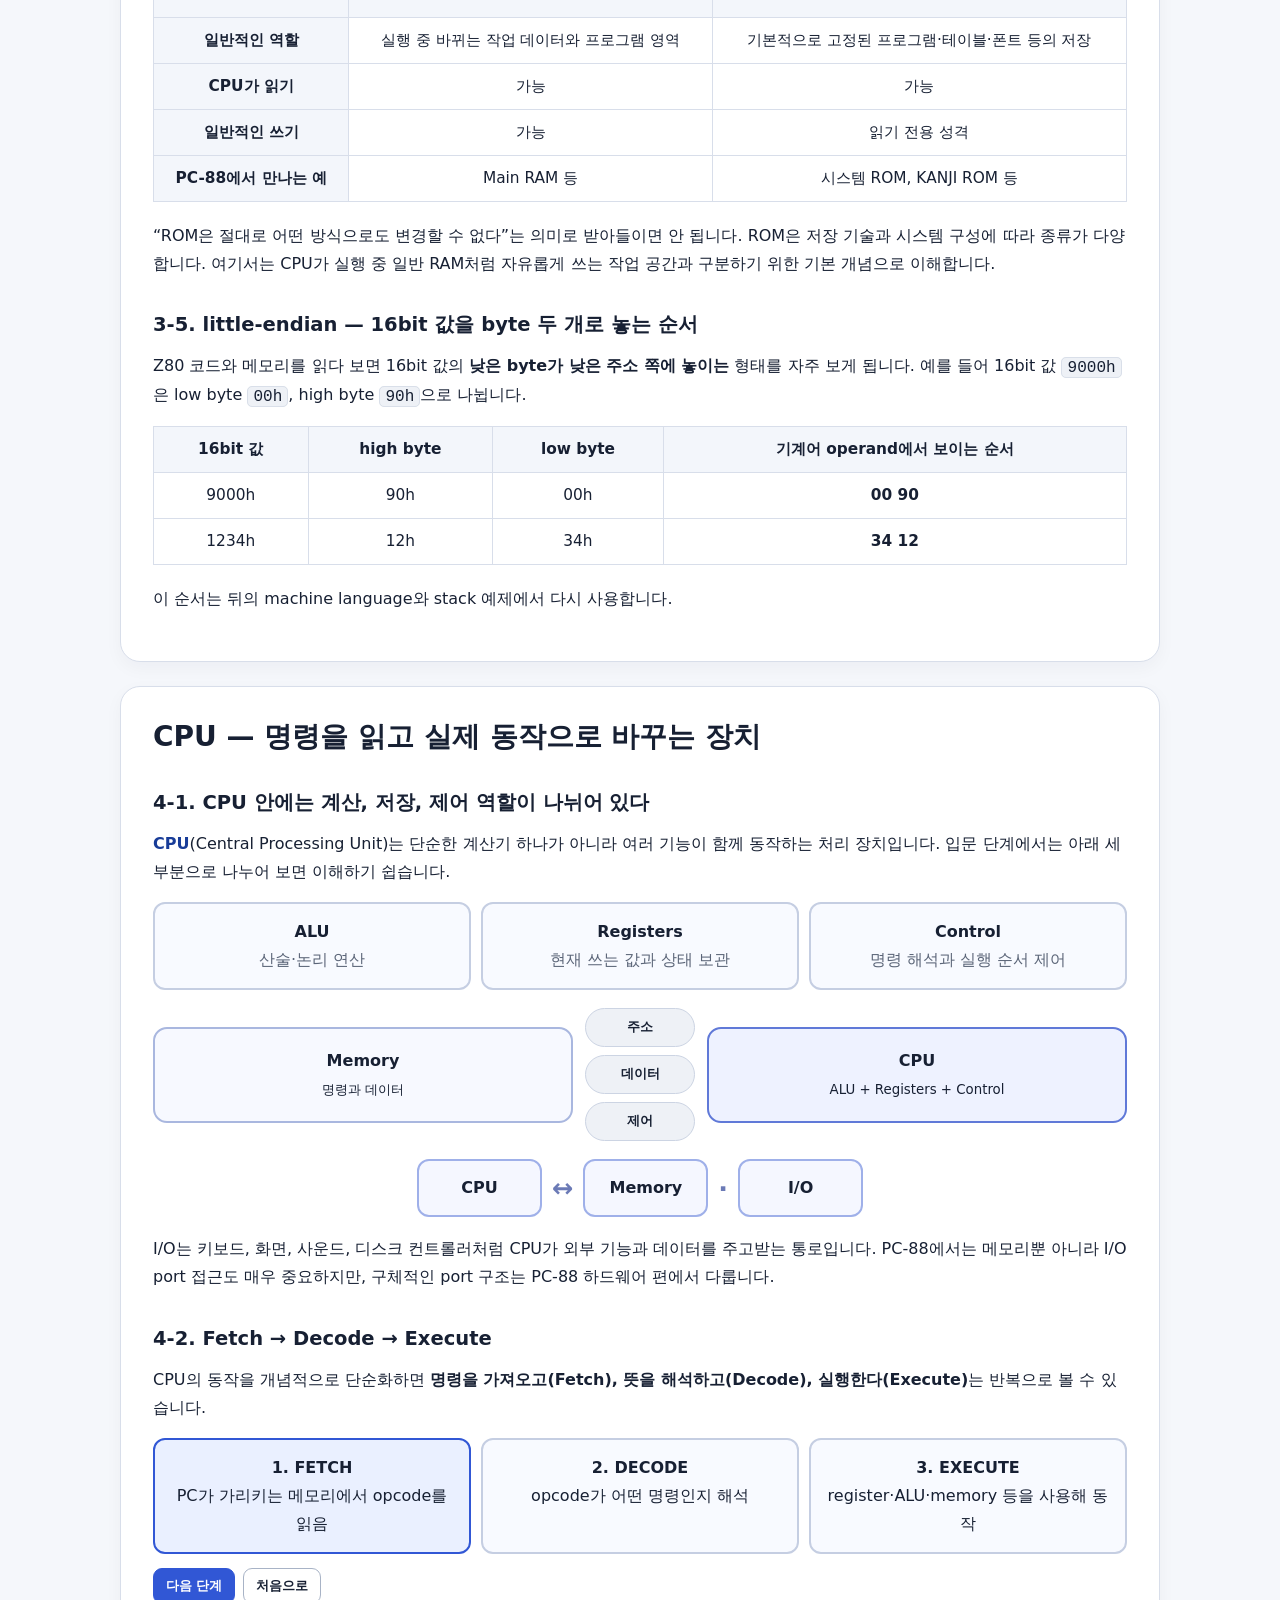
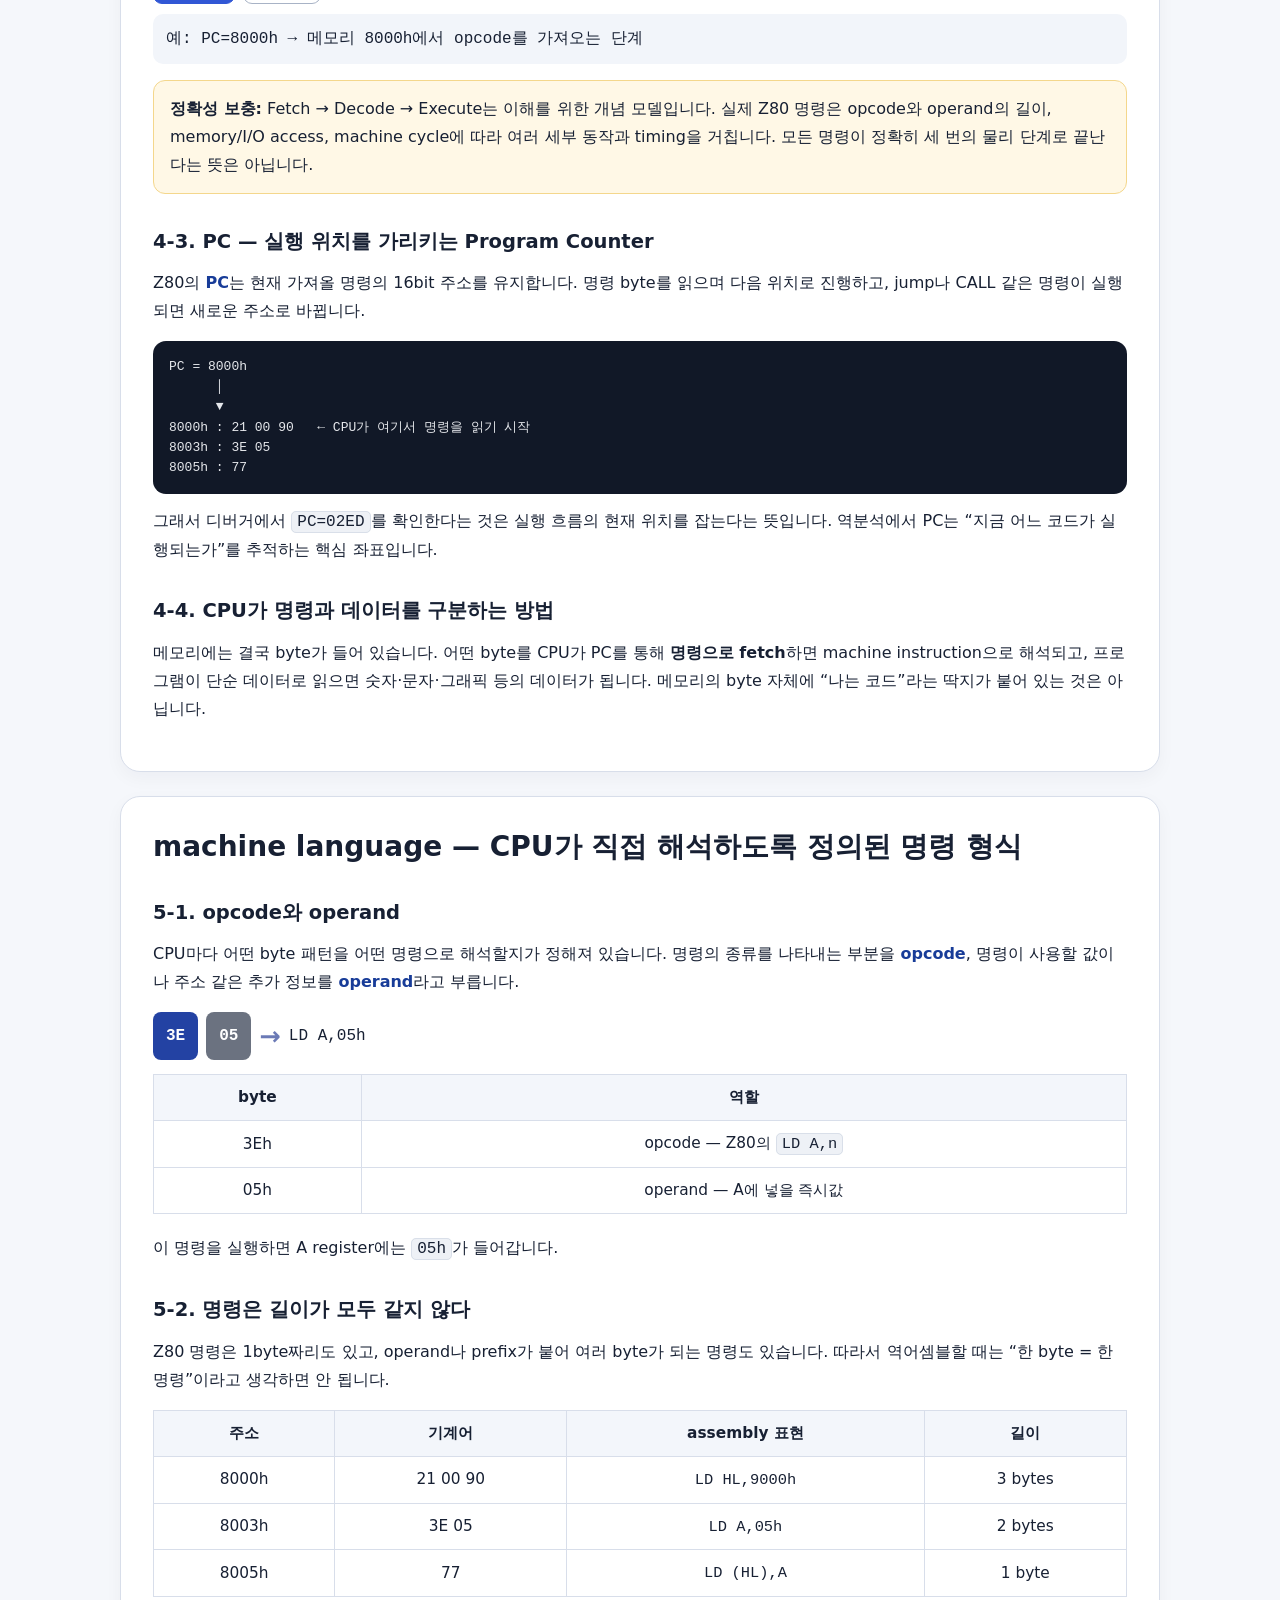
==== commit 1038f054: "Add top and bottom navigation to course pages" ====
--- a/course/00.html
+++ b/course/00.html
@@ -45,6 +45,7 @@
 footer{max-width:1080px;margin:0 auto 60px;padding:0 20px;color:var(--muted);font-size:.9rem}
 @media(max-width:760px){nav.toc ol{columns:1}.grid2,.grid3,.bus,.stack-wrap,.translate,.reg-map,.pointer-demo,.index-demo{grid-template-columns:1fr}.logic-result{grid-template-columns:repeat(2,1fr)}.regbank{grid-template-columns:repeat(2,1fr)}.flag-row{grid-template-columns:repeat(4,1fr)}.index-demo .arrow,.pointer-demo .arrow{transform:rotate(90deg)}.reg.pair{grid-column:span 2}.cpu-cycle,.cpu-inside{grid-template-columns:1fr}.translate .arrow{transform:rotate(90deg)}section{padding:23px 18px}.memory{grid-template-columns:90px 1fr}.stack-row{grid-template-columns:90px 1fr}.stack-row .desc{display:none}}
 @media print{body{background:#fff}header{background:#fff;color:#000;padding:20px 0}.lead{color:#333}.wrap{padding:0}.toc,section{box-shadow:none;break-inside:avoid}button{display:none}.no-print{display:none}}
+.course-nav{max-width:1080px;margin:18px auto 0;padding:0 20px;display:grid;grid-template-columns:1fr auto 1fr;align-items:center;gap:12px;font-weight:800}.course-nav-bottom{margin-top:28px;margin-bottom:24px}.course-nav a{padding:9px 13px;border:1px solid #d8deea;border-radius:10px;background:#fff;color:#2342a3;text-decoration:none;line-height:1.35}.course-nav a:hover{background:#eef3ff}.course-nav .course-prev{justify-self:start}.course-nav .course-index{justify-self:center}.course-nav .course-next{justify-self:end}.course-nav .nav-empty{visibility:hidden}@media(max-width:800px){.course-nav{padding:0 16px;gap:6px}.course-nav a{padding:8px 9px;font-size:.9rem}}
 </style>
 </head>
 <body>
@@ -55,6 +56,12 @@
     <p class="lead">bit와 논리에서 시작해 register, RAM과 address, CPU, machine language, assembler, stack까지 이어집니다. 뒤에서 Z80과 PC-88을 분석할 때 실제로 계속 만나게 될 개념만 골라 한 흐름으로 설명합니다.</p>
   </div>
 </header>
+
+<nav class="course-nav course-nav-top" aria-label="강좌 이동">
+  <span class="nav-empty" aria-hidden="true"></span>
+  <a class="course-index" href="../index.html">강좌 목록</a>
+  <a class="course-next" href="01.html">1부 →</a>
+</nav>
 
 <main class="wrap">
 <nav class="toc" aria-label="목차">
@@ -384,7 +391,6 @@
 
   <h3>3-3. 16bit address와 64 KiB 논리 주소 공간</h3>
   <p>16bit로는 <span class="inline-code">0000h ~ FFFFh</span>의 65,536가지 주소를 표현할 수 있습니다. 각 주소가 1byte 위치를 가리키는 byte-addressed 공간이라면 총 <b>65,536 byte = 64 KiB</b>의 논리 주소 범위를 갖습니다.</p>
-
   <div class="pc88-note"><b>PC-88에서 중요한 예고:</b> CPU의 주소가 16bit라는 사실과 컴퓨터에 존재하는 모든 RAM·ROM·VRAM의 물리적 총량은 같은 말이 아닙니다. PC-88에서는 메모리 선택과 뱅크 전환, VRAM 접근 같은 구조를 따로 배우게 됩니다.</div>
 
   <h3>3-4. RAM과 ROM의 차이</h3>
@@ -606,6 +612,11 @@
   <details><summary>Q11. CALL이 stack을 사용하는 핵심 이유는?</summary><div class="answer">subroutine이 끝난 뒤 원래 실행 위치로 돌아가기 위한 return address를 보관하기 위해서입니다.</div></details>
   <details><summary>Q12. D88 파일 오프셋과 RAM address는 같은 숫자 체계인가?</summary><div class="answer">아닙니다. D88 파일 내부 위치와 CPU가 보는 RAM address는 서로 다른 좌표이며 loader/sector 구조를 통해 대응 관계를 찾아야 합니다.</div></details>
 </section>
+<nav class="course-nav course-nav-bottom" aria-label="강좌 이동">
+  <span class="nav-empty" aria-hidden="true"></span>
+  <a class="course-index" href="../index.html">강좌 목록</a>
+  <a class="course-next" href="01.html">1부 →</a>
+</nav>
 </main>
 <footer>PC-88 게임 분석 기초 · 0부</footer>
 
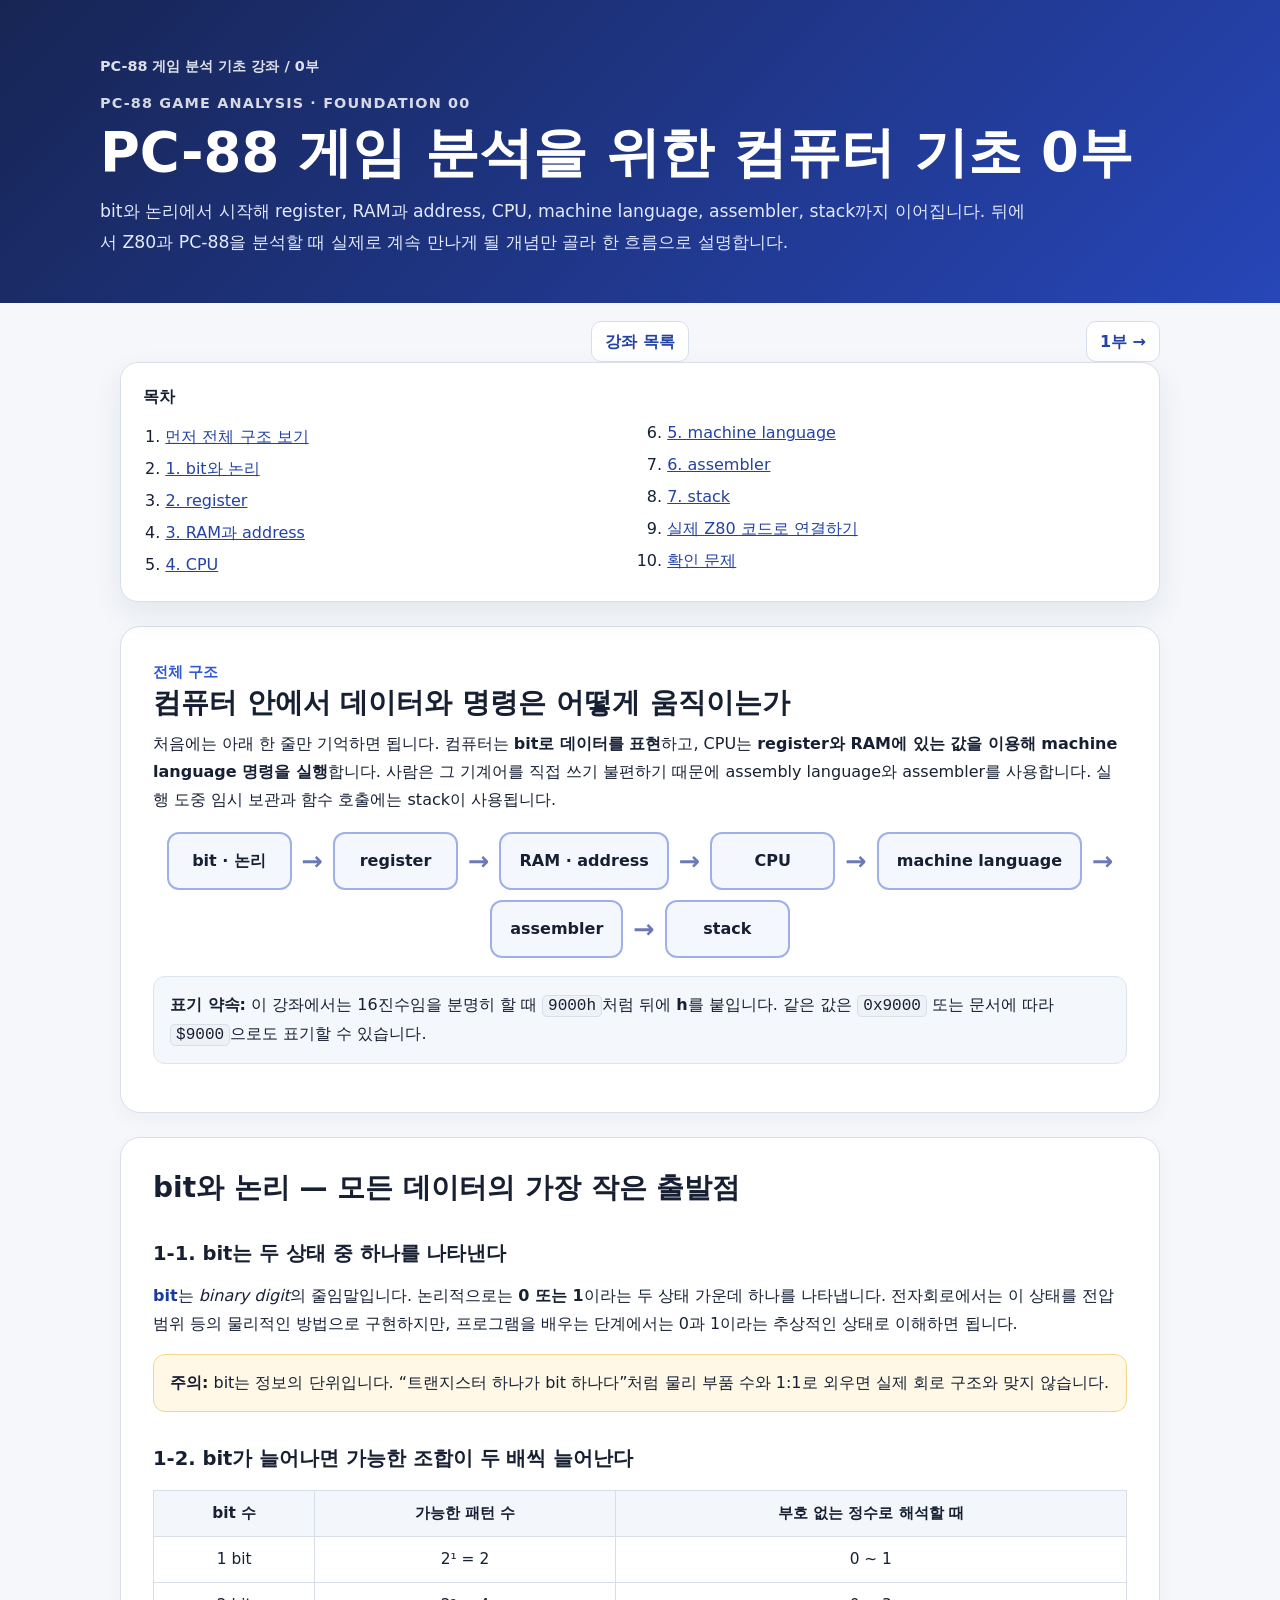
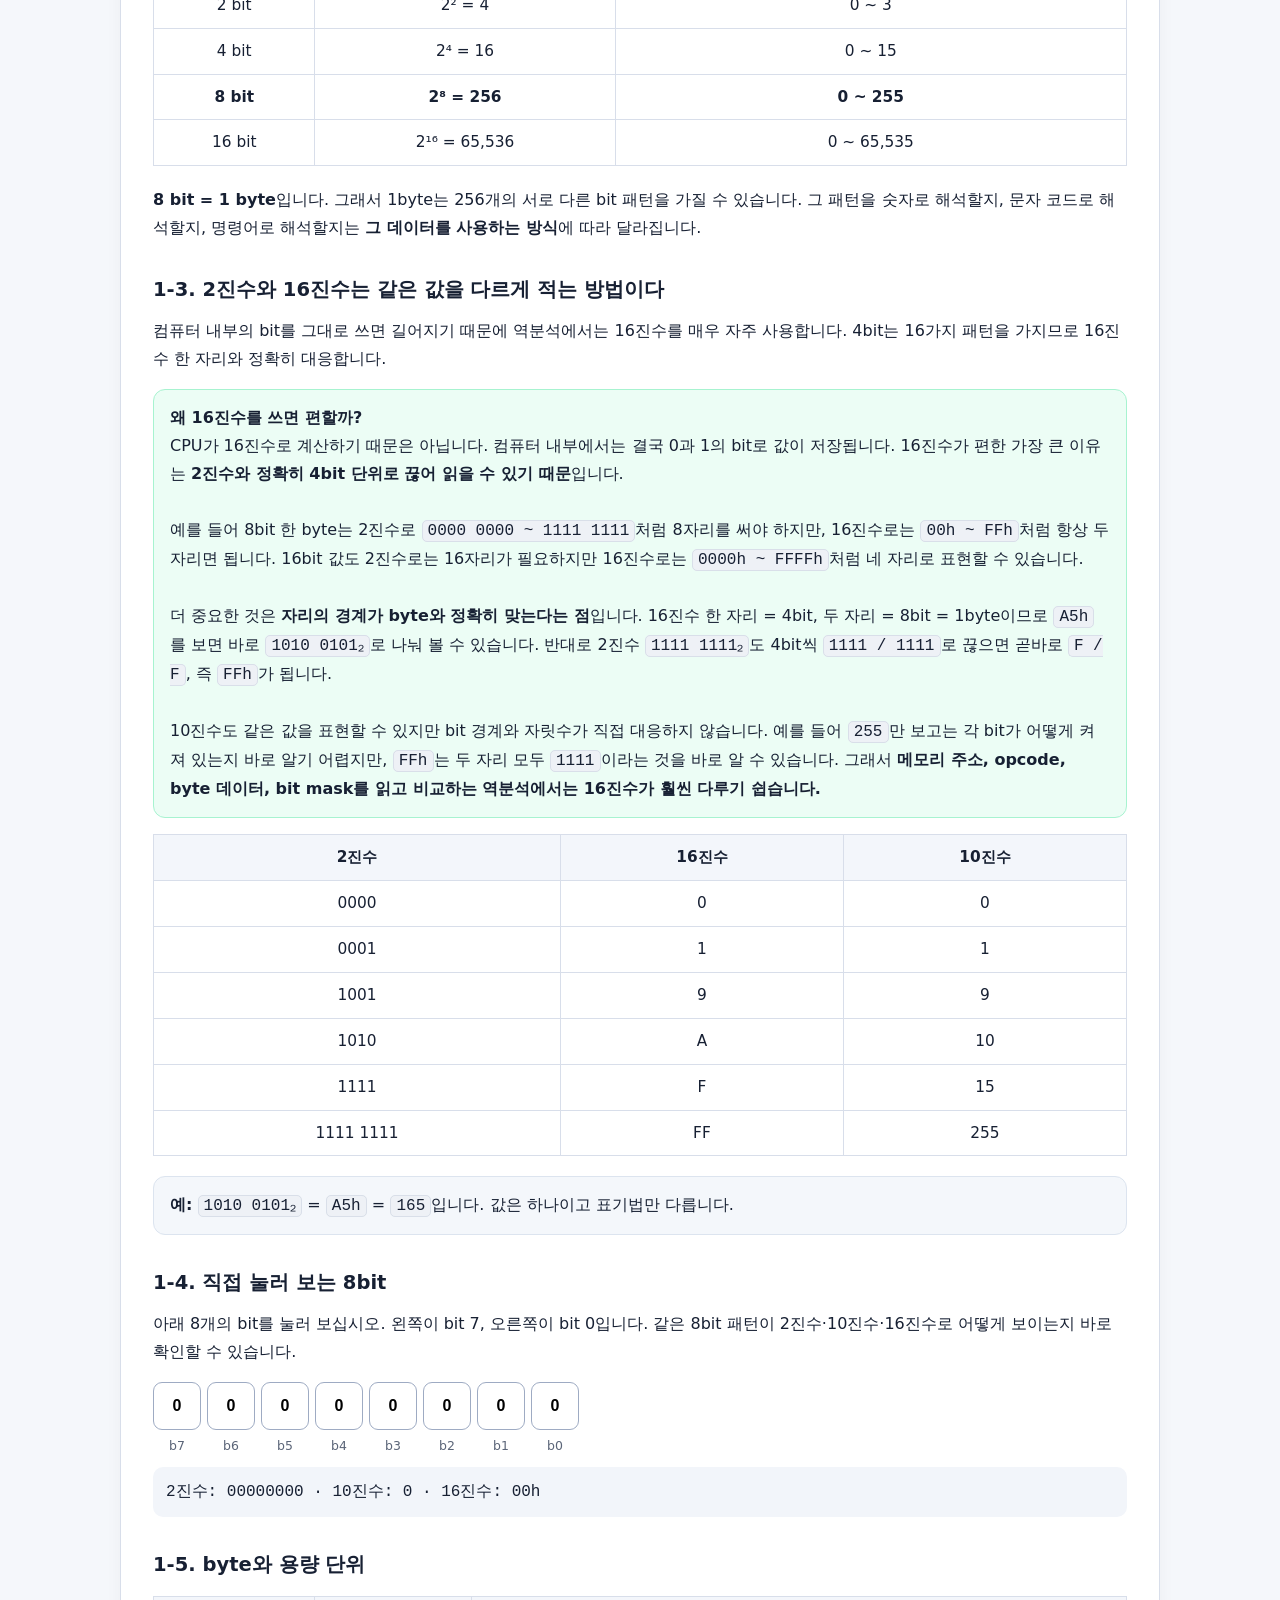
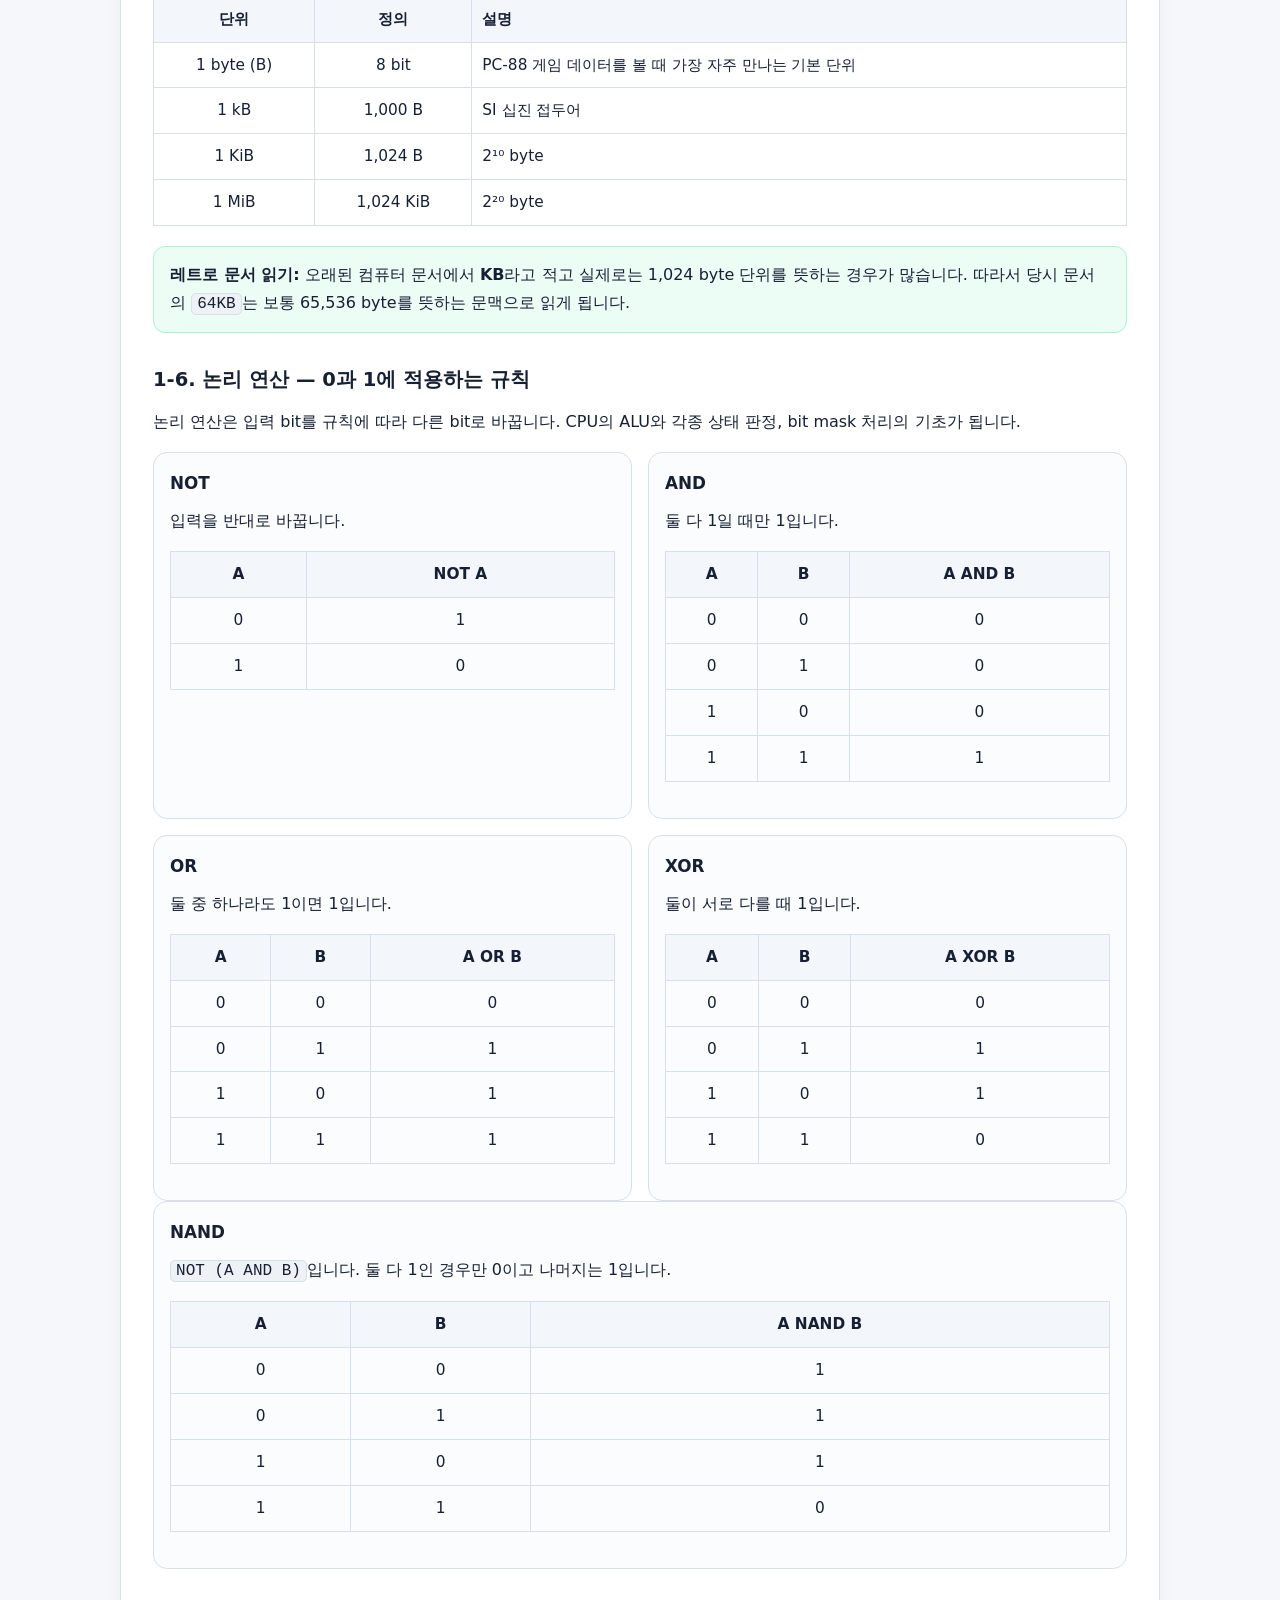
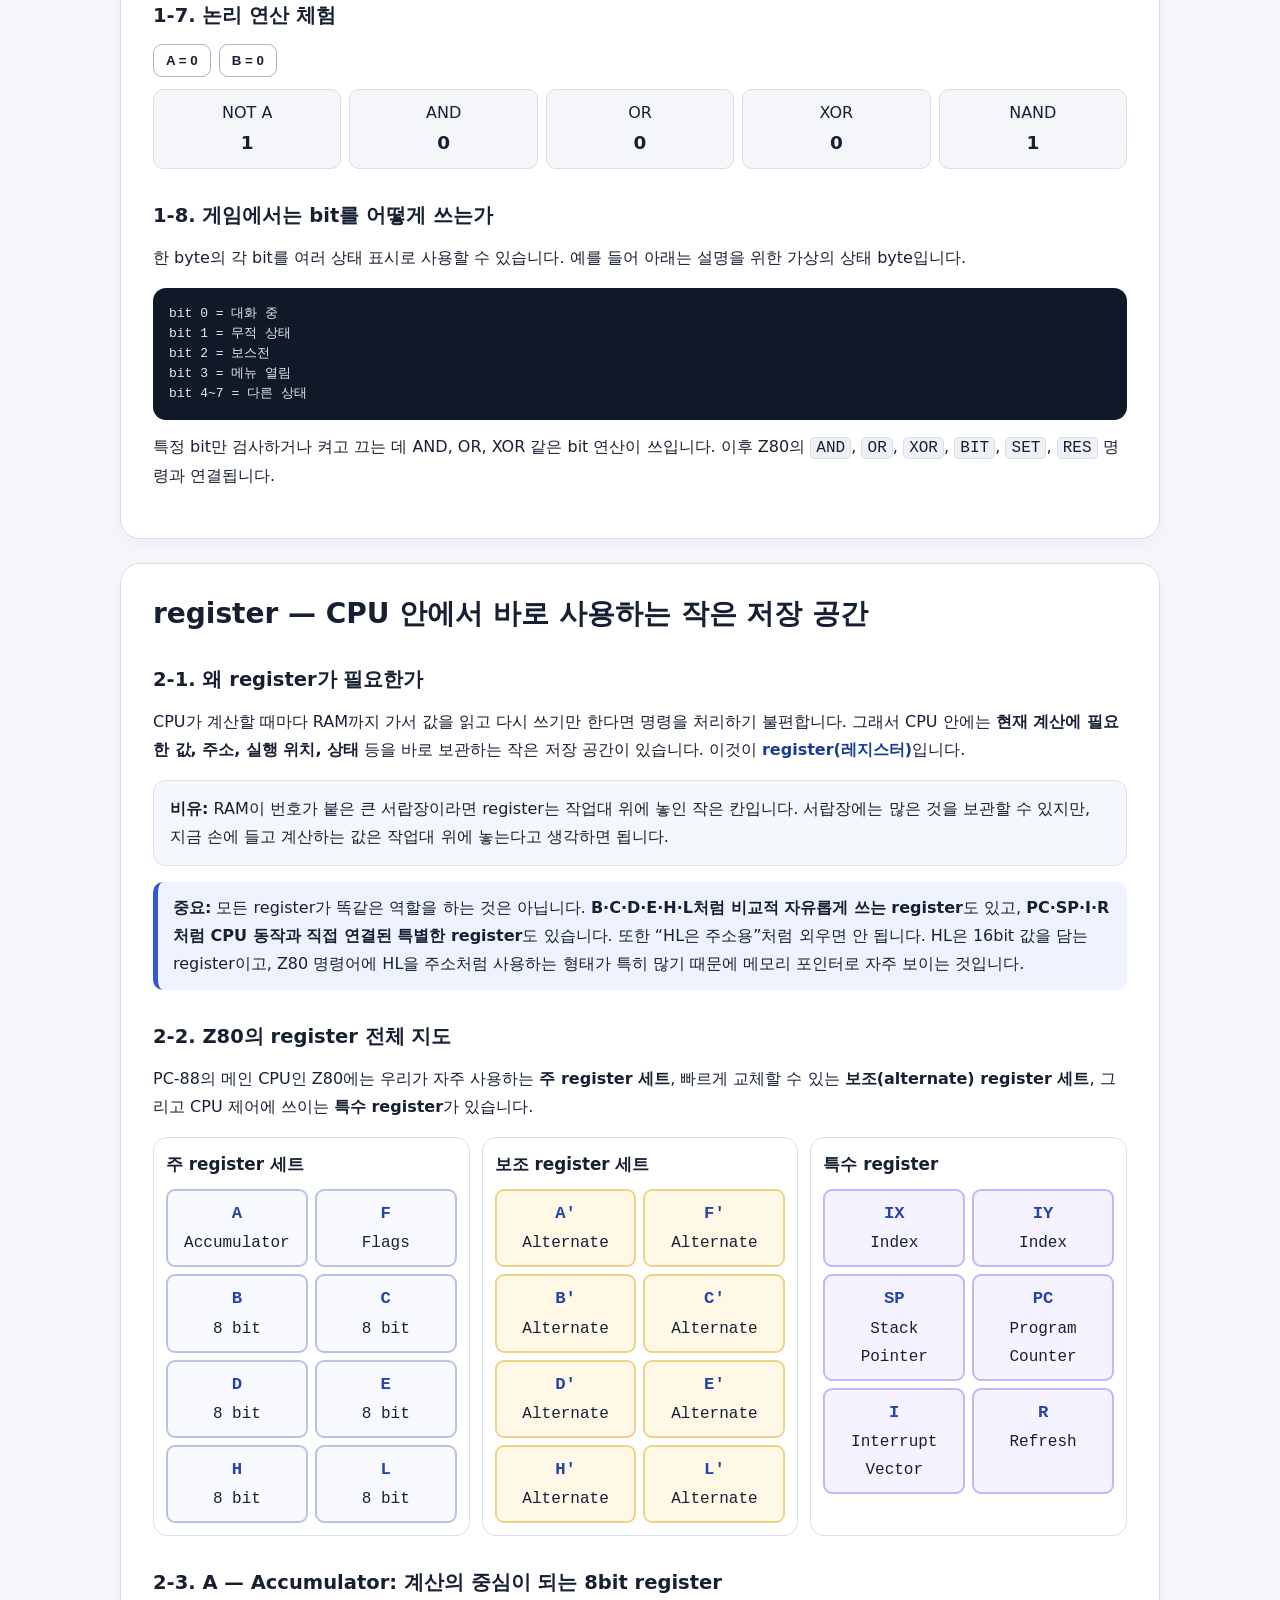
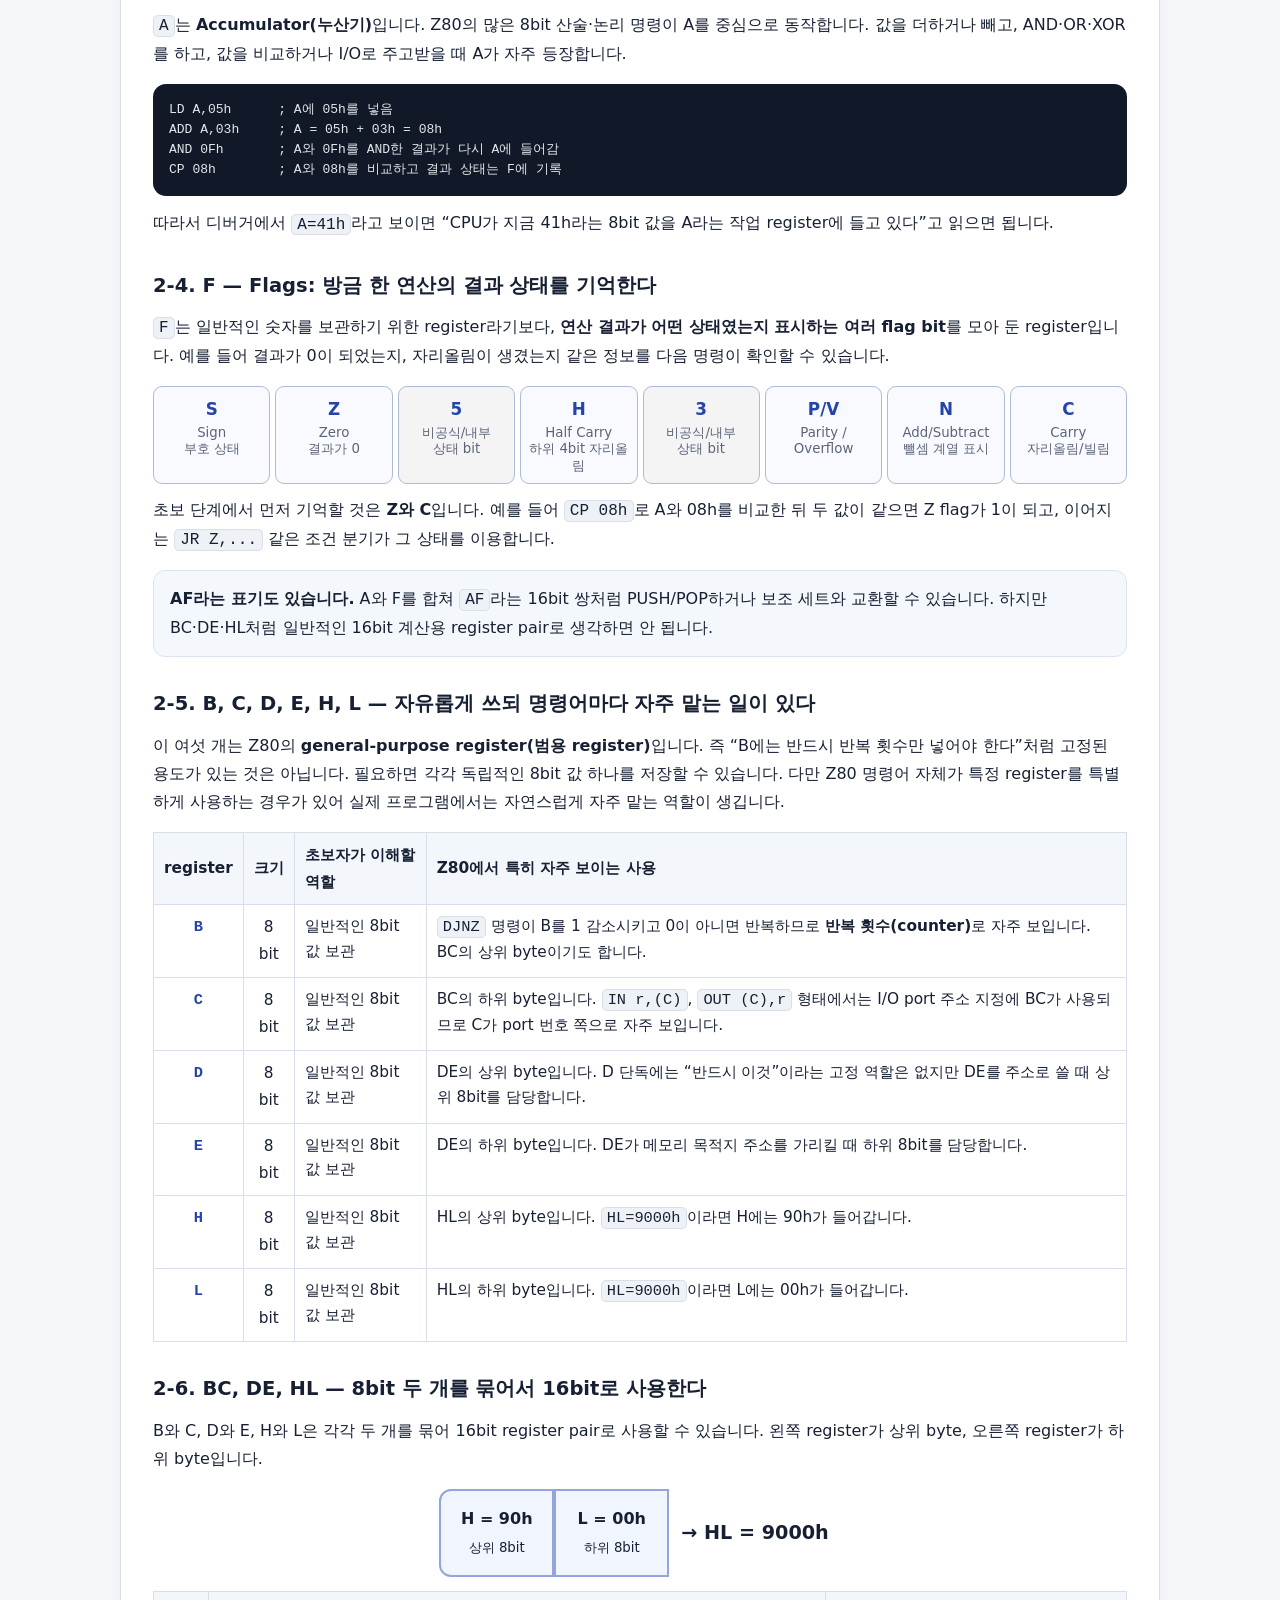
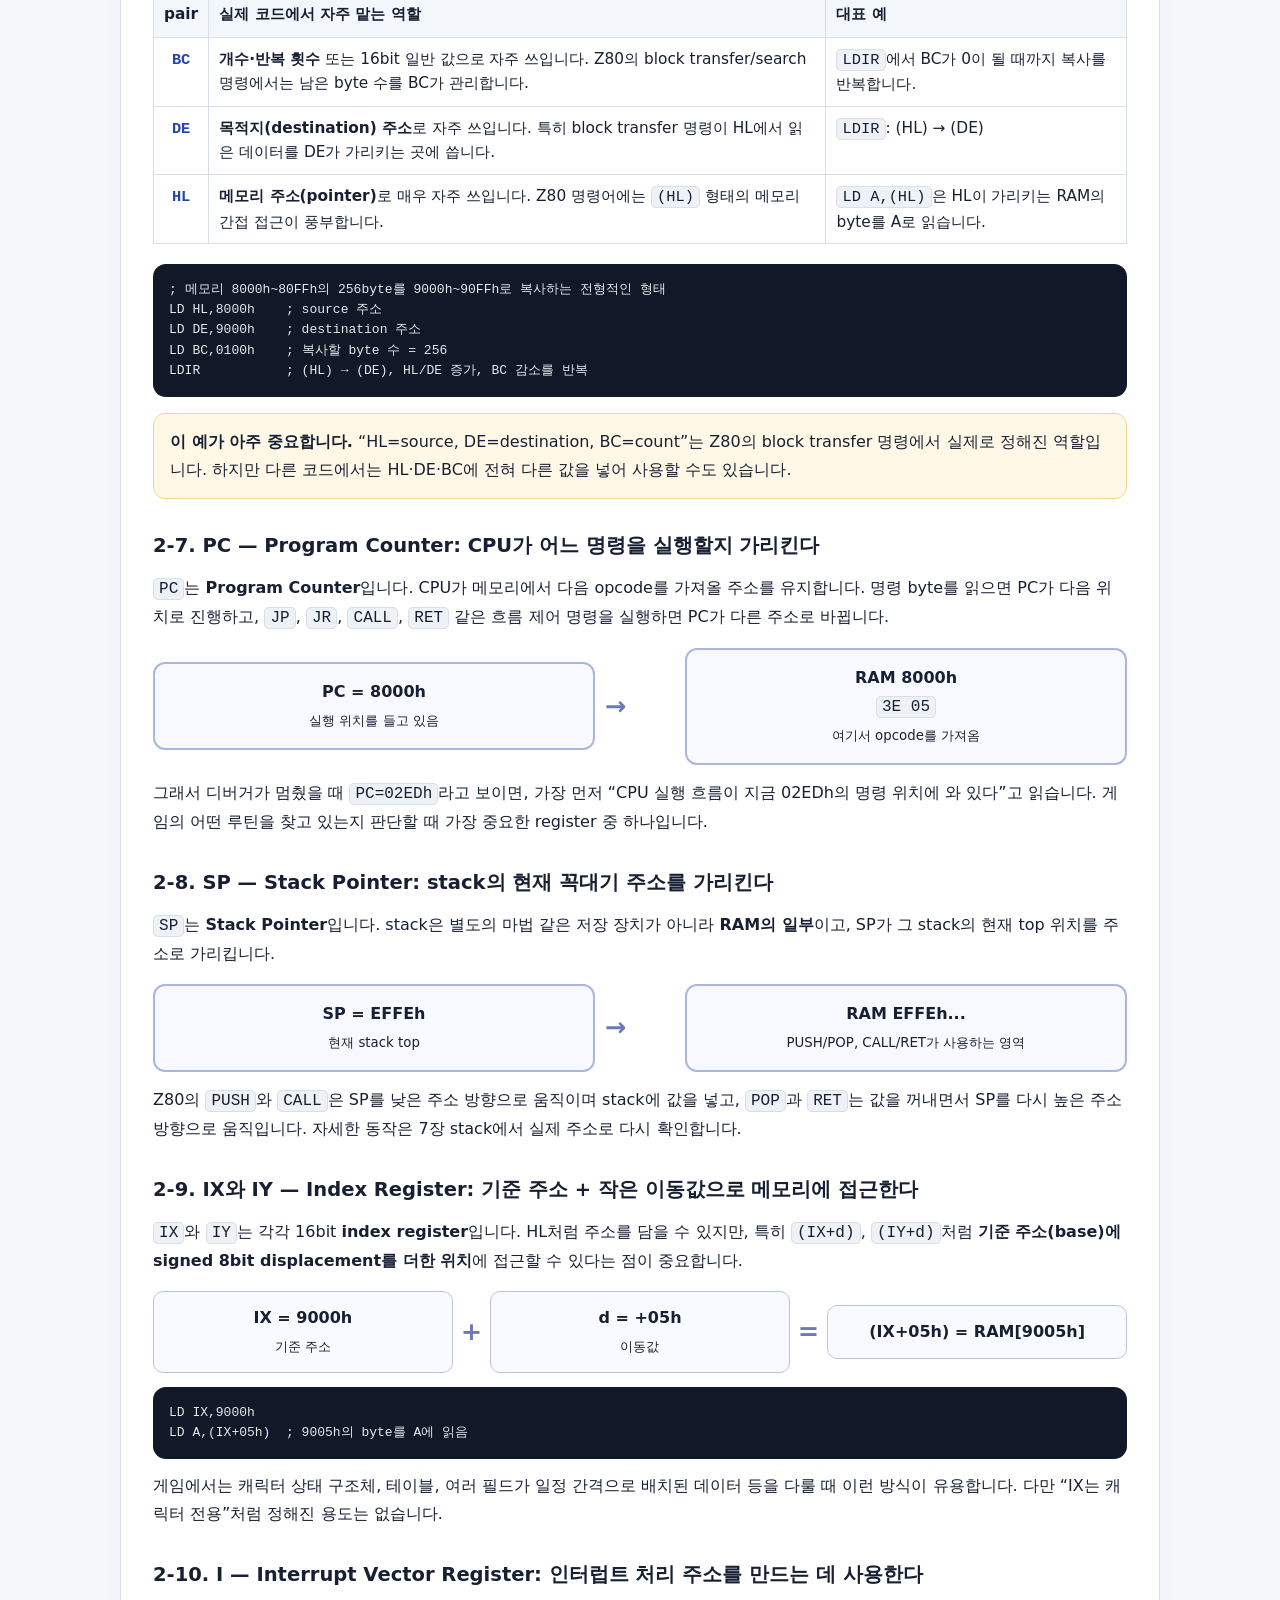
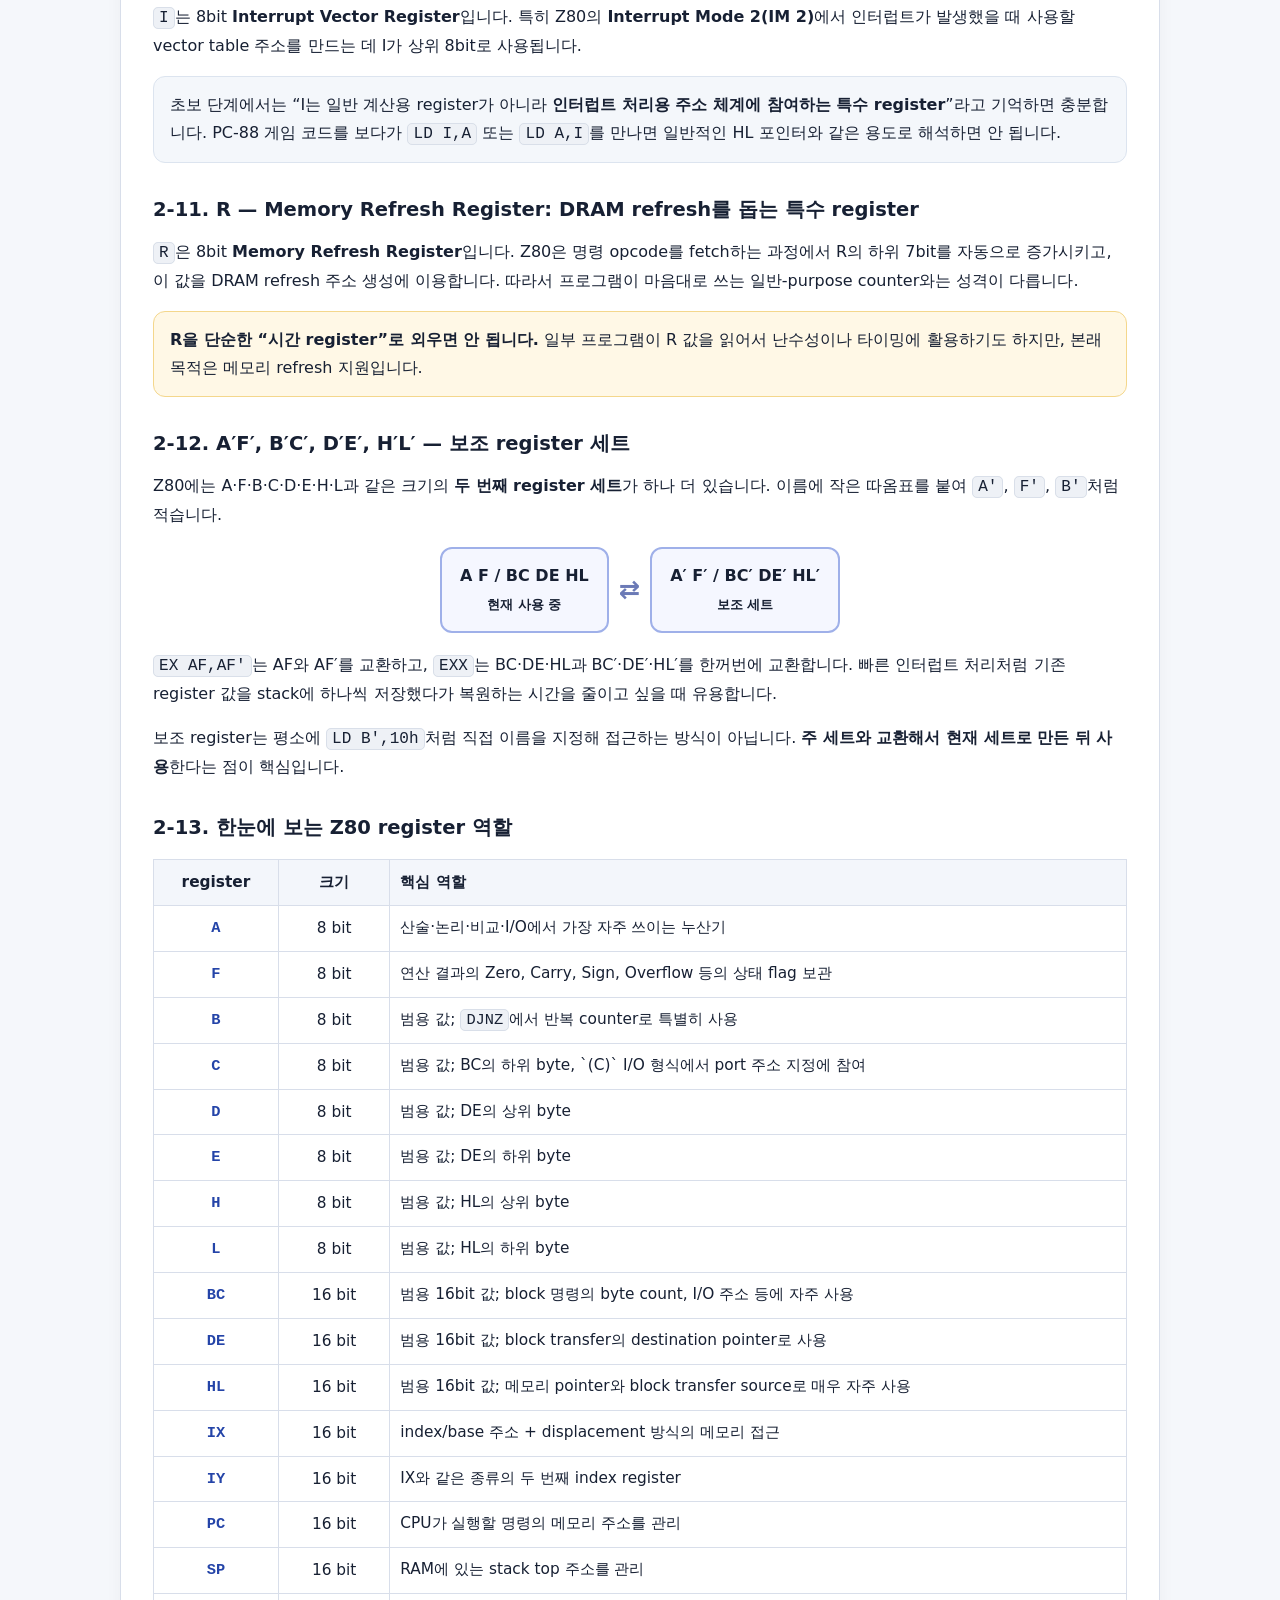
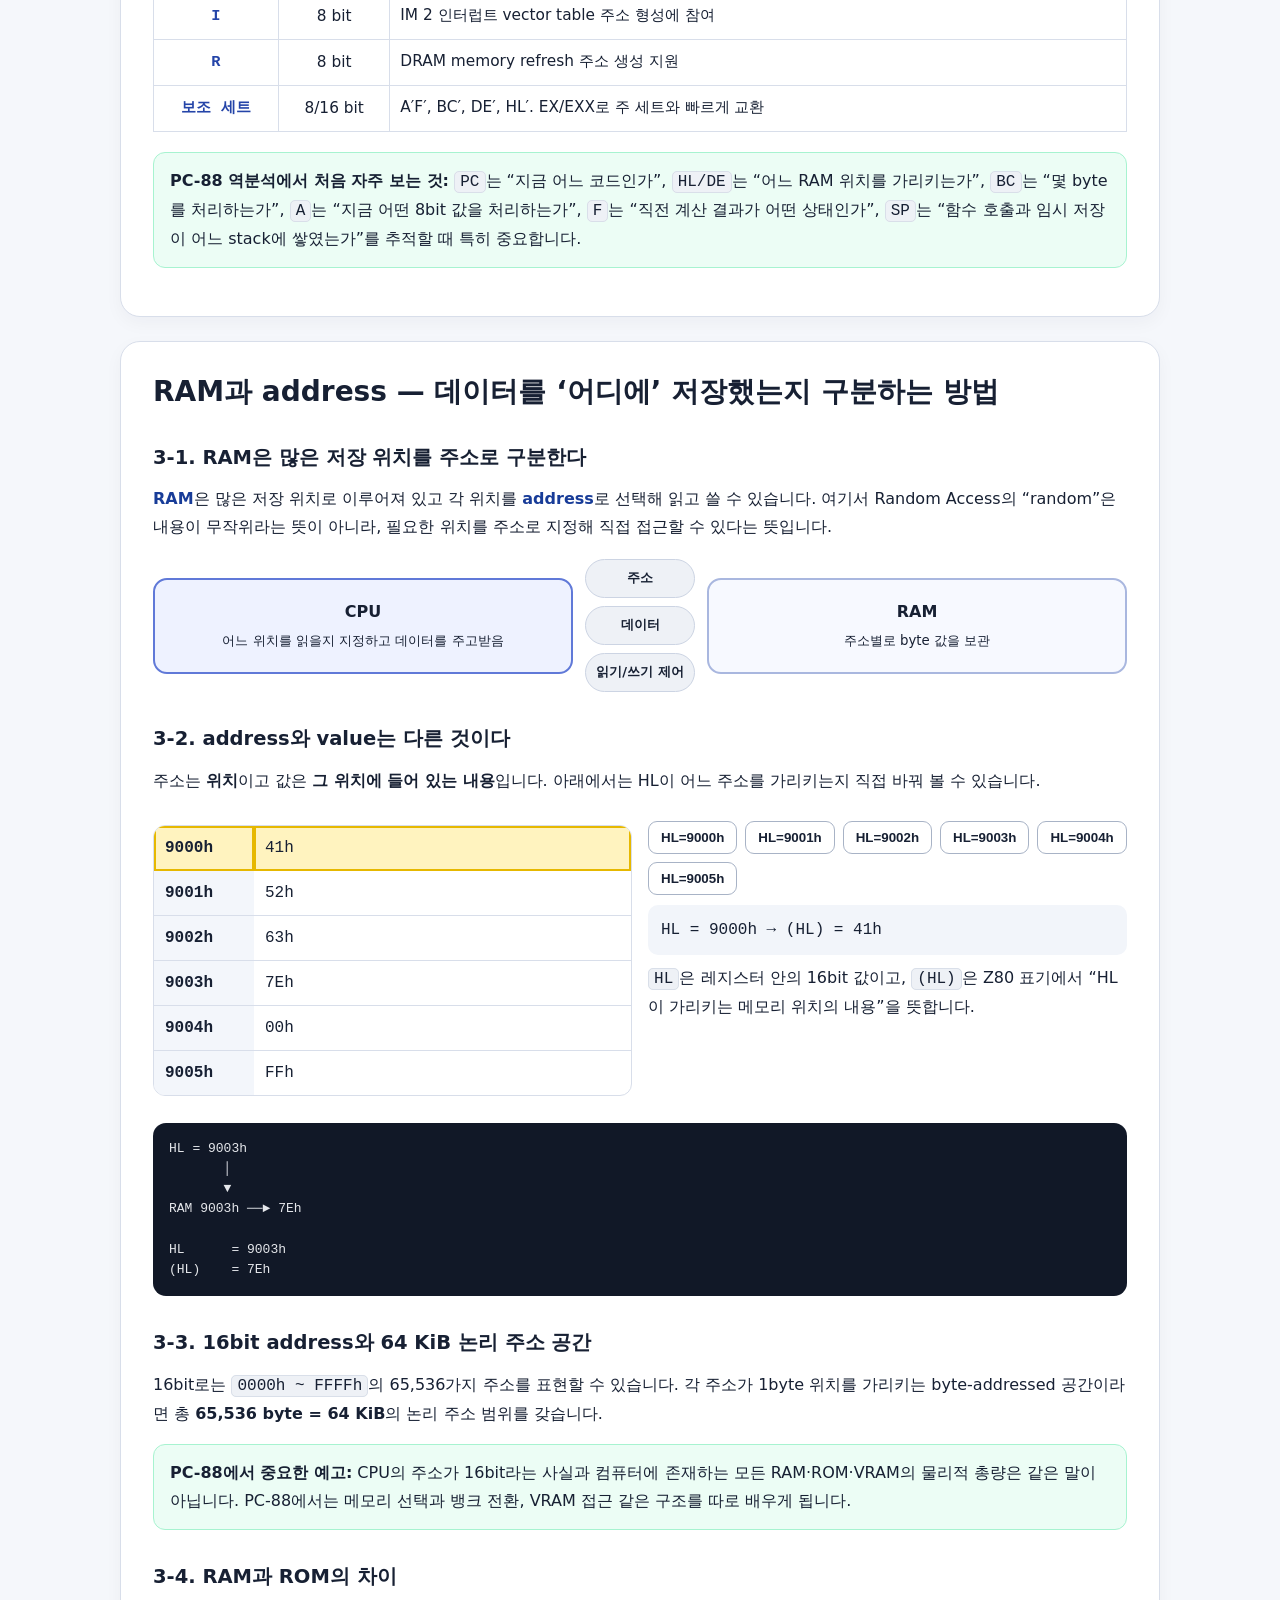
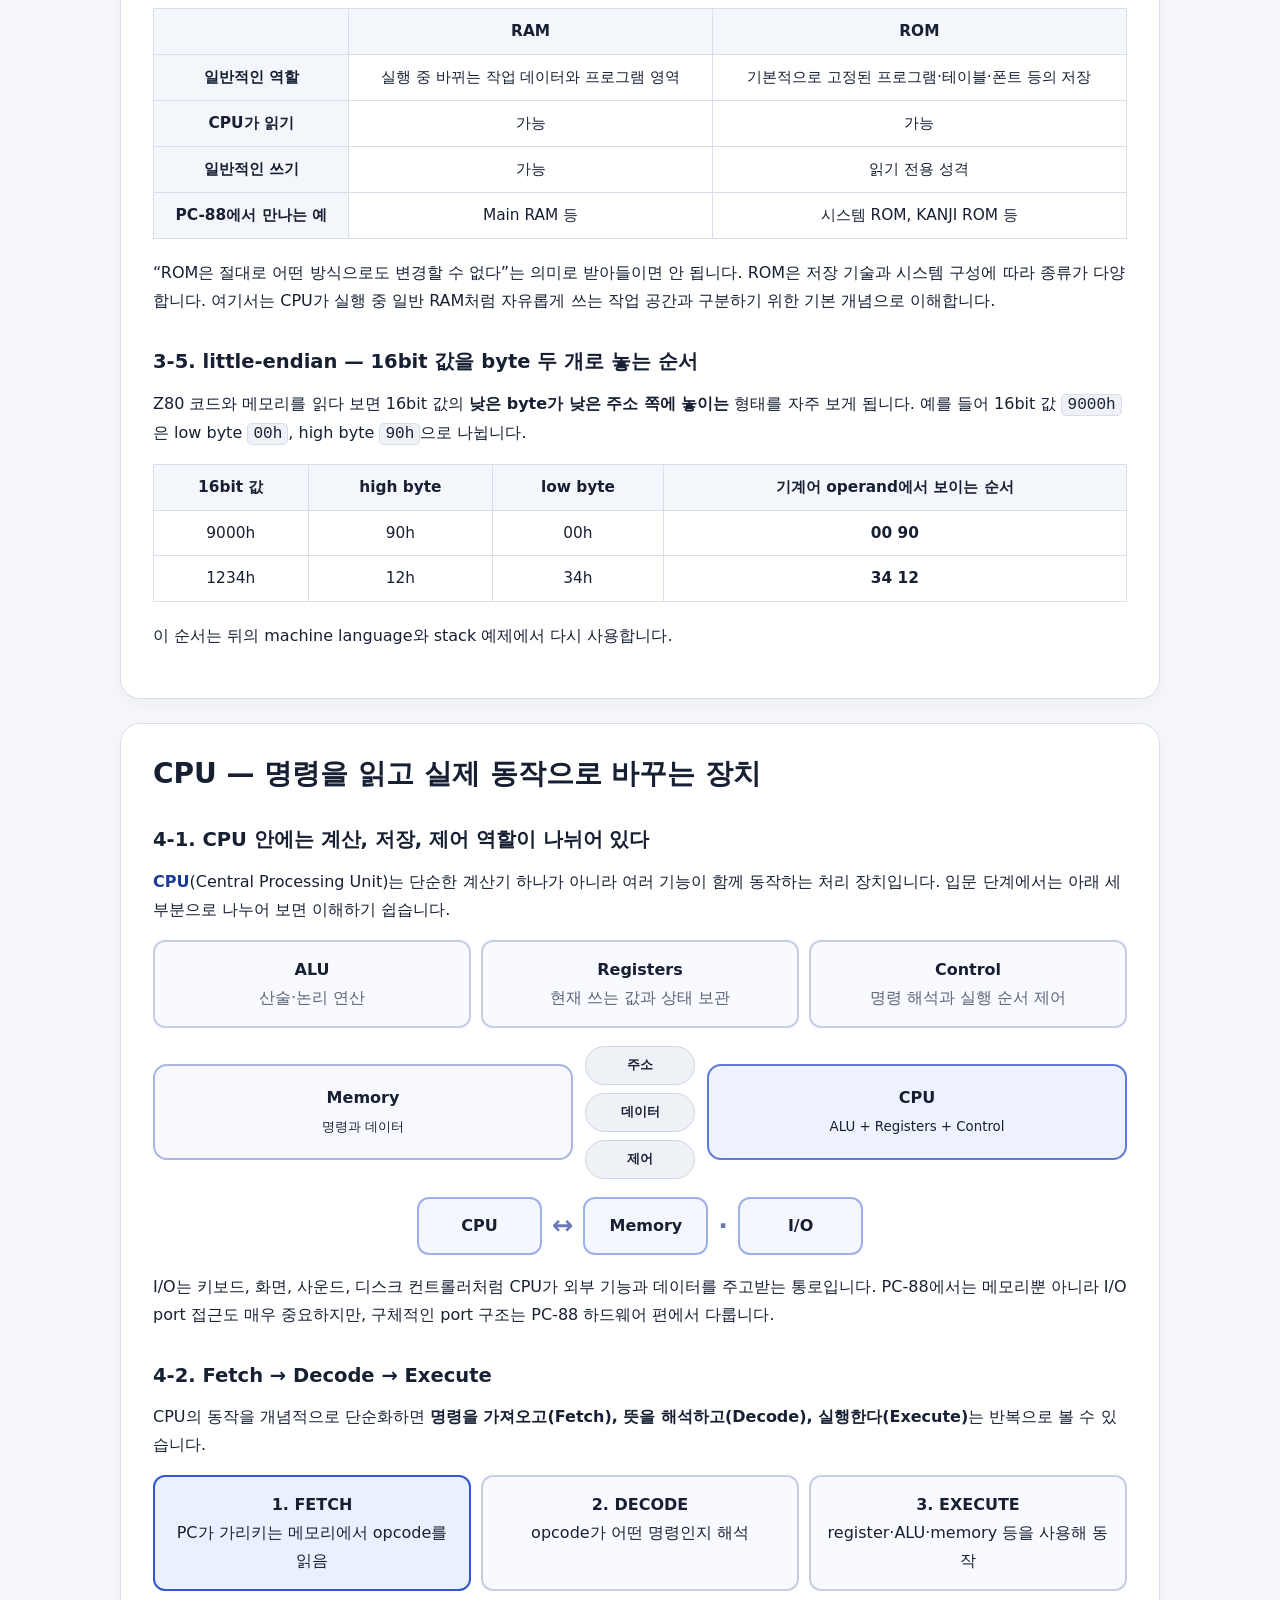
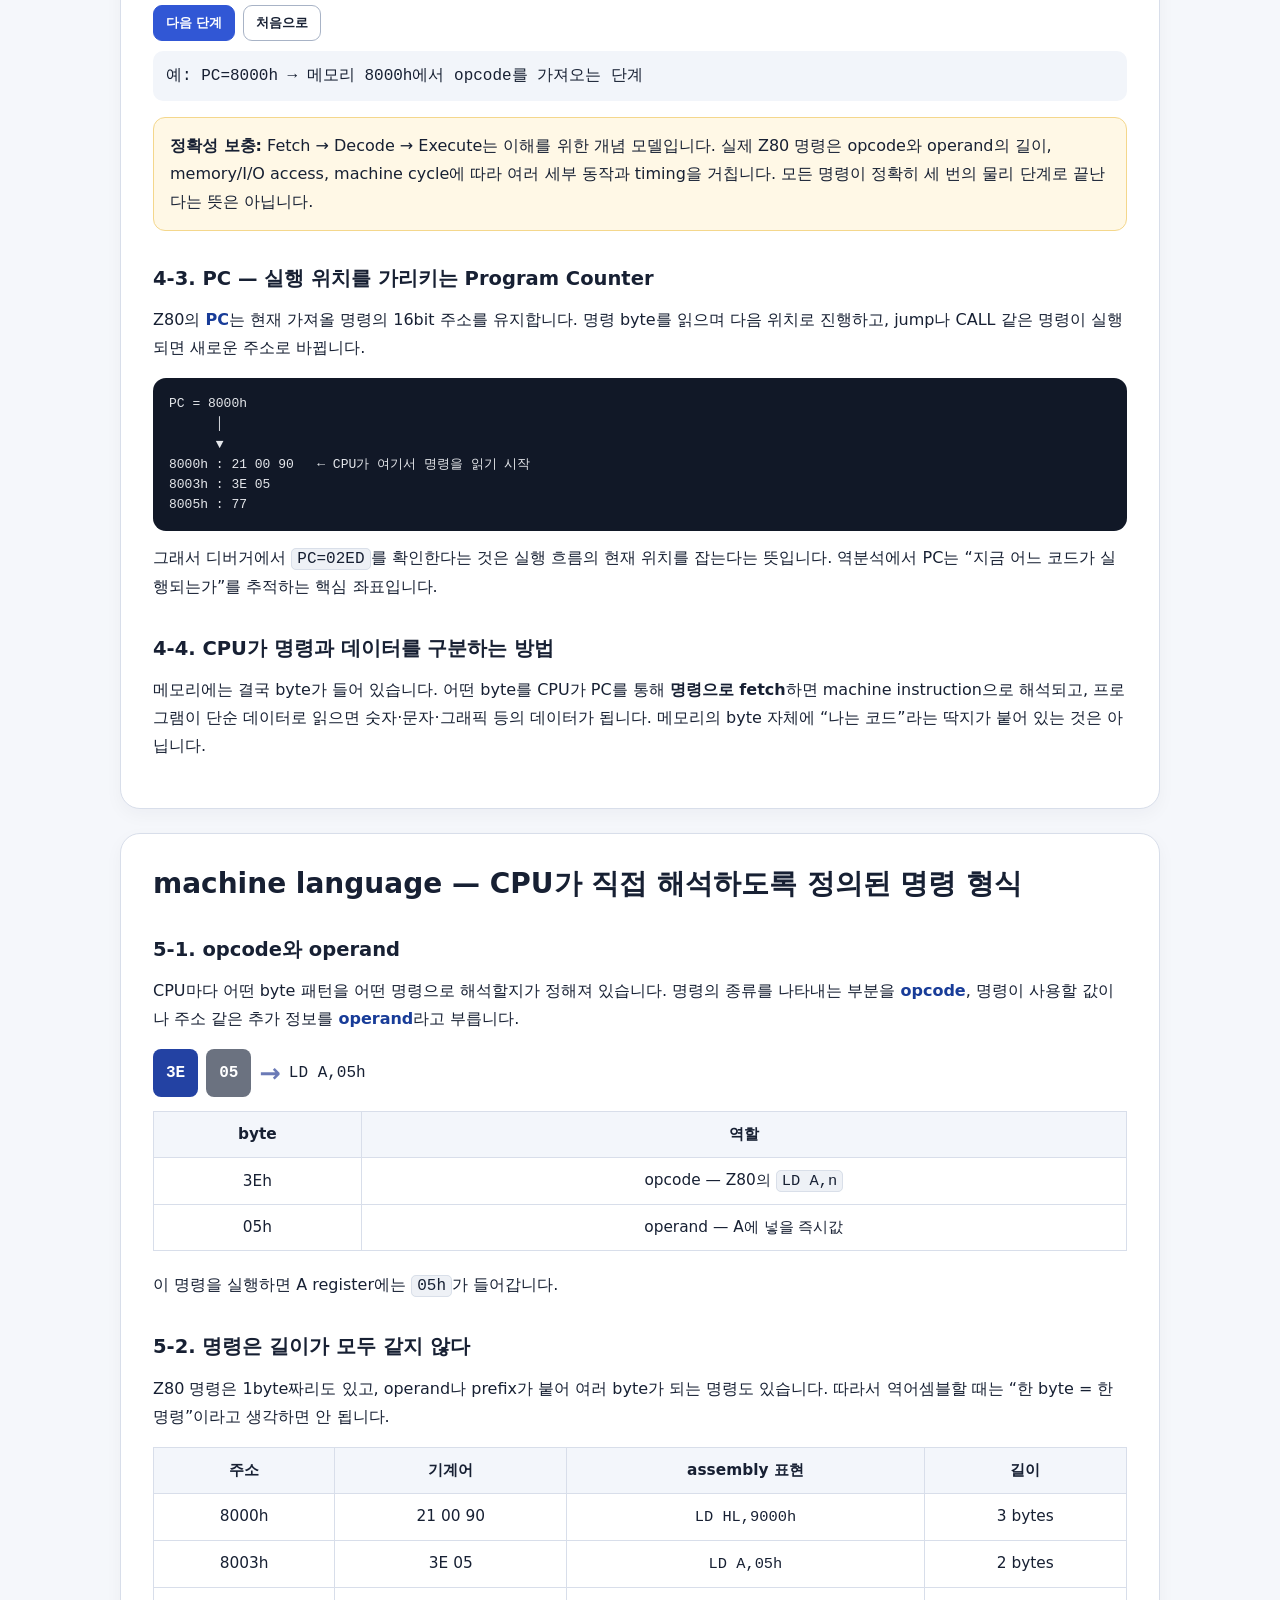
==== commit 5915129c: "Unify course header and navigation format" ====
--- a/course/00.html
+++ b/course/00.html
@@ -15,8 +15,8 @@
 body{margin:0;background:var(--bg);color:var(--ink);font-family:system-ui,-apple-system,"Segoe UI","Noto Sans KR","Malgun Gothic",sans-serif;line-height:1.75}
 a{color:var(--accent2)}
 header{background:linear-gradient(135deg,#172554,#2746b8);color:#fff;padding:54px 20px 46px}
-.header-inner{max-width:1080px;margin:auto}.eyebrow{font-size:.9rem;letter-spacing:.08em;font-weight:800;opacity:.82}
-h1{font-size:clamp(2rem,5vw,3.4rem);line-height:1.13;margin:.35rem 0 .8rem}.lead{max-width:920px;font-size:1.08rem;color:#e3e9ff;margin:0}
+.header-inner{max-width:1080px;margin:auto}.crumb{font-size:.9rem;font-weight:800;opacity:.85;margin-bottom:12px}.crumb a{color:inherit;text-decoration:none}.crumb a:hover{text-decoration:underline}.eyebrow{font-size:.9rem;letter-spacing:.08em;font-weight:800;opacity:.82}
+h1{font-size:clamp(2rem,5vw,3.4rem);line-height:1.13;margin:.35rem 0 .8rem}.lead{max-width:930px;font-size:1.08rem;color:#e3e9ff;margin:0}
 .wrap{max-width:1080px;margin:0 auto;padding:24px 20px 80px}
 nav.toc{background:var(--paper);border:1px solid var(--line);box-shadow:var(--shadow);border-radius:18px;padding:20px 22px;margin-top:-24px;position:relative}
 nav.toc strong{display:block;margin-bottom:8px}nav.toc ol{margin:0;padding-left:1.4rem;columns:2;column-gap:2rem}nav.toc li{break-inside:avoid;margin:.25rem 0}
@@ -51,6 +51,7 @@
 <body>
 <header>
   <div class="header-inner">
+    <div class="crumb"><a href="../index.html">PC-88 게임 분석 기초 강좌</a> / 0부</div>
     <div class="eyebrow">PC-88 GAME ANALYSIS · FOUNDATION 00</div>
     <h1>PC-88 게임 분석을 위한 컴퓨터 기초 0부</h1>
     <p class="lead">bit와 논리에서 시작해 register, RAM과 address, CPU, machine language, assembler, stack까지 이어집니다. 뒤에서 Z80과 PC-88을 분석할 때 실제로 계속 만나게 될 개념만 골라 한 흐름으로 설명합니다.</p>
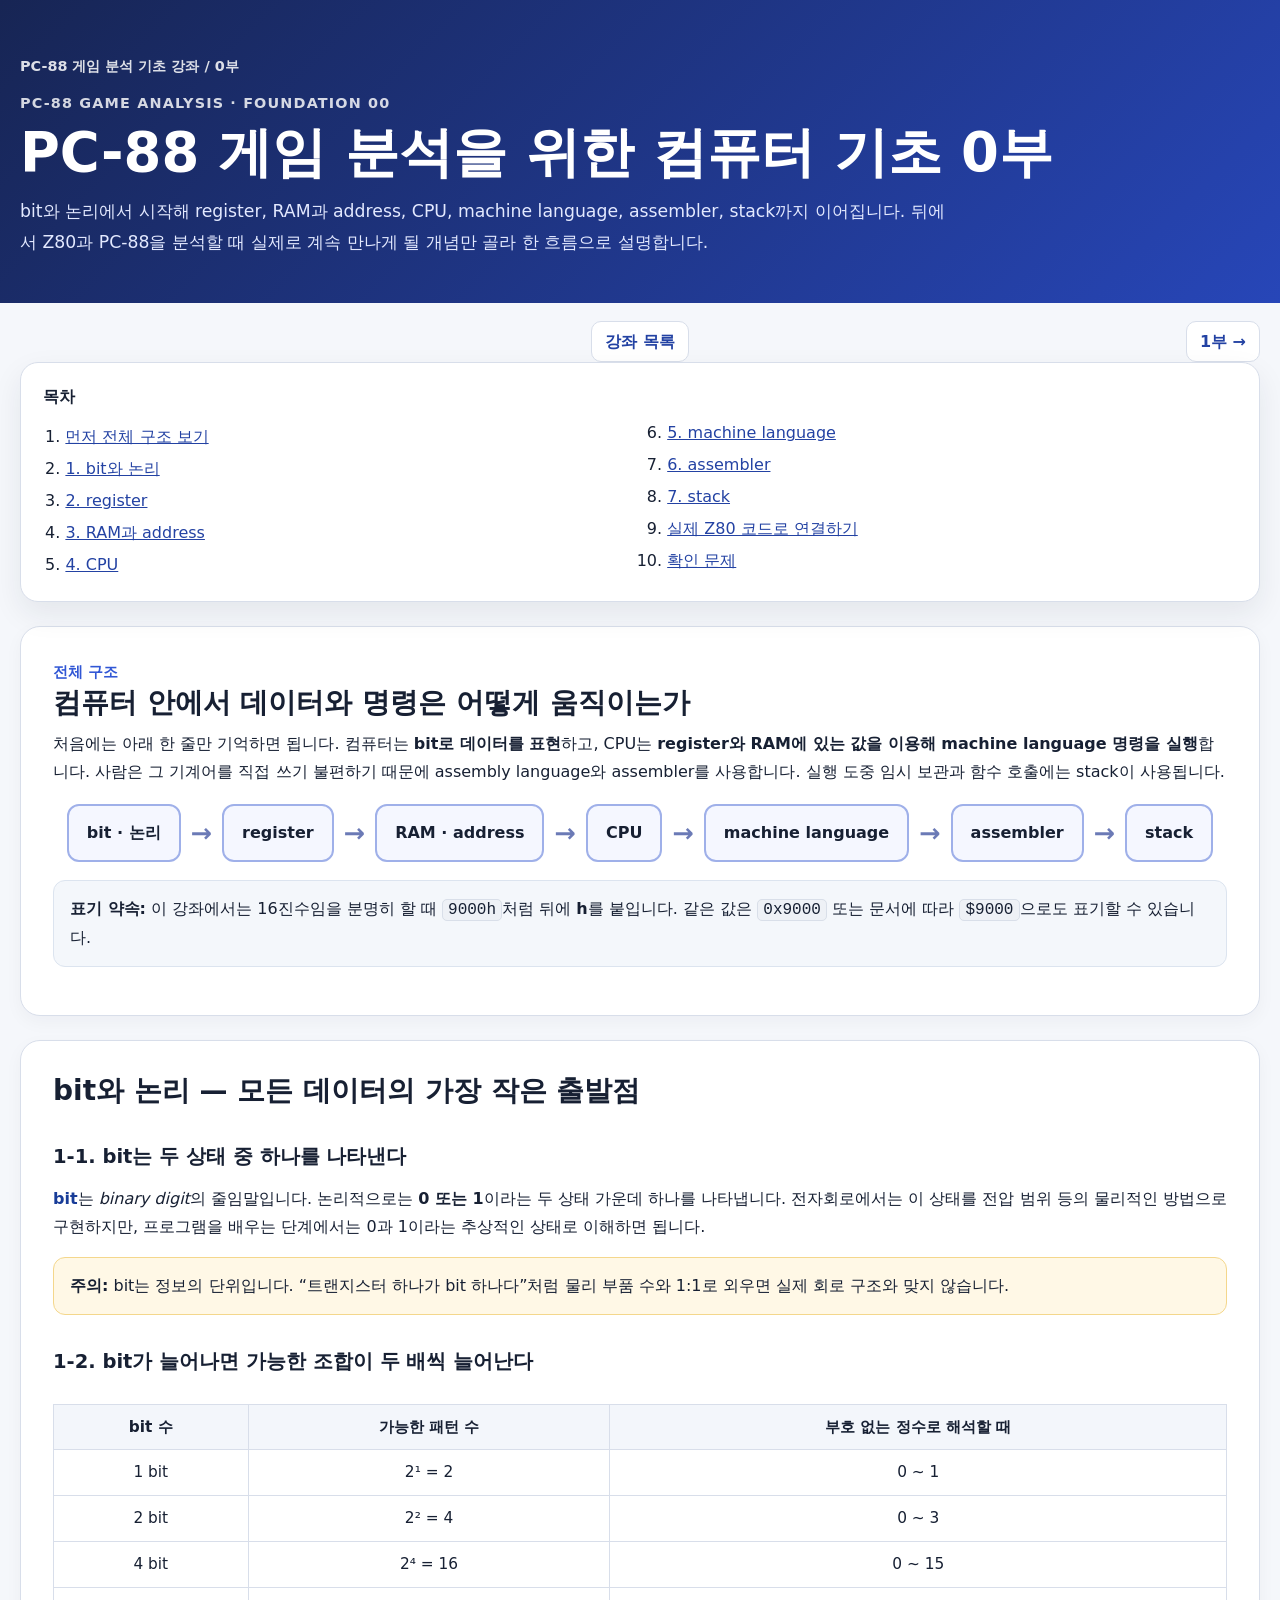
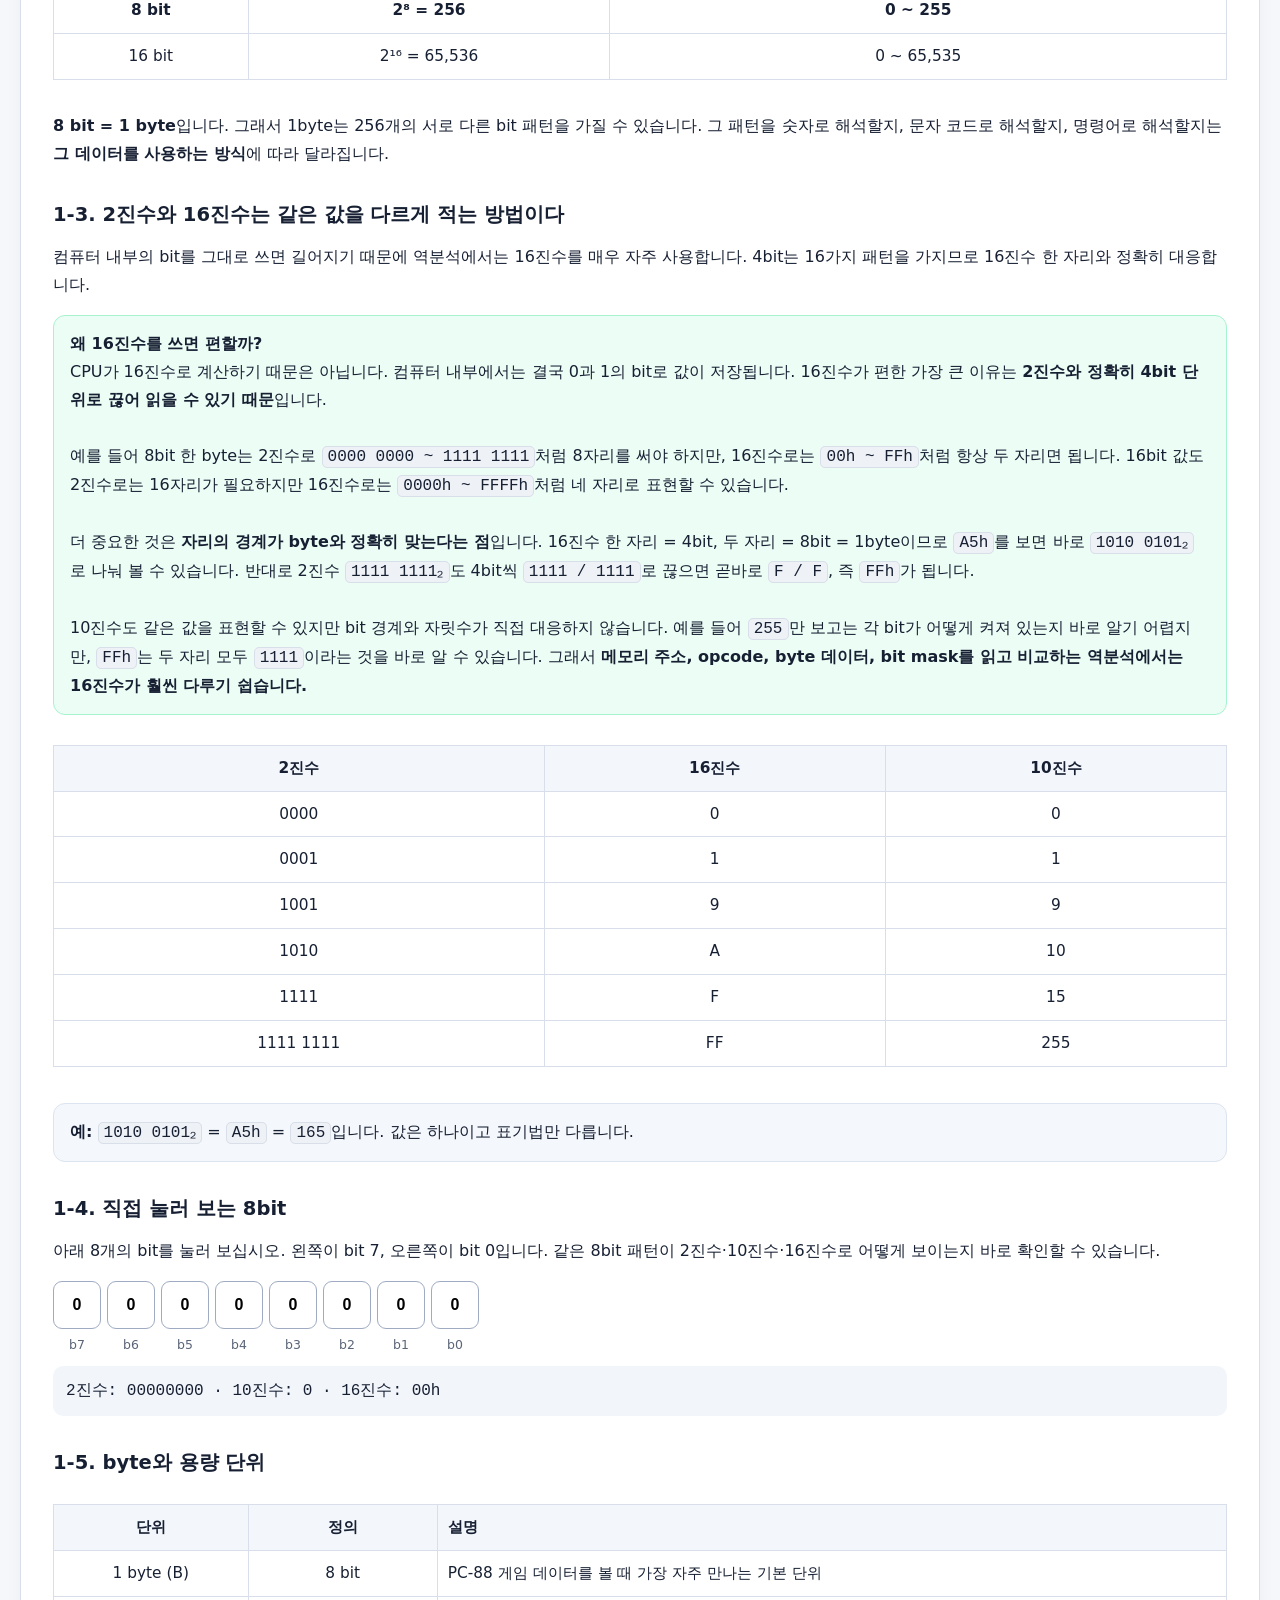
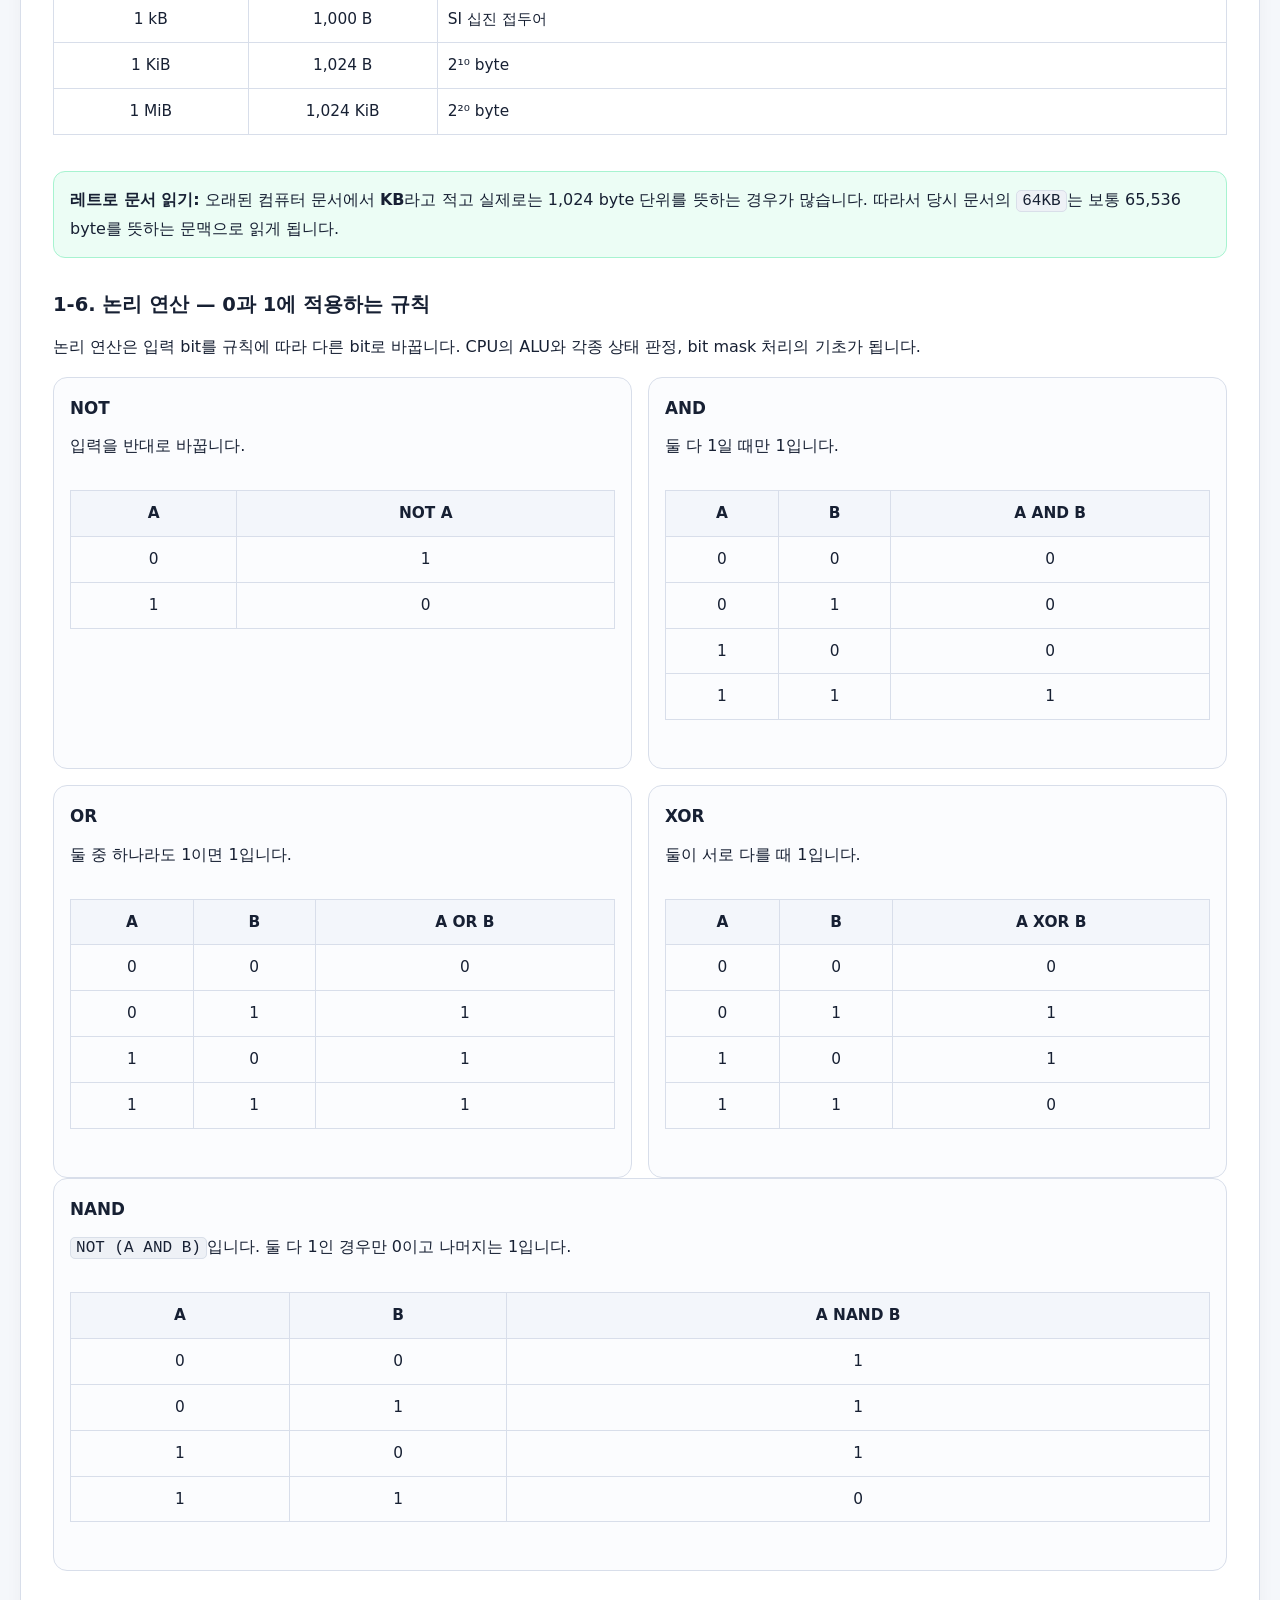
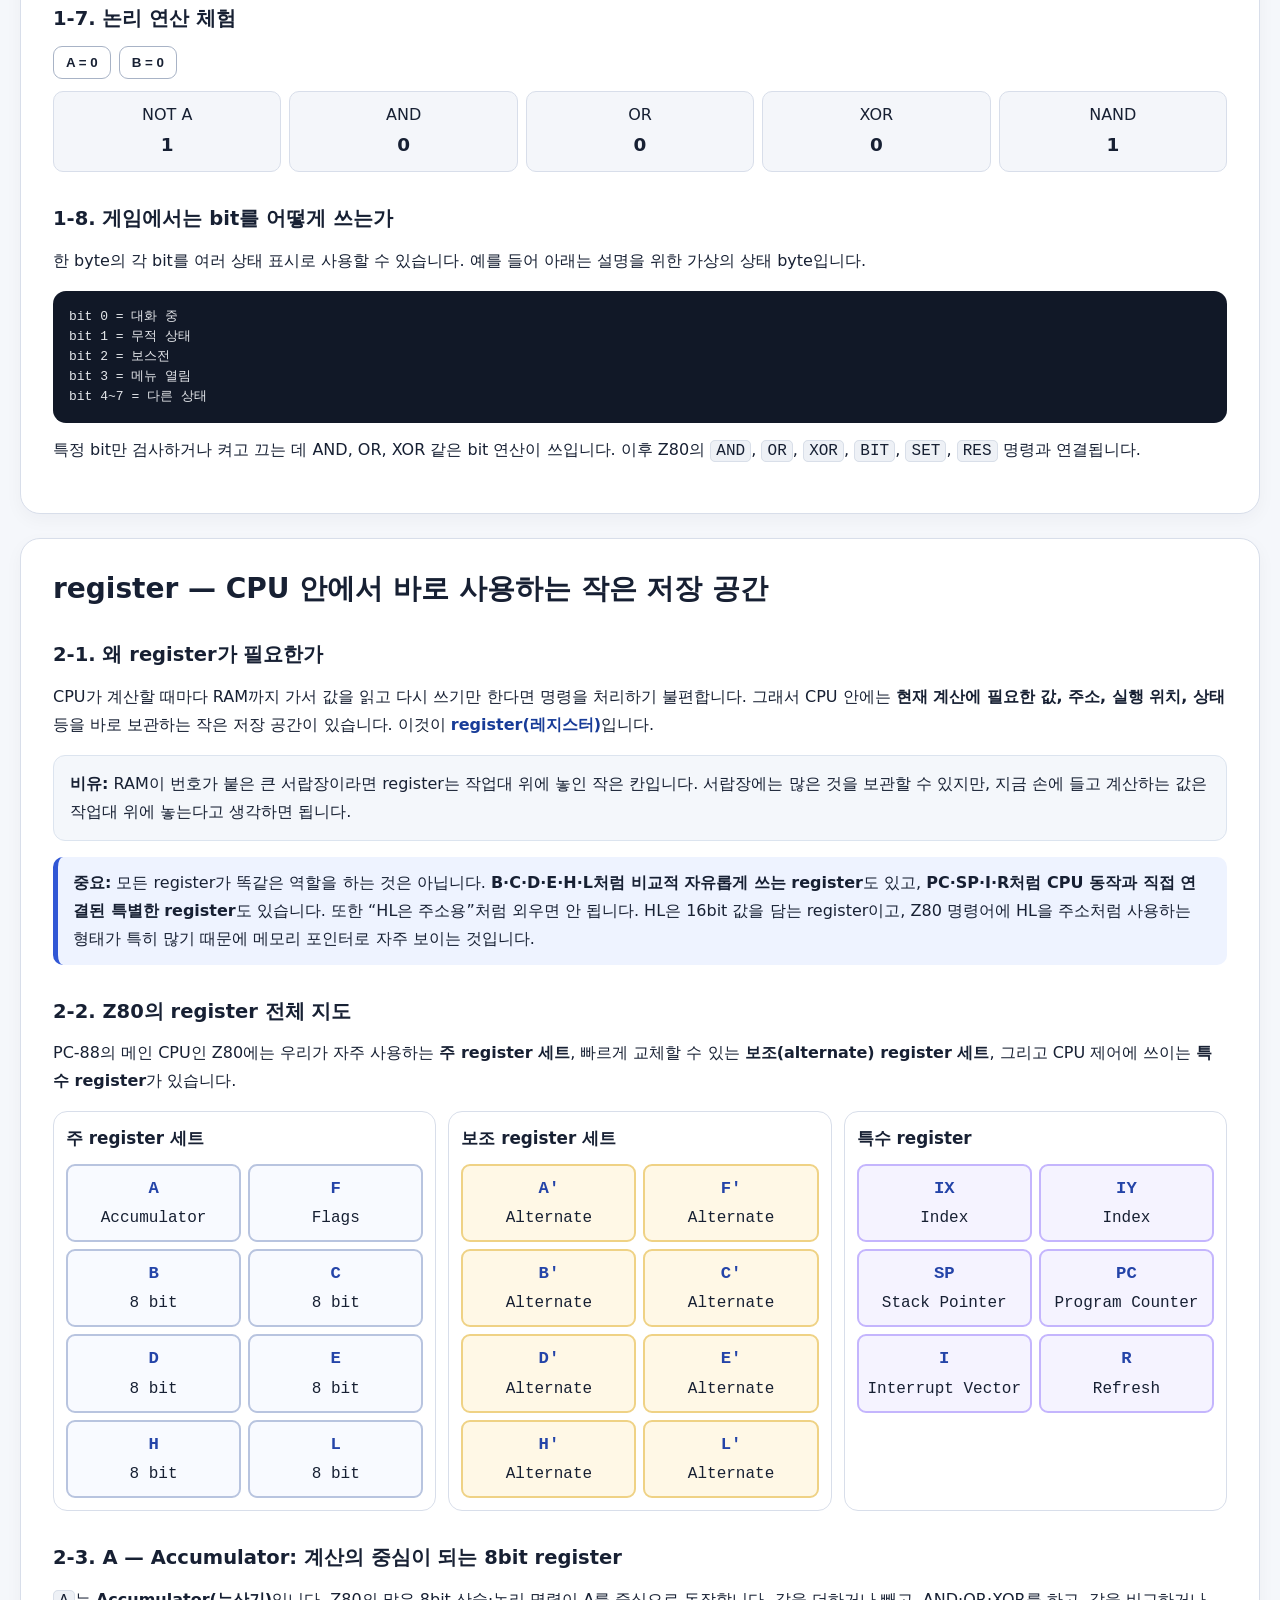
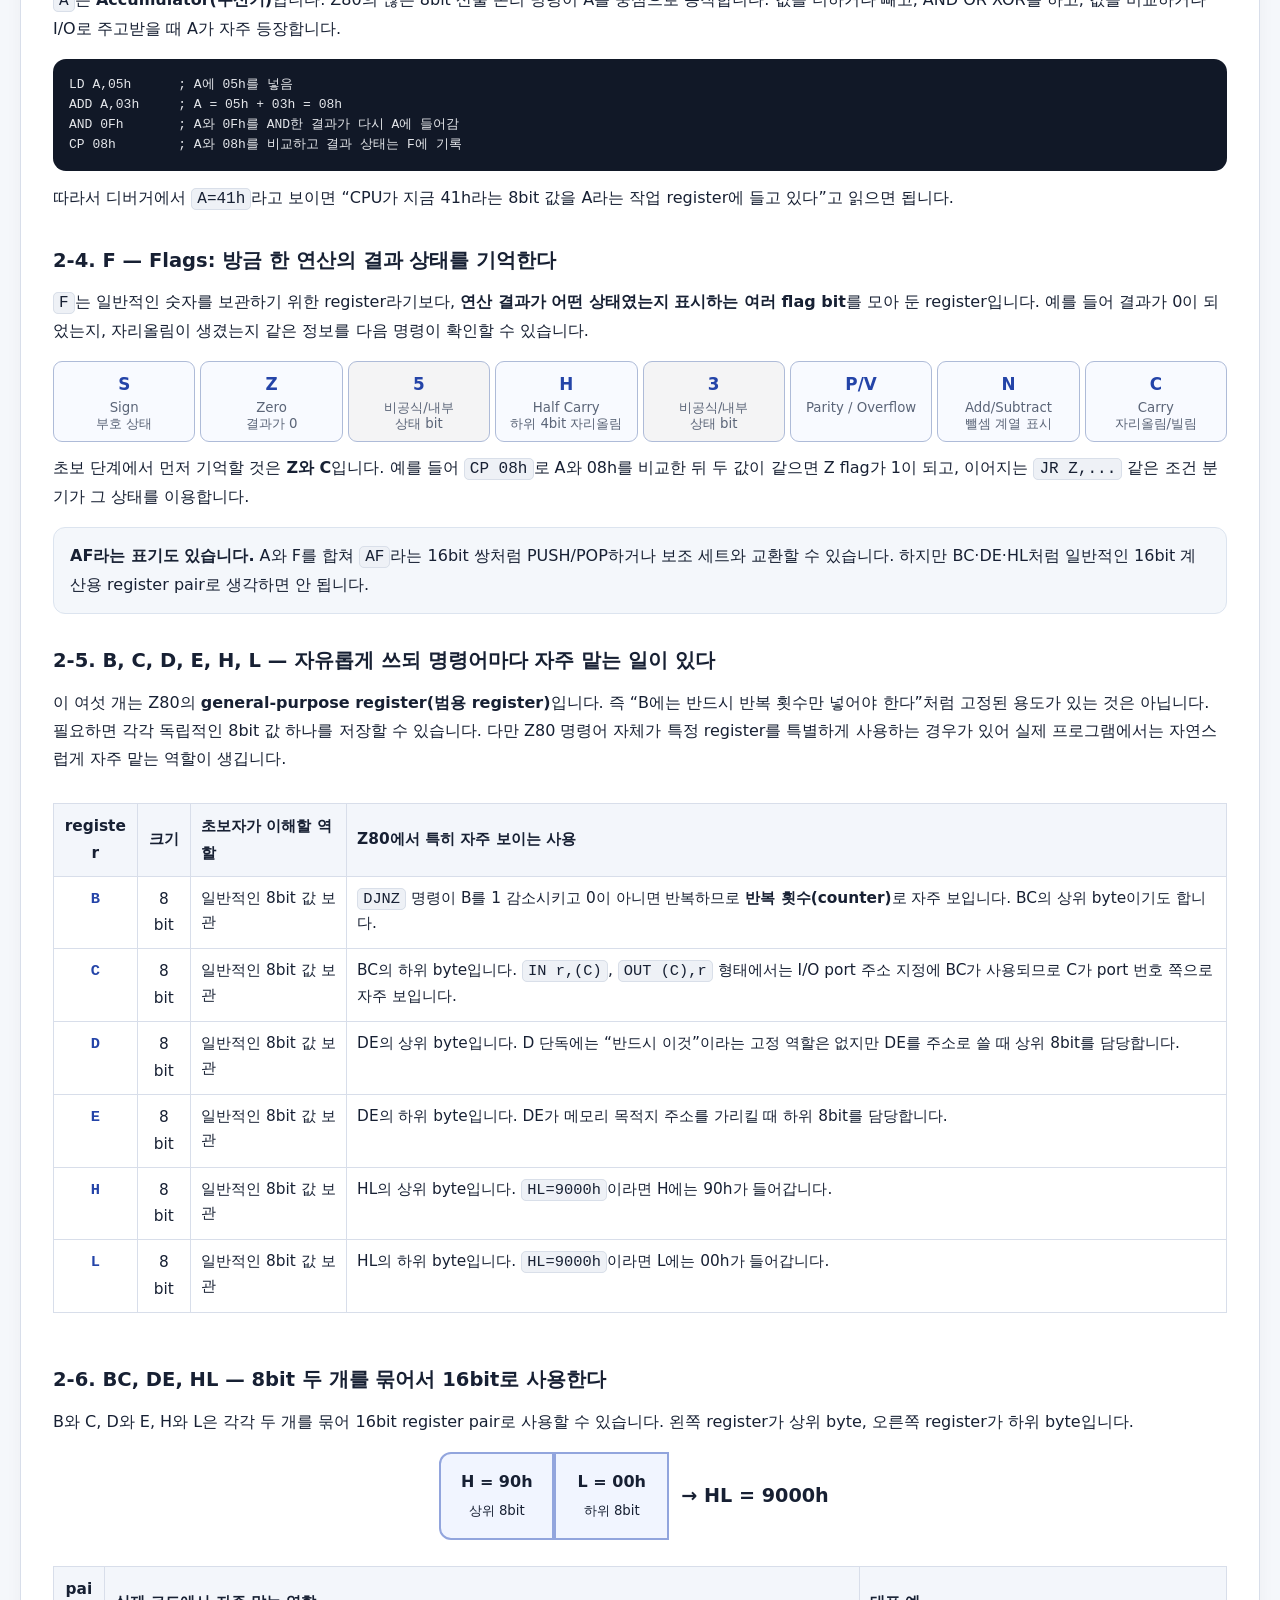
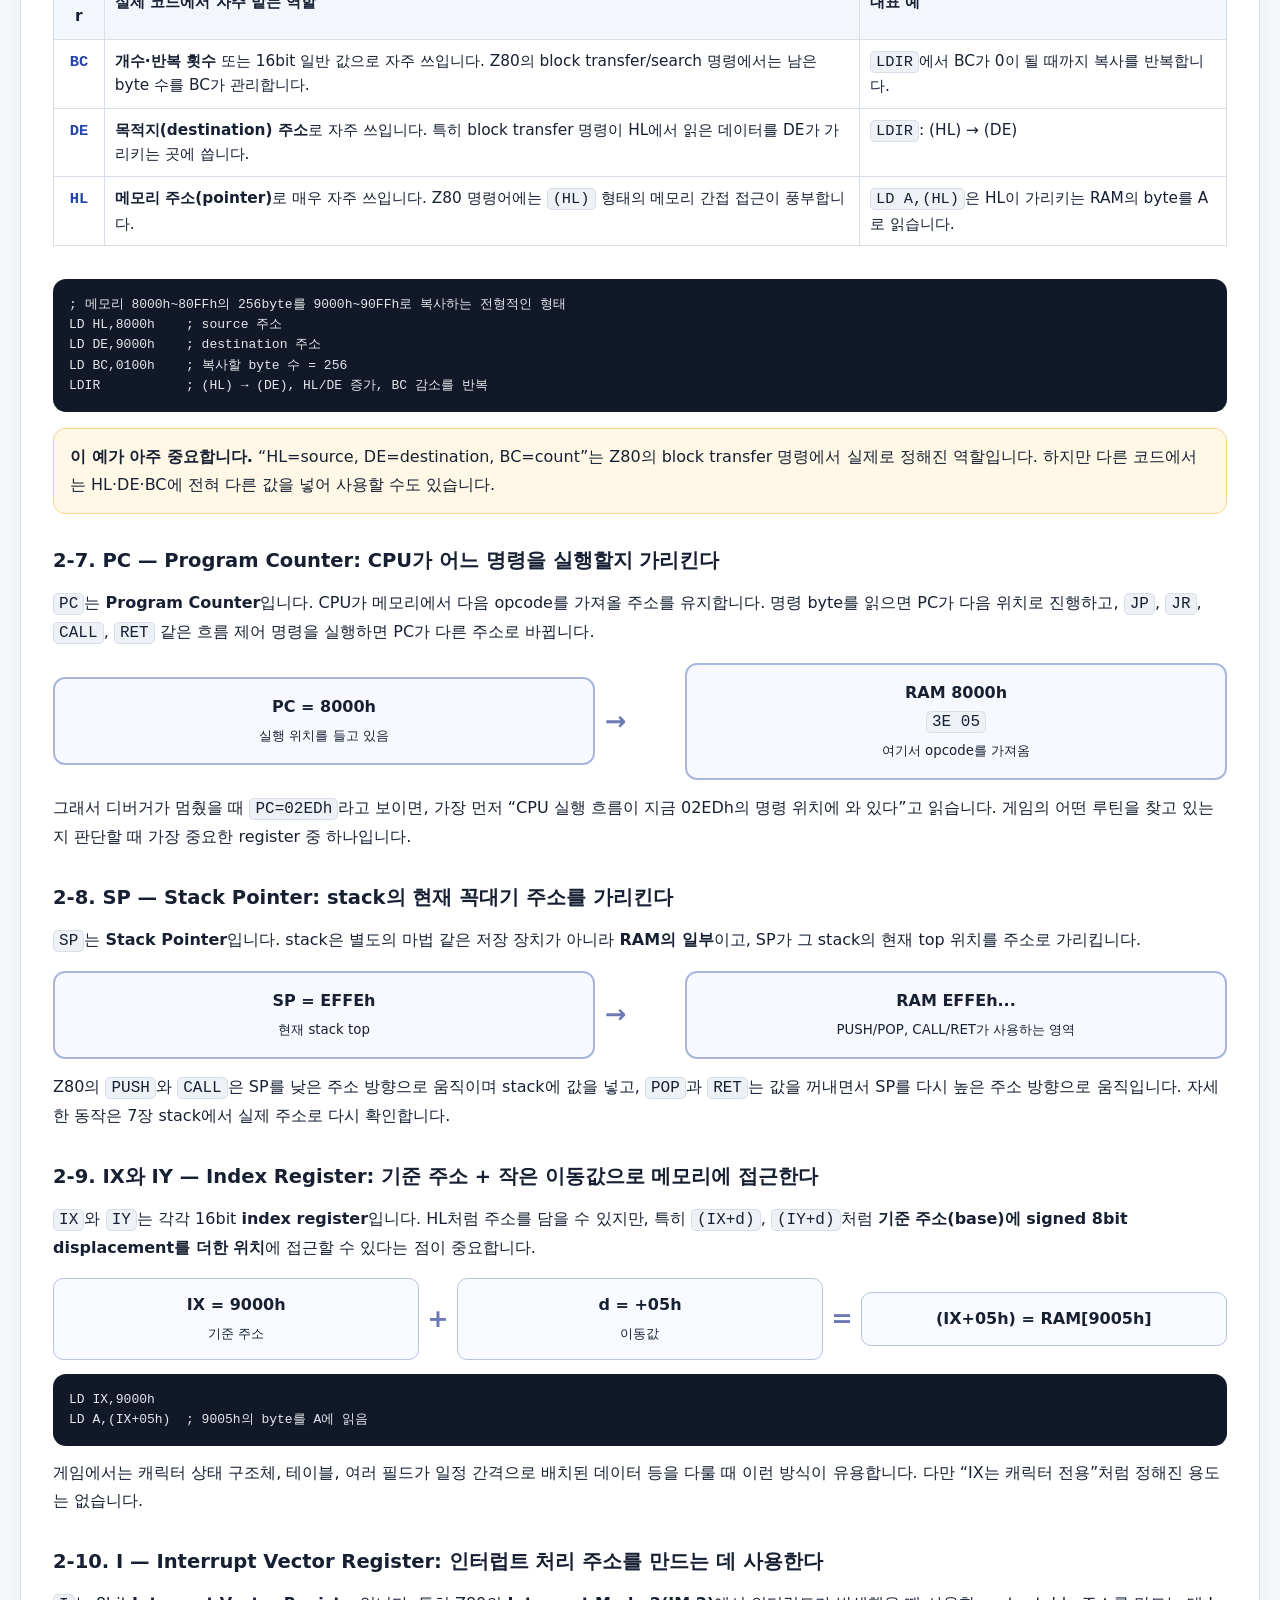
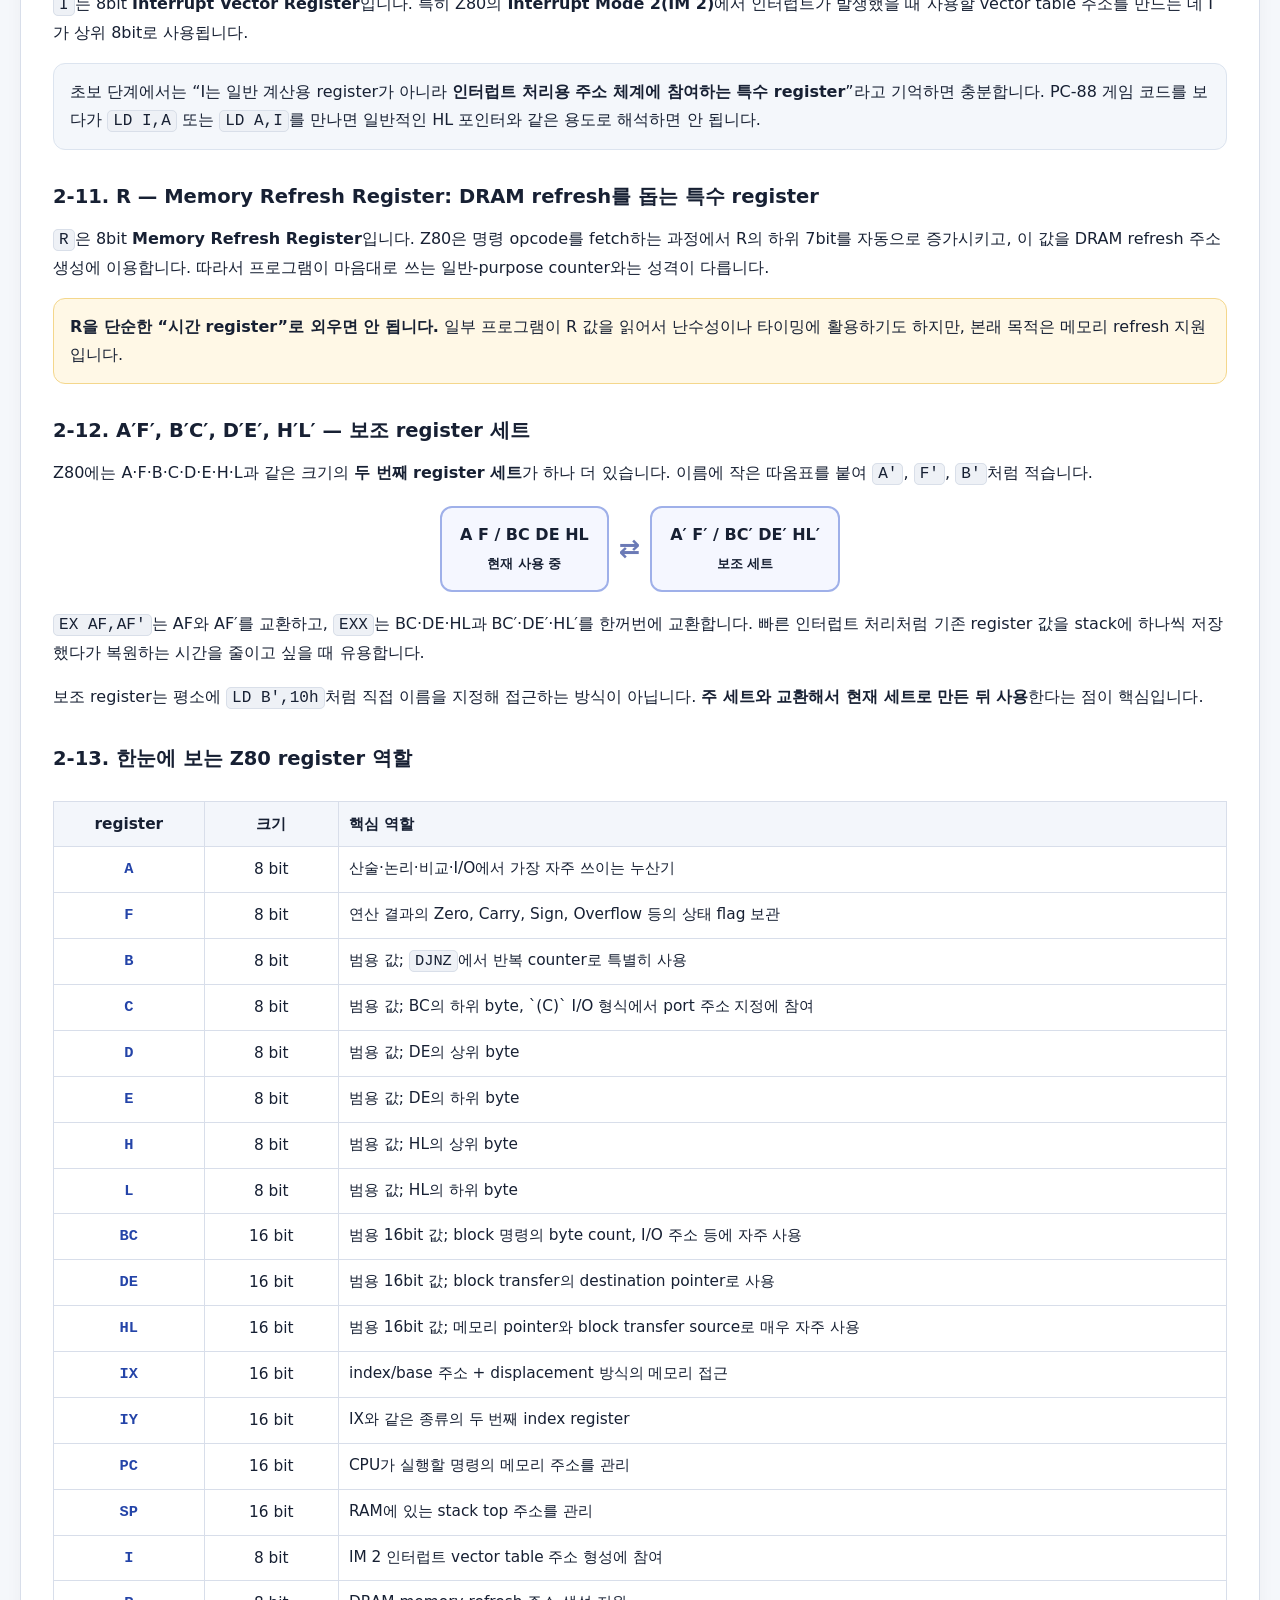
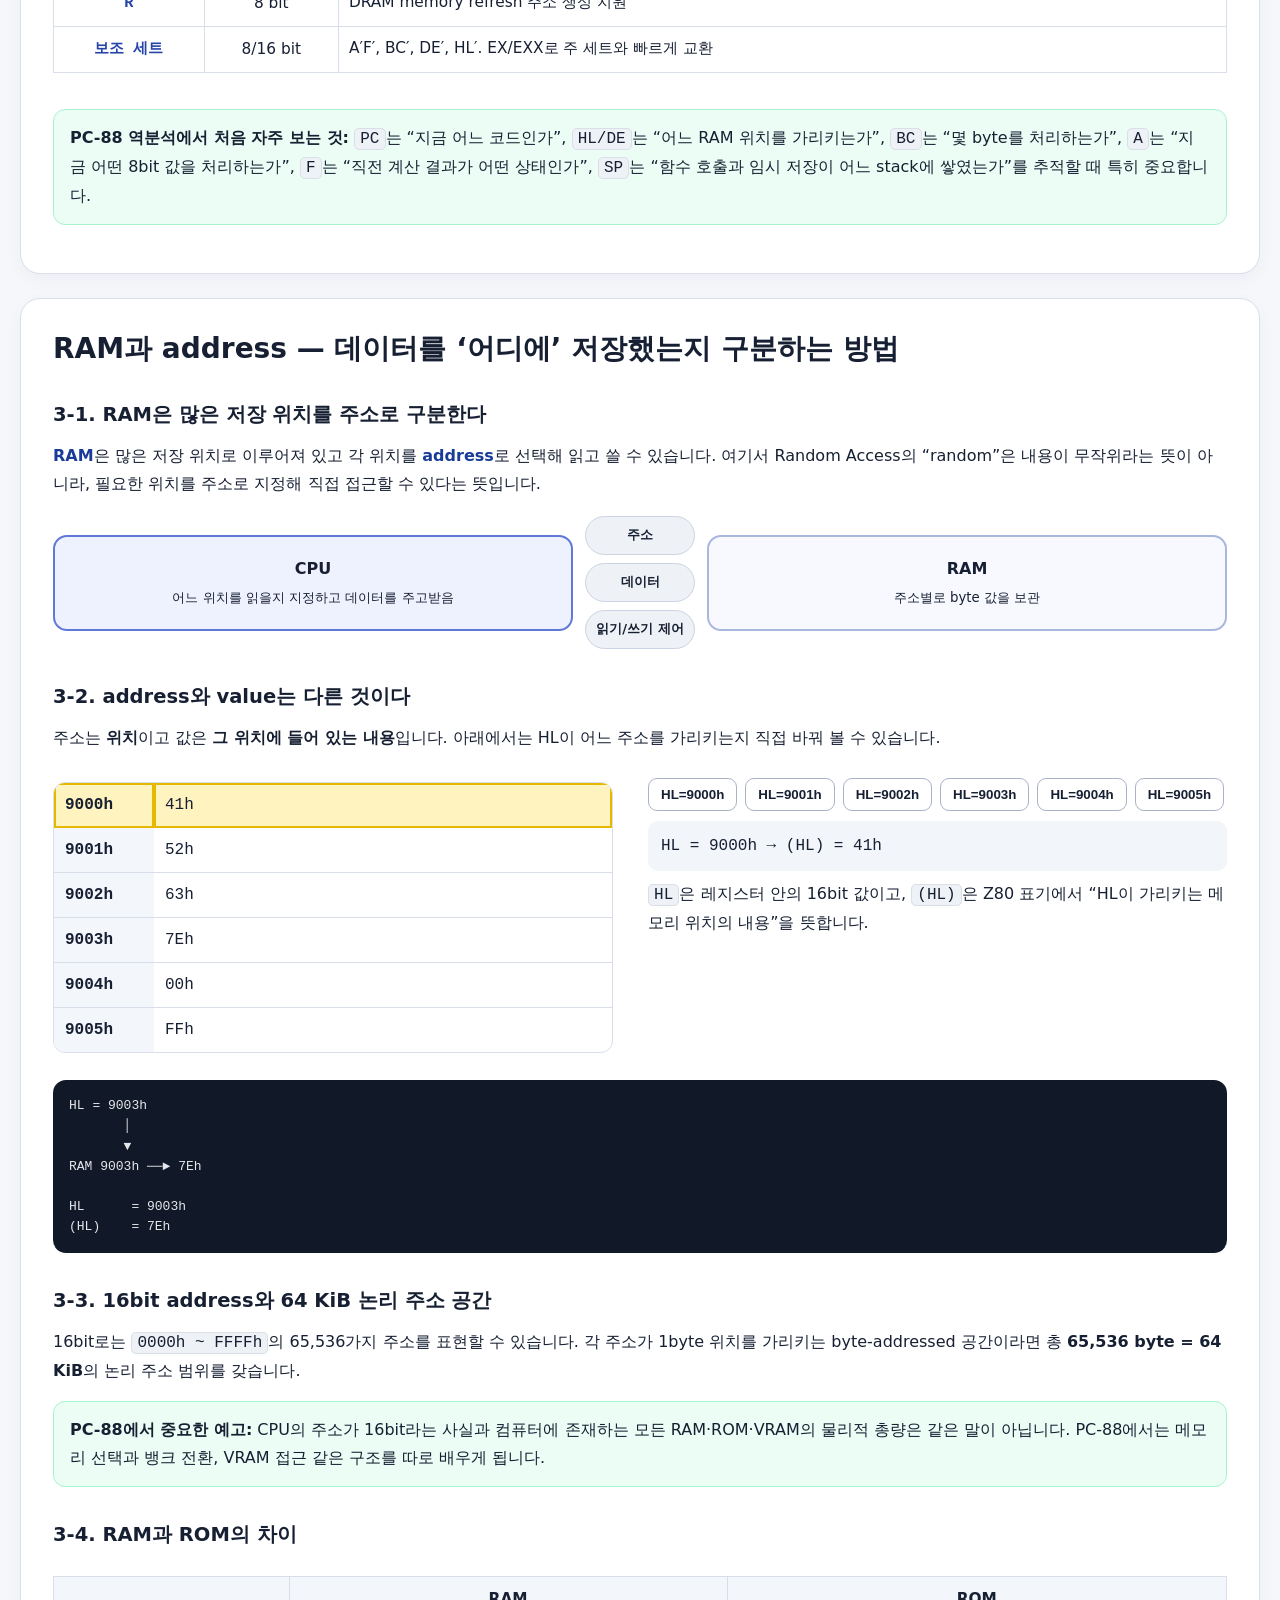
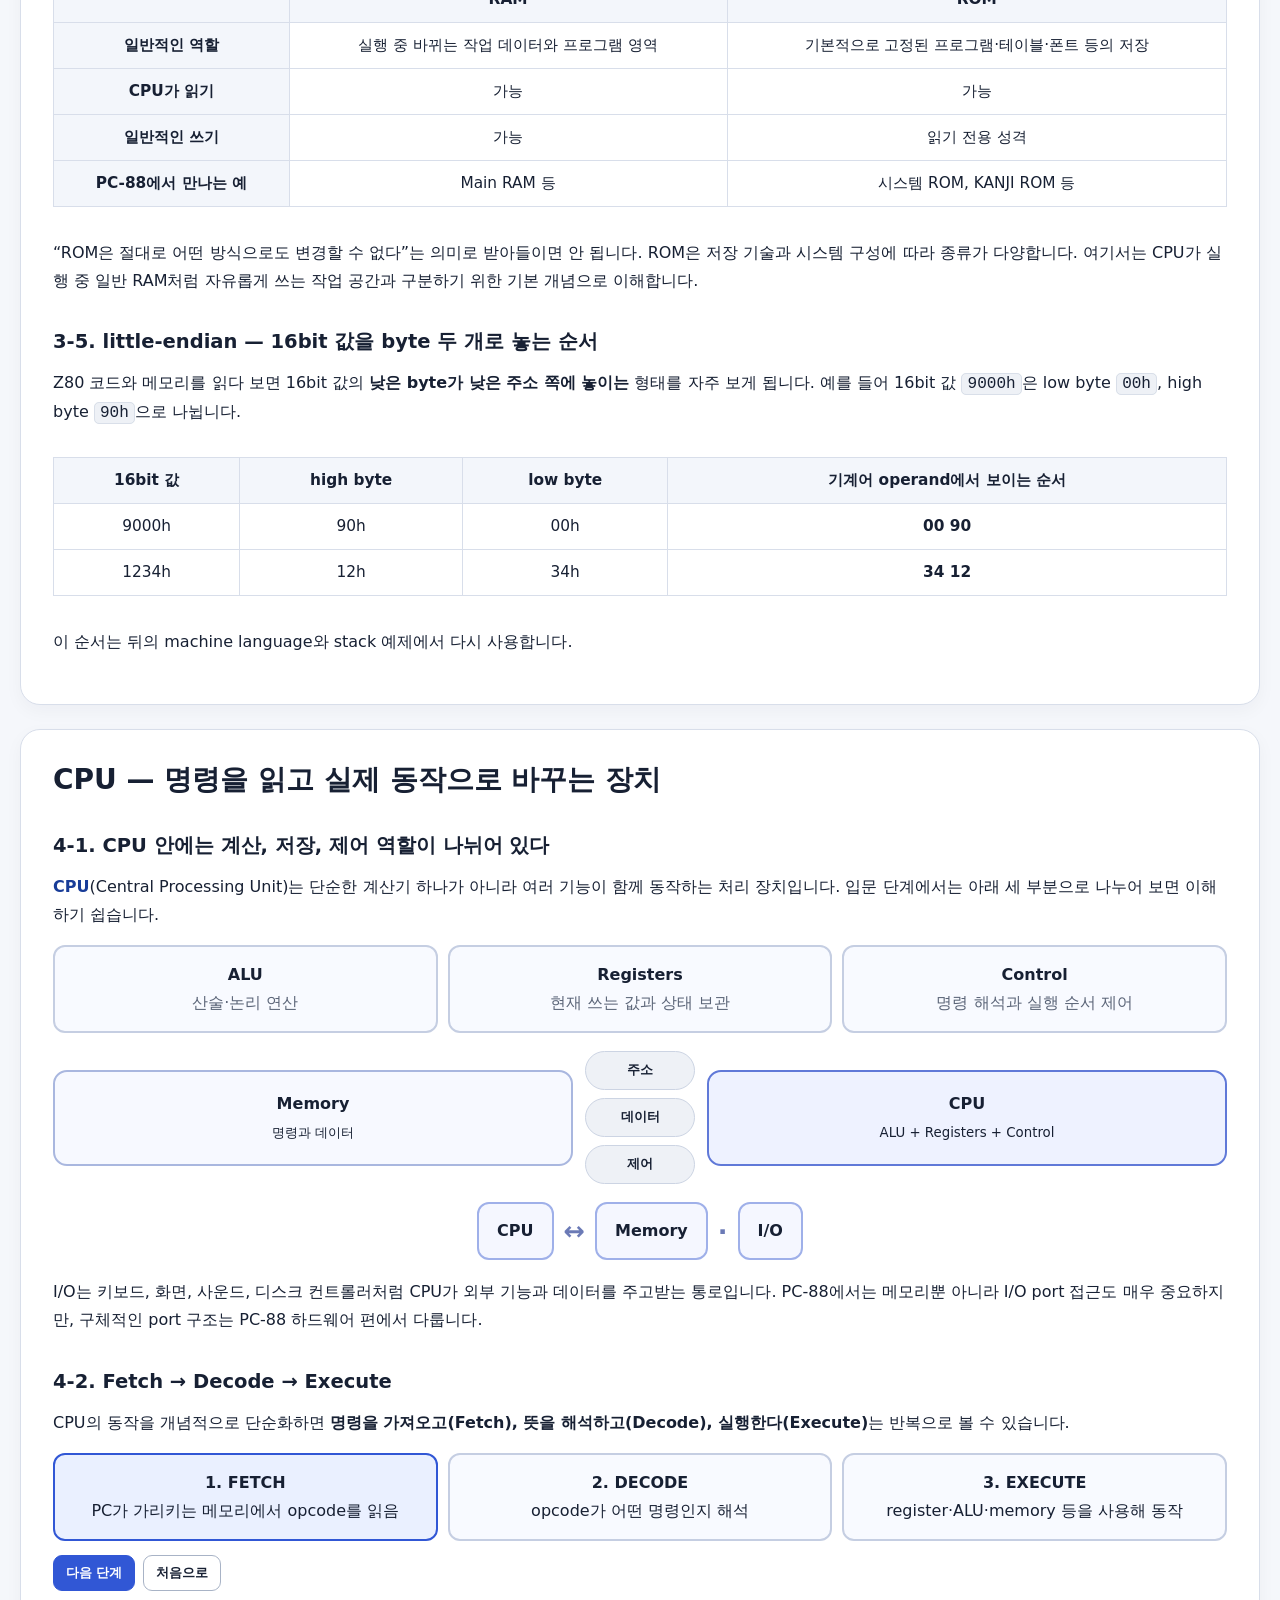
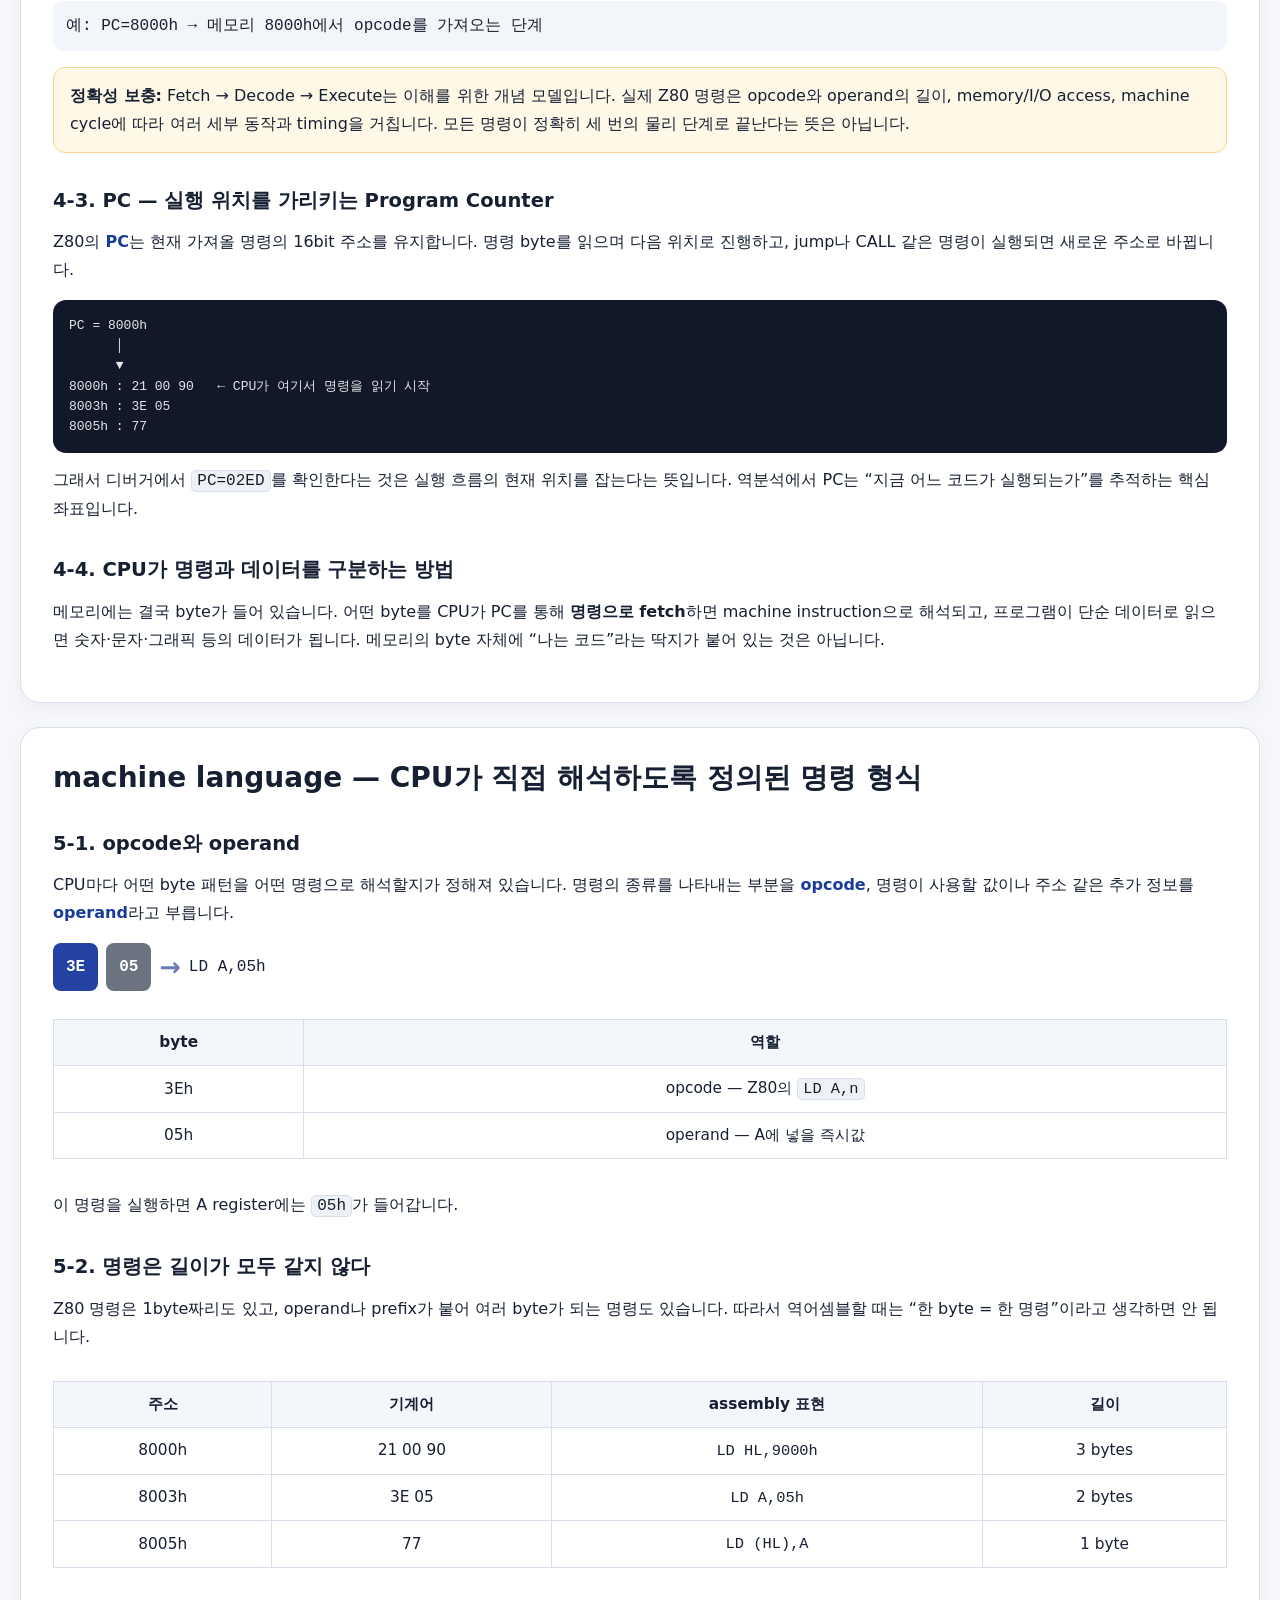
==== commit 7af7a72e: "Apply consistent mobile responsive layouts across foundation courses 00–06 and course index" ====
--- a/course/00.html
+++ b/course/00.html
@@ -47,8 +47,9 @@
 @media print{body{background:#fff}header{background:#fff;color:#000;padding:20px 0}.lead{color:#333}.wrap{padding:0}.toc,section{box-shadow:none;break-inside:avoid}button{display:none}.no-print{display:none}}
 .course-nav{max-width:1080px;margin:18px auto 0;padding:0 20px;display:grid;grid-template-columns:1fr auto 1fr;align-items:center;gap:12px;font-weight:800}.course-nav-bottom{margin-top:28px;margin-bottom:24px}.course-nav a{padding:9px 13px;border:1px solid #d8deea;border-radius:10px;background:#fff;color:#2342a3;text-decoration:none;line-height:1.35}.course-nav a:hover{background:#eef3ff}.course-nav .course-prev{justify-self:start}.course-nav .course-index{justify-self:center}.course-nav .course-next{justify-self:end}.course-nav .nav-empty{visibility:hidden}@media(max-width:800px){.course-nav{padding:0 16px;gap:6px}.course-nav a{padding:8px 9px;font-size:.9rem}}
 </style>
+<link rel="stylesheet" href="../assets/course-responsive.css">
 </head>
-<body>
+<body class="pc88-responsive">
 <header>
   <div class="header-inner">
     <div class="crumb"><a href="../index.html">PC-88 게임 분석 기초 강좌</a> / 0부</div>
@@ -105,7 +106,7 @@
   <div class="warning"><b>주의:</b> bit는 정보의 단위입니다. “트랜지스터 하나가 bit 하나다”처럼 물리 부품 수와 1:1로 외우면 실제 회로 구조와 맞지 않습니다.</div>
 
   <h3>1-2. bit가 늘어나면 가능한 조합이 두 배씩 늘어난다</h3>
-  <table>
+  <div class="course-table-scroll"><table>
     <thead><tr><th>bit 수</th><th>가능한 패턴 수</th><th>부호 없는 정수로 해석할 때</th></tr></thead>
     <tbody>
       <tr><td>1 bit</td><td>2¹ = 2</td><td>0 ~ 1</td></tr>
@@ -114,7 +115,7 @@
       <tr><td><b>8 bit</b></td><td><b>2⁸ = 256</b></td><td><b>0 ~ 255</b></td></tr>
       <tr><td>16 bit</td><td>2¹⁶ = 65,536</td><td>0 ~ 65,535</td></tr>
     </tbody>
-  </table>
+  </table></div>
   <p><b>8 bit = 1 byte</b>입니다. 그래서 1byte는 256개의 서로 다른 bit 패턴을 가질 수 있습니다. 그 패턴을 숫자로 해석할지, 문자 코드로 해석할지, 명령어로 해석할지는 <b>그 데이터를 사용하는 방식</b>에 따라 달라집니다.</p>
 
   <h3>1-3. 2진수와 16진수는 같은 값을 다르게 적는 방법이다</h3>
@@ -124,14 +125,14 @@
 예를 들어 8bit 한 byte는 2진수로 <span class="inline-code">0000 0000 ~ 1111 1111</span>처럼 8자리를 써야 하지만, 16진수로는 <span class="inline-code">00h ~ FFh</span>처럼 항상 두 자리면 됩니다. 16bit 값도 2진수로는 16자리가 필요하지만 16진수로는 <span class="inline-code">0000h ~ FFFFh</span>처럼 네 자리로 표현할 수 있습니다.<br><br>
 더 중요한 것은 <b>자리의 경계가 byte와 정확히 맞는다는 점</b>입니다. 16진수 한 자리 = 4bit, 두 자리 = 8bit = 1byte이므로 <span class="inline-code">A5h</span>를 보면 바로 <span class="inline-code">1010 0101₂</span>로 나눠 볼 수 있습니다. 반대로 2진수 <span class="inline-code">1111 1111₂</span>도 4bit씩 <span class="inline-code">1111 / 1111</span>로 끊으면 곧바로 <span class="inline-code">F / F</span>, 즉 <span class="inline-code">FFh</span>가 됩니다.<br><br>
 10진수도 같은 값을 표현할 수 있지만 bit 경계와 자릿수가 직접 대응하지 않습니다. 예를 들어 <span class="inline-code">255</span>만 보고는 각 bit가 어떻게 켜져 있는지 바로 알기 어렵지만, <span class="inline-code">FFh</span>는 두 자리 모두 <span class="inline-code">1111</span>이라는 것을 바로 알 수 있습니다. 그래서 <b>메모리 주소, opcode, byte 데이터, bit mask를 읽고 비교하는 역분석에서는 16진수가 훨씬 다루기 쉽습니다.</b></div>
-  <table>
+  <div class="course-table-scroll"><table>
     <thead><tr><th>2진수</th><th>16진수</th><th>10진수</th></tr></thead>
     <tbody>
       <tr><td>0000</td><td>0</td><td>0</td></tr><tr><td>0001</td><td>1</td><td>1</td></tr>
       <tr><td>1001</td><td>9</td><td>9</td></tr><tr><td>1010</td><td>A</td><td>10</td></tr>
       <tr><td>1111</td><td>F</td><td>15</td></tr><tr><td>1111 1111</td><td>FF</td><td>255</td></tr>
     </tbody>
-  </table>
+  </table></div>
   <div class="note"><b>예:</b> <span class="inline-code">1010 0101₂</span> = <span class="inline-code">A5h</span> = <span class="inline-code">165</span>입니다. 값은 하나이고 표기법만 다릅니다.</div>
 
   <h3>1-4. 직접 눌러 보는 8bit</h3>
@@ -141,7 +142,7 @@
   <div id="bitReadout" class="readout">2진수: 00000000 · 10진수: 0 · 16진수: 00h</div>
 
   <h3>1-5. byte와 용량 단위</h3>
-  <table>
+  <div class="course-table-scroll"><table>
     <thead><tr><th>단위</th><th>정의</th><th class="left">설명</th></tr></thead>
     <tbody>
       <tr><td>1 byte (B)</td><td>8 bit</td><td class="left">PC-88 게임 데이터를 볼 때 가장 자주 만나는 기본 단위</td></tr>
@@ -149,18 +150,18 @@
       <tr><td>1 KiB</td><td>1,024 B</td><td class="left">2¹⁰ byte</td></tr>
       <tr><td>1 MiB</td><td>1,024 KiB</td><td class="left">2²⁰ byte</td></tr>
     </tbody>
-  </table>
+  </table></div>
   <div class="pc88-note"><b>레트로 문서 읽기:</b> 오래된 컴퓨터 문서에서 <b>KB</b>라고 적고 실제로는 1,024 byte 단위를 뜻하는 경우가 많습니다. 따라서 당시 문서의 <span class="inline-code">64KB</span>는 보통 65,536 byte를 뜻하는 문맥으로 읽게 됩니다.</div>
 
   <h3>1-6. 논리 연산 — 0과 1에 적용하는 규칙</h3>
   <p>논리 연산은 입력 bit를 규칙에 따라 다른 bit로 바꿉니다. CPU의 ALU와 각종 상태 판정, bit mask 처리의 기초가 됩니다.</p>
   <div class="grid2">
-    <div class="card"><h4>NOT</h4><p>입력을 반대로 바꿉니다.</p><table><tr><th>A</th><th>NOT A</th></tr><tr><td>0</td><td>1</td></tr><tr><td>1</td><td>0</td></tr></table></div>
-    <div class="card"><h4>AND</h4><p>둘 다 1일 때만 1입니다.</p><table><tr><th>A</th><th>B</th><th>A AND B</th></tr><tr><td>0</td><td>0</td><td>0</td></tr><tr><td>0</td><td>1</td><td>0</td></tr><tr><td>1</td><td>0</td><td>0</td></tr><tr><td>1</td><td>1</td><td>1</td></tr></table></div>
-    <div class="card"><h4>OR</h4><p>둘 중 하나라도 1이면 1입니다.</p><table><tr><th>A</th><th>B</th><th>A OR B</th></tr><tr><td>0</td><td>0</td><td>0</td></tr><tr><td>0</td><td>1</td><td>1</td></tr><tr><td>1</td><td>0</td><td>1</td></tr><tr><td>1</td><td>1</td><td>1</td></tr></table></div>
-    <div class="card"><h4>XOR</h4><p>둘이 서로 다를 때 1입니다.</p><table><tr><th>A</th><th>B</th><th>A XOR B</th></tr><tr><td>0</td><td>0</td><td>0</td></tr><tr><td>0</td><td>1</td><td>1</td></tr><tr><td>1</td><td>0</td><td>1</td></tr><tr><td>1</td><td>1</td><td>0</td></tr></table></div>
-  </div>
-  <div class="card"><h4>NAND</h4><p><span class="inline-code">NOT (A AND B)</span>입니다. 둘 다 1인 경우만 0이고 나머지는 1입니다.</p><table><tr><th>A</th><th>B</th><th>A NAND B</th></tr><tr><td>0</td><td>0</td><td>1</td></tr><tr><td>0</td><td>1</td><td>1</td></tr><tr><td>1</td><td>0</td><td>1</td></tr><tr><td>1</td><td>1</td><td>0</td></tr></table></div>
+    <div class="card"><h4>NOT</h4><p>입력을 반대로 바꿉니다.</p><div class="course-table-scroll"><table><tr><th>A</th><th>NOT A</th></tr><tr><td>0</td><td>1</td></tr><tr><td>1</td><td>0</td></tr></table></div></div>
+    <div class="card"><h4>AND</h4><p>둘 다 1일 때만 1입니다.</p><div class="course-table-scroll"><table><tr><th>A</th><th>B</th><th>A AND B</th></tr><tr><td>0</td><td>0</td><td>0</td></tr><tr><td>0</td><td>1</td><td>0</td></tr><tr><td>1</td><td>0</td><td>0</td></tr><tr><td>1</td><td>1</td><td>1</td></tr></table></div></div>
+    <div class="card"><h4>OR</h4><p>둘 중 하나라도 1이면 1입니다.</p><div class="course-table-scroll"><table><tr><th>A</th><th>B</th><th>A OR B</th></tr><tr><td>0</td><td>0</td><td>0</td></tr><tr><td>0</td><td>1</td><td>1</td></tr><tr><td>1</td><td>0</td><td>1</td></tr><tr><td>1</td><td>1</td><td>1</td></tr></table></div></div>
+    <div class="card"><h4>XOR</h4><p>둘이 서로 다를 때 1입니다.</p><div class="course-table-scroll"><table><tr><th>A</th><th>B</th><th>A XOR B</th></tr><tr><td>0</td><td>0</td><td>0</td></tr><tr><td>0</td><td>1</td><td>1</td></tr><tr><td>1</td><td>0</td><td>1</td></tr><tr><td>1</td><td>1</td><td>0</td></tr></table></div></div>
+  </div>
+  <div class="card"><h4>NAND</h4><p><span class="inline-code">NOT (A AND B)</span>입니다. 둘 다 1인 경우만 0이고 나머지는 1입니다.</p><div class="course-table-scroll"><table><tr><th>A</th><th>B</th><th>A NAND B</th></tr><tr><td>0</td><td>0</td><td>1</td></tr><tr><td>0</td><td>1</td><td>1</td></tr><tr><td>1</td><td>0</td><td>1</td></tr><tr><td>1</td><td>1</td><td>0</td></tr></table></div></div>
 
   <h3>1-7. 논리 연산 체험</h3>
   <div class="controls no-print"><button id="toggleA" class="btn">A = 0</button><button id="toggleB" class="btn">B = 0</button></div>
@@ -240,7 +241,7 @@
 
   <h3>2-5. B, C, D, E, H, L — 자유롭게 쓰되 명령어마다 자주 맡는 일이 있다</h3>
   <p>이 여섯 개는 Z80의 <b>general-purpose register(범용 register)</b>입니다. 즉 “B에는 반드시 반복 횟수만 넣어야 한다”처럼 고정된 용도가 있는 것은 아닙니다. 필요하면 각각 독립적인 8bit 값 하나를 저장할 수 있습니다. 다만 Z80 명령어 자체가 특정 register를 특별하게 사용하는 경우가 있어 실제 프로그램에서는 자연스럽게 자주 맡는 역할이 생깁니다.</p>
-  <table class="role-table">
+  <div class="course-table-scroll"><table class="role-table">
     <thead><tr><th>register</th><th>크기</th><th class="left">초보자가 이해할 역할</th><th class="left">Z80에서 특히 자주 보이는 사용</th></tr></thead>
     <tbody>
       <tr><td>B</td><td>8 bit</td><td class="left">일반적인 8bit 값 보관</td><td class="left"><span class="inline-code">DJNZ</span> 명령이 B를 1 감소시키고 0이 아니면 반복하므로 <b>반복 횟수(counter)</b>로 자주 보입니다. BC의 상위 byte이기도 합니다.</td></tr>
@@ -250,7 +251,7 @@
       <tr><td>H</td><td>8 bit</td><td class="left">일반적인 8bit 값 보관</td><td class="left">HL의 상위 byte입니다. <span class="inline-code">HL=9000h</span>이라면 H에는 90h가 들어갑니다.</td></tr>
       <tr><td>L</td><td>8 bit</td><td class="left">일반적인 8bit 값 보관</td><td class="left">HL의 하위 byte입니다. <span class="inline-code">HL=9000h</span>이라면 L에는 00h가 들어갑니다.</td></tr>
     </tbody>
-  </table>
+  </table></div>
 
   <h3>2-6. BC, DE, HL — 8bit 두 개를 묶어서 16bit로 사용한다</h3>
   <p>B와 C, D와 E, H와 L은 각각 두 개를 묶어 16bit register pair로 사용할 수 있습니다. 왼쪽 register가 상위 byte, 오른쪽 register가 하위 byte입니다.</p>
@@ -259,14 +260,14 @@
     <div class="pair-half"><b>L = 00h</b><br><small>하위 8bit</small></div>
     <div class="pair-eq">→ HL = 9000h</div>
   </div>
-  <table class="role-table">
+  <div class="course-table-scroll"><table class="role-table">
     <thead><tr><th>pair</th><th class="left">실제 코드에서 자주 맡는 역할</th><th class="left">대표 예</th></tr></thead>
     <tbody>
       <tr><td>BC</td><td class="left"><b>개수·반복 횟수</b> 또는 16bit 일반 값으로 자주 쓰입니다. Z80의 block transfer/search 명령에서는 남은 byte 수를 BC가 관리합니다.</td><td class="left"><span class="inline-code">LDIR</span>에서 BC가 0이 될 때까지 복사를 반복합니다.</td></tr>
       <tr><td>DE</td><td class="left"><b>목적지(destination) 주소</b>로 자주 쓰입니다. 특히 block transfer 명령이 HL에서 읽은 데이터를 DE가 가리키는 곳에 씁니다.</td><td class="left"><span class="inline-code">LDIR</span>: (HL) → (DE)</td></tr>
       <tr><td>HL</td><td class="left"><b>메모리 주소(pointer)</b>로 매우 자주 쓰입니다. Z80 명령어에는 <span class="inline-code">(HL)</span> 형태의 메모리 간접 접근이 풍부합니다.</td><td class="left"><span class="inline-code">LD A,(HL)</span>은 HL이 가리키는 RAM의 byte를 A로 읽습니다.</td></tr>
     </tbody>
-  </table>
+  </table></div>
   <pre>; 메모리 8000h~80FFh의 256byte를 9000h~90FFh로 복사하는 전형적인 형태
 LD HL,8000h    ; source 주소
 LD DE,9000h    ; destination 주소
@@ -322,7 +323,7 @@
   <p>보조 register는 평소에 <span class="inline-code">LD B′,10h</span>처럼 직접 이름을 지정해 접근하는 방식이 아닙니다. <b>주 세트와 교환해서 현재 세트로 만든 뒤 사용</b>한다는 점이 핵심입니다.</p>
 
   <h3>2-13. 한눈에 보는 Z80 register 역할</h3>
-  <table class="role-table">
+  <div class="course-table-scroll"><table class="role-table">
     <thead><tr><th>register</th><th>크기</th><th class="left">핵심 역할</th></tr></thead>
     <tbody>
       <tr><td>A</td><td>8 bit</td><td class="left">산술·논리·비교·I/O에서 가장 자주 쓰이는 누산기</td></tr>
@@ -344,7 +345,7 @@
       <tr><td>R</td><td>8 bit</td><td class="left">DRAM memory refresh 주소 생성 지원</td></tr>
       <tr><td>보조 세트</td><td>8/16 bit</td><td class="left">A′F′, BC′, DE′, HL′. EX/EXX로 주 세트와 빠르게 교환</td></tr>
     </tbody>
-  </table>
+  </table></div>
 
   <div class="pc88-note"><b>PC-88 역분석에서 처음 자주 보는 것:</b> <span class="inline-code">PC</span>는 “지금 어느 코드인가”, <span class="inline-code">HL/DE</span>는 “어느 RAM 위치를 가리키는가”, <span class="inline-code">BC</span>는 “몇 byte를 처리하는가”, <span class="inline-code">A</span>는 “지금 어떤 8bit 값을 처리하는가”, <span class="inline-code">F</span>는 “직전 계산 결과가 어떤 상태인가”, <span class="inline-code">SP</span>는 “함수 호출과 임시 저장이 어느 stack에 쌓였는가”를 추적할 때 특히 중요합니다.</div>
 </section>
@@ -395,7 +396,7 @@
   <div class="pc88-note"><b>PC-88에서 중요한 예고:</b> CPU의 주소가 16bit라는 사실과 컴퓨터에 존재하는 모든 RAM·ROM·VRAM의 물리적 총량은 같은 말이 아닙니다. PC-88에서는 메모리 선택과 뱅크 전환, VRAM 접근 같은 구조를 따로 배우게 됩니다.</div>
 
   <h3>3-4. RAM과 ROM의 차이</h3>
-  <table>
+  <div class="course-table-scroll"><table>
     <thead><tr><th></th><th>RAM</th><th>ROM</th></tr></thead>
     <tbody>
       <tr><th>일반적인 역할</th><td>실행 중 바뀌는 작업 데이터와 프로그램 영역</td><td>기본적으로 고정된 프로그램·테이블·폰트 등의 저장</td></tr>
@@ -403,12 +404,12 @@
       <tr><th>일반적인 쓰기</th><td>가능</td><td>읽기 전용 성격</td></tr>
       <tr><th>PC-88에서 만나는 예</th><td>Main RAM 등</td><td>시스템 ROM, KANJI ROM 등</td></tr>
     </tbody>
-  </table>
+  </table></div>
   <p>“ROM은 절대로 어떤 방식으로도 변경할 수 없다”는 의미로 받아들이면 안 됩니다. ROM은 저장 기술과 시스템 구성에 따라 종류가 다양합니다. 여기서는 CPU가 실행 중 일반 RAM처럼 자유롭게 쓰는 작업 공간과 구분하기 위한 기본 개념으로 이해합니다.</p>
 
   <h3>3-5. little-endian — 16bit 값을 byte 두 개로 놓는 순서</h3>
   <p>Z80 코드와 메모리를 읽다 보면 16bit 값의 <b>낮은 byte가 낮은 주소 쪽에 놓이는</b> 형태를 자주 보게 됩니다. 예를 들어 16bit 값 <span class="inline-code">9000h</span>은 low byte <span class="inline-code">00h</span>, high byte <span class="inline-code">90h</span>으로 나뉩니다.</p>
-  <table><thead><tr><th>16bit 값</th><th>high byte</th><th>low byte</th><th>기계어 operand에서 보이는 순서</th></tr></thead><tbody><tr><td>9000h</td><td>90h</td><td>00h</td><td><b>00 90</b></td></tr><tr><td>1234h</td><td>12h</td><td>34h</td><td><b>34 12</b></td></tr></tbody></table>
+  <div class="course-table-scroll"><table><thead><tr><th>16bit 값</th><th>high byte</th><th>low byte</th><th>기계어 operand에서 보이는 순서</th></tr></thead><tbody><tr><td>9000h</td><td>90h</td><td>00h</td><td><b>00 90</b></td></tr><tr><td>1234h</td><td>12h</td><td>34h</td><td><b>34 12</b></td></tr></tbody></table></div>
   <p>이 순서는 뒤의 machine language와 stack 예제에서 다시 사용합니다.</p>
 </section>
 
@@ -461,16 +462,16 @@
   <h3>5-1. opcode와 operand</h3>
   <p>CPU마다 어떤 byte 패턴을 어떤 명령으로 해석할지가 정해져 있습니다. 명령의 종류를 나타내는 부분을 <span class="term">opcode</span>, 명령이 사용할 값이나 주소 같은 추가 정보를 <span class="term">operand</span>라고 부릅니다.</p>
   <div class="byte-row"><span class="byte op">3E</span><span class="byte operand">05</span><span class="arrow">→</span><code>LD A,05h</code></div>
-  <table><thead><tr><th>byte</th><th>역할</th></tr></thead><tbody><tr><td>3Eh</td><td>opcode — Z80의 <span class="inline-code">LD A,n</span></td></tr><tr><td>05h</td><td>operand — A에 넣을 즉시값</td></tr></tbody></table>
+  <div class="course-table-scroll"><table><thead><tr><th>byte</th><th>역할</th></tr></thead><tbody><tr><td>3Eh</td><td>opcode — Z80의 <span class="inline-code">LD A,n</span></td></tr><tr><td>05h</td><td>operand — A에 넣을 즉시값</td></tr></tbody></table></div>
   <p>이 명령을 실행하면 A register에는 <span class="inline-code">05h</span>가 들어갑니다.</p>
 
   <h3>5-2. 명령은 길이가 모두 같지 않다</h3>
   <p>Z80 명령은 1byte짜리도 있고, operand나 prefix가 붙어 여러 byte가 되는 명령도 있습니다. 따라서 역어셈블할 때는 “한 byte = 한 명령”이라고 생각하면 안 됩니다.</p>
-  <table><thead><tr><th>주소</th><th>기계어</th><th>assembly 표현</th><th>길이</th></tr></thead><tbody><tr><td>8000h</td><td>21 00 90</td><td><code>LD HL,9000h</code></td><td>3 bytes</td></tr><tr><td>8003h</td><td>3E 05</td><td><code>LD A,05h</code></td><td>2 bytes</td></tr><tr><td>8005h</td><td>77</td><td><code>LD (HL),A</code></td><td>1 byte</td></tr></tbody></table>
+  <div class="course-table-scroll"><table><thead><tr><th>주소</th><th>기계어</th><th>assembly 표현</th><th>길이</th></tr></thead><tbody><tr><td>8000h</td><td>21 00 90</td><td><code>LD HL,9000h</code></td><td>3 bytes</td></tr><tr><td>8003h</td><td>3E 05</td><td><code>LD A,05h</code></td><td>2 bytes</td></tr><tr><td>8005h</td><td>77</td><td><code>LD (HL),A</code></td><td>1 byte</td></tr></tbody></table></div>
 
   <h3>5-3. 실제 Z80 예제 — 16bit 즉시값과 little-endian</h3>
   <div class="byte-row"><span class="byte op">21</span><span class="byte operand">00</span><span class="byte operand">90</span><span class="arrow">→</span><code>LD HL,9000h</code></div>
-  <table><thead><tr><th>위치</th><th>값</th><th>역할</th></tr></thead><tbody><tr><td>1</td><td>21h</td><td>opcode: <span class="inline-code">LD HL,nn</span></td></tr><tr><td>2</td><td>00h</td><td>nn의 low byte</td></tr><tr><td>3</td><td>90h</td><td>nn의 high byte</td></tr></tbody></table>
+  <div class="course-table-scroll"><table><thead><tr><th>위치</th><th>값</th><th>역할</th></tr></thead><tbody><tr><td>1</td><td>21h</td><td>opcode: <span class="inline-code">LD HL,nn</span></td></tr><tr><td>2</td><td>00h</td><td>nn의 low byte</td></tr><tr><td>3</td><td>90h</td><td>nn의 high byte</td></tr></tbody></table></div>
   <p>즉 사람이 보는 16bit 값은 <span class="inline-code">9000h</span>이지만 명령 byte 안에서는 <span class="inline-code">00 90</span> 순서로 나타납니다.</p>
 
   <h3>5-4. 같은 byte도 문맥에 따라 코드일 수도 데이터일 수도 있다</h3>
@@ -482,7 +483,7 @@
 <h2>assembler — 사람이 읽는 assembly를 machine code로 바꾸는 프로그램</h2>
 
   <h3>6-1. assembly language와 assembler는 다른 말이다</h3>
-  <table><thead><tr><th>용어</th><th class="left">뜻</th></tr></thead><tbody><tr><td><b>assembly language</b></td><td class="left">CPU 명령을 mnemonic과 symbol로 표현하는 저수준 언어. 예: <code>LD HL,9000h</code></td></tr><tr><td><b>assembler</b></td><td class="left">assembly source를 machine code 또는 object code로 번역하는 프로그램</td></tr></tbody></table>
+  <div class="course-table-scroll"><table><thead><tr><th>용어</th><th class="left">뜻</th></tr></thead><tbody><tr><td><b>assembly language</b></td><td class="left">CPU 명령을 mnemonic과 symbol로 표현하는 저수준 언어. 예: <code>LD HL,9000h</code></td></tr><tr><td><b>assembler</b></td><td class="left">assembly source를 machine code 또는 object code로 번역하는 프로그램</td></tr></tbody></table></div>
 
   <h3>6-2. assembler가 하는 일</h3>
   <div class="translate" aria-label="어셈블 과정">
@@ -554,13 +555,13 @@
 
   <h4>실제 주소로 추적</h4>
   <p>주소 <span class="inline-code">1234h</span>에 3byte짜리 <span class="inline-code">CALL 4000h</span>가 있고 CALL 직전 SP가 <span class="inline-code">F000h</span>이라고 가정합니다.</p>
-  <table><thead><tr><th>단계</th><th>PC</th><th>SP</th><th class="left">동작</th></tr></thead><tbody>
+  <div class="course-table-scroll"><table><thead><tr><th>단계</th><th>PC</th><th>SP</th><th class="left">동작</th></tr></thead><tbody>
     <tr><td>CALL 시작</td><td>1234h</td><td>F000h</td><td class="left">CALL opcode와 16bit 대상 주소를 읽음</td></tr>
     <tr><td>다음 주소 계산</td><td>1237h</td><td>F000h</td><td class="left">3byte 명령 다음 주소 1237h가 return address</td></tr>
     <tr><td>return address 저장</td><td>1237h</td><td>EFFEh</td><td class="left">1237h를 stack에 PUSH</td></tr>
     <tr><td>subroutine 진입</td><td>4000h</td><td>EFFEh</td><td class="left">PC가 호출 대상 4000h로 변경</td></tr>
     <tr><td>RET</td><td>1237h</td><td>F000h</td><td class="left">stack에서 1237h를 꺼내 PC로 복원</td></tr>
-  </tbody></table>
+  </tbody></table></div>
   <div class="pc88-note"><b>디버거에서의 의미:</b> CALL 대상만 따라가는 것이 아니라 CALL 직전과 직후의 PC·SP를 함께 보면 “어디서 호출했고 어디로 돌아가는가”를 추적할 수 있습니다.</div>
 </section>
 
@@ -568,11 +569,11 @@
   <div class="kicker">통합</div>
   <h2>실제 Z80 코드 한 조각으로 전부 연결하기</h2>
   <p>아래 세 명령만으로도 앞의 개념이 거의 모두 연결됩니다.</p>
-  <table><thead><tr><th>주소</th><th>machine code</th><th>assembly 표현</th><th class="left">동작</th></tr></thead><tbody>
+  <div class="course-table-scroll"><table><thead><tr><th>주소</th><th>machine code</th><th>assembly 표현</th><th class="left">동작</th></tr></thead><tbody>
     <tr><td>8000h</td><td>21 00 90</td><td><code>LD HL,9000h</code></td><td class="left">HL에 9000h를 넣음</td></tr>
     <tr><td>8003h</td><td>3E 05</td><td><code>LD A,05h</code></td><td class="left">A에 05h를 넣음</td></tr>
     <tr><td>8005h</td><td>77</td><td><code>LD (HL),A</code></td><td class="left">HL이 가리키는 RAM 위치에 A를 기록</td></tr>
-  </tbody></table>
+  </tbody></table></div>
   <pre>PC = 8000h
 
 8000h  21 00 90    LD HL,9000h   → HL = 9000h
--- a/assets/course-responsive.css
+++ b/assets/course-responsive.css
@@ -0,0 +1,75 @@
+/* PC-88 foundation courses — viewport-aware layouts. Loaded after the page's own styles. */
+html{max-width:100%}
+body.pc88-responsive{width:100%;min-width:0;overflow-wrap:break-word}
+.pc88-responsive,.pc88-responsive *,.pc88-responsive *::before,.pc88-responsive *::after{box-sizing:border-box}
+.pc88-responsive :is(main,.wrap,.header-inner,.intro,.section,.card,.callout,.guide,.shots,.shot,.grid,.grid2,.grid3,.table-wrap,.course-table-scroll,.diagram,.glyph-basics,.glyph-visual,.glyph-values,.lab,.svg-wrap,.trace){min-width:0}
+.pc88-responsive :is(main,.wrap,.header-inner,footer){max-width:100%}
+.pc88-responsive :is(img,video,canvas,iframe){max-width:100%;height:auto}
+.pc88-responsive svg{max-width:100%;height:auto}
+.pc88-responsive :is(h1,h2,h3,h4,.lead,.card p,.section p,.intro p){overflow-wrap:break-word}
+.pc88-responsive .shots{grid-template-columns:repeat(2,minmax(0,1fr));max-width:100%}
+.pc88-responsive .shots > *,.pc88-responsive :is(.grid,.grid2,.grid3,.glyph-visual) > *{min-width:0;max-width:100%}
+.pc88-responsive .shot{min-width:0;max-width:100%;width:100%;overflow:hidden}
+.pc88-responsive .shot img{display:block;width:100%;max-width:100%;height:auto;object-fit:contain}
+.pc88-responsive .shot figcaption,.pc88-responsive .shot figcaption *{min-width:0;max-width:100%;height:auto!important;white-space:normal!important;overflow-wrap:anywhere!important;word-break:normal!important}
+.pc88-responsive :is(.course-table-scroll,.table-wrap,.trace){display:block;min-width:0;max-width:100%;overflow-x:auto;-webkit-overflow-scrolling:touch}
+.pc88-responsive .course-table-scroll{width:100%;margin:0 0 12px}
+.pc88-responsive .course-table-scroll table{width:100%;min-width:100%;max-width:none}
+.pc88-responsive :is(.course-table-scroll,.table-wrap) :is(th,td){white-space:normal;overflow-wrap:anywhere;word-break:normal}
+.pc88-responsive pre:not(.mermaid),.pc88-responsive .terminal{min-width:0;max-width:100%;overflow-x:auto;white-space:pre;overflow-wrap:normal;word-break:normal;-webkit-overflow-scrolling:touch}
+.pc88-responsive :is(.readout,.record,.glyph-example){min-width:0;max-width:100%;overflow-x:auto;overflow-wrap:anywhere}
+.pc88-responsive .course-nav{grid-template-columns:minmax(0,1fr) auto minmax(0,1fr);max-width:100%}
+.pc88-responsive .course-nav :is(a,span){min-width:0;overflow-wrap:anywhere}
+.pc88-responsive .svg-wrap{min-width:0;max-width:100%;overflow-x:auto;-webkit-overflow-scrolling:touch}
+.pc88-responsive :is(.seek-track-row,.detail-track,.chrn-track,.walker-track,.bit-route){max-width:100%;min-width:0;overflow-x:auto;-webkit-overflow-scrolling:touch}
+.pc88-responsive :is(.step,.card,.box,.keypoint,.lab,.io-box,.regbox,.grid2 article){min-width:0;overflow-wrap:anywhere}
+.pc88-responsive :is(input,select,textarea,button){max-width:100%}
+@media(max-width:980px){
+ .pc88-responsive .shots{grid-template-columns:minmax(0,1fr)}
+ .pc88-responsive .grid3{grid-template-columns:repeat(2,minmax(0,1fr))}
+ .pc88-responsive :is(.glyph-visual,.glyph-editor,.rotation-board,.dual-rep,.geometry-visuals,.io-diagram){grid-template-columns:minmax(0,1fr)}
+ .pc88-responsive :is(.sector-detail-6,.sector-detail-8){grid-template-columns:repeat(3,minmax(0,1fr))}
+ .pc88-responsive .glyph-values{min-width:0;max-width:100%}
+ .pc88-responsive .glyph-values .table-wrap{max-width:100%}
+ .pc88-responsive main{min-width:0}
+}
+@media(max-width:820px){
+ .pc88-responsive .grid{grid-template-columns:minmax(0,1fr)}
+ .pc88-responsive .grid2{grid-template-columns:minmax(0,1fr)}
+ .pc88-responsive .intro{min-width:0}
+ .pc88-responsive :is(.table-wrap,.course-table-scroll){width:100%}
+ .pc88-responsive .course-nav{gap:6px;padding-left:12px;padding-right:12px}
+ .pc88-responsive .course-nav a{font-size:.86rem;padding:8px 7px;text-align:center}
+}
+@media(max-width:760px){
+ .pc88-responsive :is(.grid,.grid2,.grid3,.shots,.geometry-visuals,.mapping-cards,.rotation-board,.dual-rep,.glyph-editor,.glyph-visual,.io-diagram,.keypoint,.plane-demo,.bank-demo,.arch,.compare,.stack-wrap,.reg-map,.pointer-demo,.index-demo,.bus,.translate,.seek-move){grid-template-columns:minmax(0,1fr)}
+ .pc88-responsive :is(.sector-detail-6,.sector-detail-8){grid-template-columns:repeat(2,minmax(0,1fr))}
+ .pc88-responsive .toc ol{columns:1}
+ .pc88-responsive :is(main,.wrap){padding-left:14px;padding-right:14px}
+ .pc88-responsive .section{padding-left:16px;padding-right:16px}
+ .pc88-responsive .card{min-width:0}
+ .pc88-responsive .shot figcaption{padding:10px 12px;line-height:1.65}
+ .pc88-responsive .course-nav{grid-template-columns:minmax(0,1fr) auto minmax(0,1fr)}
+ .pc88-responsive .svg-wrap svg{max-width:100%;min-width:0!important;height:auto}
+ .pc88-responsive .rotation-board .svg-wrap svg{min-width:0!important}
+ .pc88-responsive .bit-route{grid-template-columns:repeat(16,minmax(24px,1fr))}
+ .pc88-responsive :is(.seek-track-row,.detail-track,.chrn-track,.walker-track){overflow-x:auto}
+ .pc88-responsive .glyph-visual{gap:12px}
+ .pc88-responsive .glyph-basics{padding:13px}
+ .pc88-responsive .glyph-pixels{--pc88-pixel:clamp(9px,calc((100vw - 120px)/16 - 1px),15px);grid-template-columns:repeat(16,var(--pc88-pixel));grid-template-rows:repeat(16,var(--pc88-pixel));max-width:100%;width:max-content}
+ .pc88-responsive .glyph-pixel{width:var(--pc88-pixel);height:var(--pc88-pixel)}
+ .pc88-responsive .glyph-values table{font-size:12px}
+ .pc88-responsive :is(.card-top,.section-head,.progress-label){flex-wrap:wrap}
+}
+@media(max-width:380px){
+ .pc88-responsive :is(main,.wrap){padding-left:10px;padding-right:10px}
+ .pc88-responsive .section{padding-left:12px;padding-right:12px}
+ .pc88-responsive .course-nav{padding-left:7px;padding-right:7px;gap:4px}
+ .pc88-responsive .course-nav a{font-size:.78rem;padding:7px 5px}
+ .pc88-responsive .glyph-pixels{--pc88-pixel:clamp(9px,calc((100vw - 110px)/16 - 1px),15px)}
+ .pc88-responsive :is(h1,h2,h3,h4){overflow-wrap:anywhere}
+}
+@media print{
+ .pc88-responsive :is(.course-table-scroll,.table-wrap,.trace,.terminal,pre){overflow:visible}
+ .pc88-responsive .shot figcaption{white-space:normal}
+}
